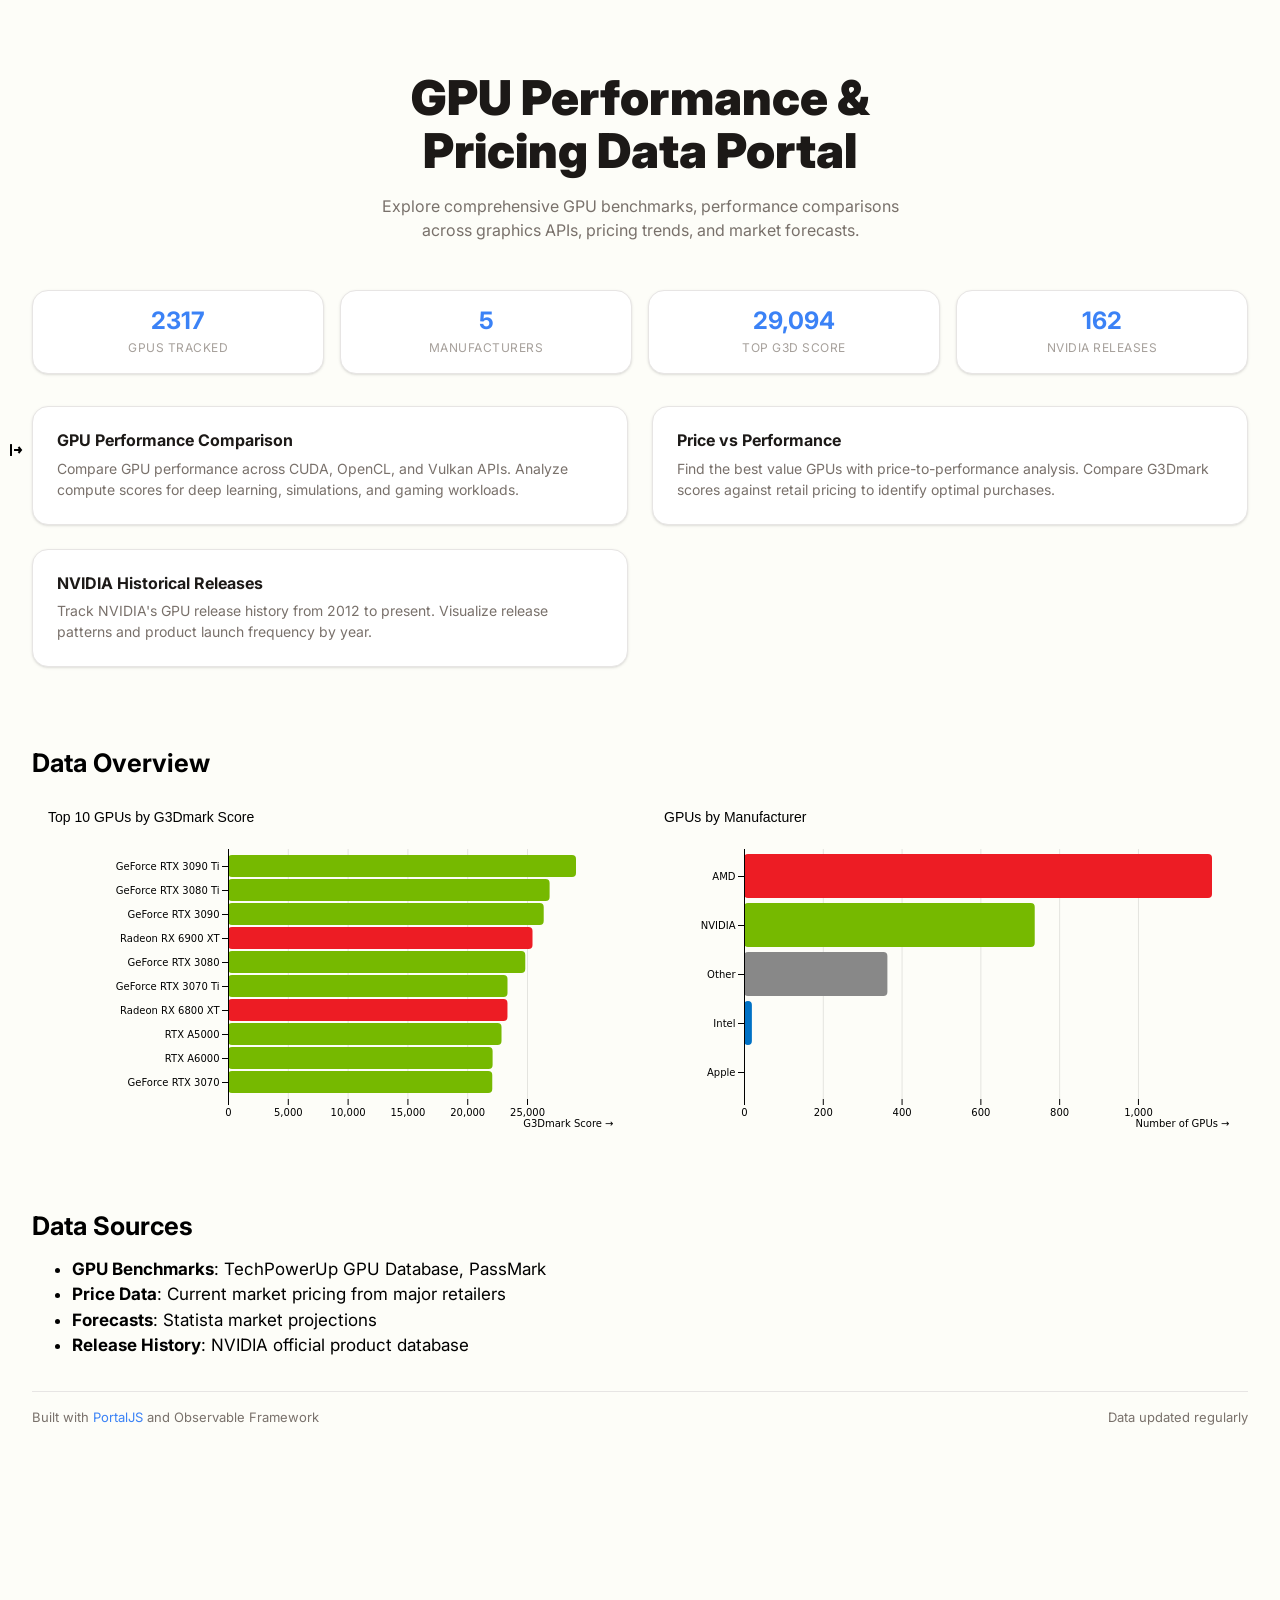
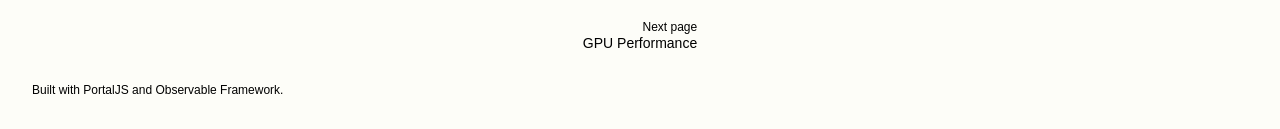
==== index.html @ 1ea7373a "chore: deploy build files to root for datahub" ====
<!DOCTYPE html>
<html>
<head>
<meta charset="utf-8">
<meta name="viewport" content="width=device-width, initial-scale=1, maximum-scale=1">
<meta name="generator" content="Observable Framework v1.13.3">
<title>GPU Performance &amp; Pricing Data Portal</title>
<link rel="preconnect" href="https://fonts.gstatic.com" crossorigin>
<link rel="preload" as="style" href="https://fonts.googleapis.com/css2?family=Source+Serif+4:ital,opsz,wght@0,8..60,200..900;1,8..60,200..900&amp;display=swap" crossorigin>
<link rel="preload" as="style" href="./_import/style.e5847e64.css">
<link rel="stylesheet" type="text/css" href="https://fonts.googleapis.com/css2?family=Source+Serif+4:ital,opsz,wght@0,8..60,200..900;1,8..60,200..900&amp;display=swap" crossorigin>
<link rel="stylesheet" type="text/css" href="./_import/style.e5847e64.css">
<link rel="modulepreload" href="./_observablehq/client.183e9b31.js">
<link rel="modulepreload" href="./_observablehq/runtime.e080113b.js">
<link rel="modulepreload" href="./_observablehq/stdlib.73a8ec5a.js">
<link rel="modulepreload" href="./_npm/d3@7.9.0/e780feca.js">
<link rel="modulepreload" href="./_npm/@observablehq/plot@0.6.17/d761ef9b.js">
<link rel="modulepreload" href="./_npm/d3-dsv@3.0.1/9cffc2bd.js">
<link rel="modulepreload" href="./_npm/d3-array@3.2.4/e93ca09f.js">
<link rel="modulepreload" href="./_npm/d3-axis@3.0.0/0f2de24d.js">
<link rel="modulepreload" href="./_npm/d3-brush@3.0.0/65eb105b.js">
<link rel="modulepreload" href="./_npm/d3-chord@3.0.1/7ef8fb2e.js">
<link rel="modulepreload" href="./_npm/d3-color@3.1.0/aeb57b94.js">
<link rel="modulepreload" href="./_npm/d3-contour@4.0.2/1d2aed74.js">
<link rel="modulepreload" href="./_npm/d3-delaunay@6.0.4/5ced1d52.js">
<link rel="modulepreload" href="./_npm/d3-dispatch@3.0.1/9ba9c7f3.js">
<link rel="modulepreload" href="./_npm/d3-drag@3.0.0/4202580c.js">
<link rel="modulepreload" href="./_npm/d3-ease@3.0.1/cdd7e898.js">
<link rel="modulepreload" href="./_npm/d3-fetch@3.0.1/b4e2ad9a.js">
<link rel="modulepreload" href="./_npm/d3-force@3.0.0/5e804d15.js">
<link rel="modulepreload" href="./_npm/d3-format@3.1.0/86074ef6.js">
<link rel="modulepreload" href="./_npm/d3-geo@3.1.1/40599fb3.js">
<link rel="modulepreload" href="./_npm/d3-hierarchy@3.1.2/e49e792c.js">
<link rel="modulepreload" href="./_npm/d3-interpolate@3.0.1/8d1e5425.js">
<link rel="modulepreload" href="./_npm/d3-path@3.1.0/20d3f133.js">
<link rel="modulepreload" href="./_npm/d3-polygon@3.0.1/7553081f.js">
<link rel="modulepreload" href="./_npm/d3-quadtree@3.0.1/0dfd751c.js">
<link rel="modulepreload" href="./_npm/d3-random@3.0.1/3c90ee06.js">
<link rel="modulepreload" href="./_npm/d3-scale@4.0.2/843b6a76.js">
<link rel="modulepreload" href="./_npm/d3-scale-chromatic@3.1.0/ba24c2e7.js">
<link rel="modulepreload" href="./_npm/d3-selection@3.0.0/4d94e5b7.js">
<link rel="modulepreload" href="./_npm/d3-shape@3.2.0/6d3a6726.js">
<link rel="modulepreload" href="./_npm/d3-time@3.1.0/9f03c579.js">
<link rel="modulepreload" href="./_npm/d3-time-format@4.1.0/07c9626f.js">
<link rel="modulepreload" href="./_npm/d3-timer@3.0.1/b58a267d.js">
<link rel="modulepreload" href="./_npm/d3-transition@3.0.1/004da2ac.js">
<link rel="modulepreload" href="./_npm/d3-zoom@3.0.0/b5786b3f.js">
<link rel="modulepreload" href="./_npm/isoformat@0.2.1/18cbf477.js">
<link rel="modulepreload" href="./_npm/interval-tree-1d@1.0.4/53fe8176.js">
<link rel="modulepreload" href="./_npm/internmap@2.0.3/e08981d9.js">
<link rel="modulepreload" href="./_npm/delaunator@5.0.1/02d43215.js">
<link rel="modulepreload" href="./_npm/binary-search-bounds@2.0.5/cbf6ba23.js">
<link rel="modulepreload" href="./_npm/robust-predicates@3.0.2/aa00730b.js">

  <link rel="icon" href="./_file/observable.1af93621.png" type="image/png" sizes="32x32">
  <script>
    sessionStorage.setItem("observablehq-sidebar", "false");
  </script>
  <script type="module">
    import { inject } from 'https://esm.sh/@vercel/analytics@1.5.0';
    inject();
  </script>
  
<script type="module">

import {define} from "./_observablehq/client.183e9b31.js";
import {registerFile} from "./_observablehq/stdlib.73a8ec5a.js";

registerFile("./data/gpu_api_scores.csv", {"name":"./data/gpu_api_scores.csv","mimeType":"text/csv","path":"./_file/data/gpu_api_scores.d087293c.csv","lastModified":1765390455114,"size":43403});
registerFile("./data/gpu_benchmarks.csv", {"name":"./data/gpu_benchmarks.csv","mimeType":"text/csv","path":"./_file/data/gpu_benchmarks.3d4d3476.csv","lastModified":1765390452621,"size":131785});
registerFile("./data/nvidia_releases.csv", {"name":"./data/nvidia_releases.csv","mimeType":"text/csv","path":"./_file/data/nvidia_releases.7cd56040.csv","lastModified":1765390460244,"size":107});

define({id: "d33cfa1a", inputs: ["FileAttachment"], outputs: ["benchmarks","apiScores","releases"], body: (FileAttachment) => {
const benchmarks = FileAttachment("./data/gpu_benchmarks.csv").csv({typed: true});
const apiScores = FileAttachment("./data/gpu_api_scores.csv").csv({typed: true});
const releases = FileAttachment("./data/nvidia_releases.csv").csv({typed: true});
return {benchmarks,apiScores,releases};
}});

define({id: "b5a33e97", inputs: ["benchmarks","releases"], outputs: ["gpuCount","topGpu","brands","totalReleases"], body: async (benchmarks,releases) => {
const gpuCount = (await benchmarks).length;
const topGpu = (await benchmarks)[0];
const brands = [...new Set((await benchmarks).map(d => d.brand))].filter(b => b);
const totalReleases = (await releases).reduce((sum, d) => sum + d.release, 0);
return {gpuCount,topGpu,brands,totalReleases};
}});

define({id: "ea9305c5", mode: "inline", inputs: ["gpuCount","display"], body: async (gpuCount,display) => {
display(await(
gpuCount
))
}});

define({id: "51b625e4", mode: "inline", inputs: ["brands","display"], body: async (brands,display) => {
display(await(
brands.length
))
}});

define({id: "dfe9bff8", mode: "inline", inputs: ["topGpu","display"], body: async (topGpu,display) => {
display(await(
topGpu.G3Dmark.toLocaleString()
))
}});

define({id: "7dd01f45", mode: "inline", inputs: ["totalReleases","display"], body: async (totalReleases,display) => {
display(await(
totalReleases
))
}});

define({id: "73d90725", inputs: ["benchmarks","d3"], outputs: ["topPerformers","brandCounts"], body: async (benchmarks,d3) => {
const topPerformers = (await benchmarks)
  .filter(d => d.G3Dmark && d.brand)
  .sort((a, b) => b.G3Dmark - a.G3Dmark)
  .slice(0, 10);

const brandCounts = d3.rollups(
  (await benchmarks).filter(d => d.brand),
  v => v.length,
  d => d.brand
).map(([brand, count]) => ({brand, count}))
 .sort((a, b) => b.count - a.count);
return {topPerformers,brandCounts};
}});

define({id: "e27ce044", mode: "inline", inputs: ["resize","Plot","topPerformers","display"], body: async (resize,Plot,topPerformers,display) => {
display(await(
resize((width) => Plot.plot({
      width,
      height: 300,
      marginLeft: 180,
      marginRight: 40,
      style: { background: "transparent" },
      x: {
        label: "G3Dmark Score →",
        grid: true
      },
      y: {
        label: null
      },
      color: {
        domain: ["NVIDIA", "AMD", "Intel", "Other"],
        range: ["#76b900", "#ed1c24", "#0071c5", "#888888"]
      },
      marks: [
        Plot.barX(topPerformers, {
          x: "G3Dmark",
          y: "gpuName",
          fill: "brand",
          sort: {y: "-x"},
          rx: 4,
          tip: true,
          title: d => `${d.gpuName}\nScore: ${d.G3Dmark.toLocaleString()}\nPrice: ${d.price ? '$' + d.price.toFixed(2) : 'N/A'}`
        }),
        Plot.ruleX([0])
      ]
    }))
))
}});

define({id: "cdc82655", mode: "inline", inputs: ["resize","Plot","brandCounts","display"], body: async (resize,Plot,brandCounts,display) => {
display(await(
resize((width) => Plot.plot({
      width,
      height: 300,
      marginLeft: 80,
      style: { background: "transparent" },
      x: {
        label: "Number of GPUs →",
        grid: true
      },
      y: {
        label: null
      },
      color: {
        domain: ["NVIDIA", "AMD", "Intel", "Other"],
        range: ["#76b900", "#ed1c24", "#0071c5", "#888888"]
      },
      marks: [
        Plot.barX(brandCounts, {
          x: "count",
          y: "brand",
          fill: "brand",
          sort: {y: "-x"},
          rx: 4,
          tip: true
        }),
        Plot.ruleX([0])
      ]
    }))
))
}});

</script>
</head>
<body>
<input id="observablehq-sidebar-toggle" type="checkbox" title="Toggle sidebar">
<label id="observablehq-sidebar-backdrop" for="observablehq-sidebar-toggle"></label>
<nav id="observablehq-sidebar">
  <ol>
    <label id="observablehq-sidebar-close" for="observablehq-sidebar-toggle"></label>
    <li class="observablehq-link observablehq-link-active"><a href="./">GPU Performance &amp; Pricing Data Portal</a></li>
  </ol>
  <ol>
    <li class="observablehq-link"><a href="./gpu-performance">GPU Performance</a></li>
    <li class="observablehq-link"><a href="./price-performance">Price vs Performance</a></li>
    <li class="observablehq-link"><a href="./nvidia-releases">NVIDIA Releases</a></li>
  </ol>
</nav>
<script>{const e=document.querySelector("#observablehq-sidebar"),o=document.querySelector("#observablehq-sidebar-toggle"),r=sessionStorage.getItem("observablehq-sidebar");r?o.checked=r==="true":o.indeterminate=!0;for(const t of document.querySelectorAll("#observablehq-sidebar summary")){const s=t.parentElement;switch(sessionStorage.getItem(`observablehq-sidebar:${t.textContent}`)){case"true":s.open=!0;break;case"false":s.classList.contains("observablehq-section-active")||(s.open=!1);break}}addEventListener("beforeunload",()=>sessionStorage.setItem("observablehq-sidebar-scrolly",`${e.scrollTop}`));const a=sessionStorage.getItem("observablehq-sidebar-scrolly");a!=null&&(e.style.cssText="overflow: hidden;",e.scrollTop=+a,e.style.cssText="");}</script>
<div id="observablehq-center">
<main id="observablehq-main" class="observablehq">
<div class="observablehq observablehq--block"><!--:d33cfa1a:--></div>
<div class="observablehq observablehq--block"><!--:b5a33e97:--></div>
<div class="hero-large">
  <h1>GPU Performance &amp; Pricing Data Portal</h1>
  <p>Explore comprehensive GPU benchmarks, performance comparisons across graphics APIs, pricing trends, and market forecasts.</p>
</div>
<div class="key-stats">
  <div class="key-stat">
    <div class="value"><observablehq-loading></observablehq-loading><!--:ea9305c5:--></div>
    <div class="label">GPUs Tracked</div>
  </div>
  <div class="key-stat">
    <div class="value"><observablehq-loading></observablehq-loading><!--:51b625e4:--></div>
    <div class="label">Manufacturers</div>
  </div>
  <div class="key-stat">
    <div class="value"><observablehq-loading></observablehq-loading><!--:dfe9bff8:--></div>
    <div class="label">Top G3D Score</div>
  </div>
  <div class="key-stat">
    <div class="value"><observablehq-loading></observablehq-loading><!--:7dd01f45:--></div>
    <div class="label">NVIDIA Releases</div>
  </div>
</div>
<div class="landing-grid">
  <div class="landing-card">
    <a href="./gpu-performance">
      <h3>GPU Performance Comparison</h3>
      <p>Compare GPU performance across CUDA, OpenCL, and Vulkan APIs. Analyze compute scores for deep learning, simulations, and gaming workloads.</p>
    </a>
  </div>
  <div class="landing-card">
    <a href="./price-performance">
      <h3>Price vs Performance</h3>
      <p>Find the best value GPUs with price-to-performance analysis. Compare G3Dmark scores against retail pricing to identify optimal purchases.</p>
    </a>
  </div>
  <div class="landing-card">
    <a href="./nvidia-releases">
      <h3>NVIDIA Historical Releases</h3>
      <p>Track NVIDIA's GPU release history from 2012 to present. Visualize release patterns and product launch frequency by year.</p>
    </a>
  </div>
</div>
<hr>
<h2 id="data-overview" tabindex="-1"><a class="observablehq-header-anchor" href="#data-overview">Data Overview</a></h2>
<div class="observablehq observablehq--block"><!--:73d90725:--></div>
<div class="grid grid-cols-2" style="grid-auto-rows: auto;">
  <div class="card">
    <h3>Top 10 GPUs by G3Dmark Score</h3>
    <observablehq-loading></observablehq-loading><!--:e27ce044:-->
  </div>
  <div class="card">
    <h3>GPUs by Manufacturer</h3>
    <observablehq-loading></observablehq-loading><!--:cdc82655:-->
  </div>
</div>
<hr>
<h2 id="data-sources" tabindex="-1"><a class="observablehq-header-anchor" href="#data-sources">Data Sources</a></h2>
<ul>
<li><strong>GPU Benchmarks</strong>: TechPowerUp GPU Database, PassMark</li>
<li><strong>Price Data</strong>: Current market pricing from major retailers</li>
<li><strong>Forecasts</strong>: Statista market projections</li>
<li><strong>Release History</strong>: NVIDIA official product database</li>
</ul>
<div class="dashboard-footer">
  <span>Built with <a href="https://www.portaljs.com/" target="_blank" rel="noopener noreferrer">PortalJS</a> and Observable Framework</span>
  <span>Data updated regularly</span>
</div>
</main>
<footer id="observablehq-footer">
<nav><a rel="next" href="./gpu-performance"><span>GPU Performance</span></a></nav>
<div>Built with <a href="https://www.portaljs.com/" target="_blank" rel="noopener noreferrer">PortalJS</a> and Observable Framework.</div>
</footer>
</div>
</body>
</html>
---- _import/style.e5847e64.css ----
@import"https://fonts.googleapis.com/css2?family=Inter:wght@400;500;600;700&display=swap";:root{--monospace: Menlo, Consolas, monospace;--monospace-font: 14px/1.5 var(--monospace);--serif: "Source Serif 4", "Iowan Old Style", "Apple Garamond", "Palatino Linotype", "Times New Roman", "Droid Serif", Times, serif, "Apple Color Emoji", "Segoe UI Emoji", "Segoe UI Symbol";--sans-serif: -apple-system, BlinkMacSystemFont, "avenir next", avenir, helvetica, "helvetica neue", ubuntu, roboto, noto, "segoe ui", arial, sans-serif;--theme-blue: #4269d0;--theme-green: #3ca951;--theme-red: #ff725c;--theme-yellow: #efb118}html{-webkit-text-size-adjust:100%;-webkit-font-smoothing:antialiased;-moz-osx-font-smoothing:grayscale;background:var(--theme-background);color:var(--theme-foreground)}body{font:17px/1.5 var(--serif);margin:0}a[href]{color:var(--theme-foreground-focus)}h1,h2,h3,h4,h5,h6{color:var(--theme-foreground-alt);font-weight:700;line-height:1.15;margin-top:0;margin-bottom:.25rem;text-wrap:balance}h2+p,h3+p,h4+p,h2+table,h3+table,h4+table{margin-top:0}h1+h2{color:var(--theme-foreground);font-size:20px;font-style:italic;font-weight:400;margin-bottom:1rem}a[href]{text-decoration:none}a[href]:hover,a[href]:focus{text-decoration:underline}h1 code,h2 code,h3 code,h4 code,h5 code,h6 code{font-size:90%}pre{line-height:1.5}pre,code,tt{font-family:var(--monospace);font-size:14px}img{max-width:100%}p,table,figure,figcaption,h1,h2,h3,h4,h5,h6,.katex-display{max-width:640px}blockquote,ol,ul{max-width:600px}blockquote{margin:1rem 1.5rem}ul ol{padding-left:28px}hr{height:1px;margin:1rem 0;padding:1rem 0;border:none;background:no-repeat center/100% 1px linear-gradient(to right,var(--theme-foreground-faintest),var(--theme-foreground-faintest))}pre{background-color:var(--theme-background-alt);border-radius:4px;margin:1rem -1rem;max-width:960px;min-height:1.5em;padding:.5rem 1rem;overflow-x:auto;box-sizing:border-box}input:not([type]),input[type=email],input[type=number],input[type=password],input[type=range],input[type=search],input[type=tel],input[type=text],input[type=url]{width:240px}input,canvas,button{vertical-align:middle}button,input,textarea{accent-color:var(--theme-blue)}table{width:100%;border-collapse:collapse;font:13px/1.2 var(--sans-serif)}table pre,table code,table tt{font-size:inherit;line-height:inherit}th>pre:only-child,td>pre:only-child{margin:0;padding:0}th{color:var(--theme-foreground);text-align:left;vertical-align:bottom}td{color:var(--theme-foreground-alt);vertical-align:top}th,td{padding:3px 6.5px 3px 0}th:last-child,td:last-child{padding-right:0}tr:not(:last-child){border-bottom:solid 1px var(--theme-foreground-faintest)}thead tr{border-bottom:solid 1px var(--theme-foreground-fainter)}figure,table{margin:1rem 0}figure img{max-width:100%}figure>h2,figure>h3{font-family:var(--sans-serif)}figure>h2{font-size:20px}figure>h3{font-size:16px;font-weight:400}figcaption{font:small var(--sans-serif);color:var(--theme-foreground-muted)}a[href].observablehq-header-anchor{color:inherit}:root{--font-big: 700 32px/1 var(--sans-serif);--font-small: 14px var(--sans-serif)}.big{font:var(--font-big)}.small{font:var(--font-small)}.red{color:var(--theme-red)}.yellow{color:var(--theme-yellow)}.green{color:var(--theme-green)}.blue{color:var(--theme-blue)}.muted{color:var(--theme-foreground-muted)}.observablehq--draft>h1:first-of-type:after{content:" [DRAFT]";color:var(--theme-foreground-muted)}:root{--theme-caret: url("data:image/svg+xml,%3Csvg xmlns='http://www.w3.org/2000/svg' width='16' height='16' viewBox='0 0 16 16'%3E%3Cpath d='M5 7L8.125 9.5L11.25 7' stroke='black' stroke-width='1.5' stroke-linecap='round' fill='none'/%3E%3C/svg%3E");--theme-toggle: url("data:image/svg+xml,%3Csvg xmlns='http://www.w3.org/2000/svg' width='16' height='16' viewBox='0 0 16 16'%3E%3Cpath d='m10.5,11 2.5-3-2.5-3 M6,8h7' fill='none' stroke='black' stroke-width='2'/%3E%3Crect x='2' y='2' fill='currentColor' height='12' rx='0.5' width='2'/%3E%3C/svg%3E");--theme-magnifier: url("data:image/svg+xml,%3Csvg xmlns='http://www.w3.org/2000/svg' width='16' height='16' viewBox='0 0 16 16'%3E%3Cpath stroke='currentColor' stroke-width='2' fill='none' d='M15,15L10.5,10.5a3,3 0 1,0 -6 -6a3,3 0 1,0 6 6'%3E%3C/path%3E%3C/svg%3E");--observablehq-max-width: 1440px;--observablehq-header-height: 2.2rem;scroll-padding-top:2.5rem}:root:has(#observablehq-header){scroll-padding-top:calc(var(--observablehq-header-height) + 2.5rem)}body{max-width:var(--observablehq-max-width);margin:auto}#observablehq-main,#observablehq-header,#observablehq-footer{margin:1rem auto}#observablehq-header{position:fixed;top:0;left:calc(max(0rem,(100vw - var(--observablehq-max-width)) / 2) + var(--observablehq-inset-left) + 2rem);right:calc(max(0rem,(100vw - var(--observablehq-max-width)) / 2) + var(--observablehq-inset-right) + 2rem);z-index:2;display:flex;align-items:center;gap:.5rem;height:var(--observablehq-header-height);margin:0 -2rem 2rem;padding:1rem 2rem .5rem;background:var(--theme-background);border-bottom:solid 1px var(--theme-foreground-faintest);font:500 16px var(--sans-serif)}#observablehq-main{min-height:calc(100vh - 20rem);position:relative;z-index:0}#observablehq-header~#observablehq-main{margin-top:calc(var(--observablehq-header-height) + 1.5rem + 2rem)}#observablehq-footer{display:block;margin-top:10rem;font:12px var(--sans-serif);color:var(--theme-foreground-faint)}#observablehq-footer nav{display:grid;max-width:640px;grid-template-columns:1fr 1fr;column-gap:1rem;margin-bottom:1rem}#observablehq-footer nav a{display:flex;flex-direction:column;border:1px solid var(--theme-foreground-fainter);border-radius:8px;padding:1rem;line-height:1rem;text-decoration:none}#observablehq-footer nav a span{font-size:14px}#observablehq-footer nav a:hover span{text-decoration:underline}#observablehq-footer nav a:hover{border-color:var(--theme-foreground-focus)}#observablehq-footer nav a[rel=prev]{grid-column:1;align-items:start}#observablehq-footer nav a[rel=next]{grid-column:2;align-items:end}#observablehq-footer nav a:before{color:var(--theme-foreground-faint)}#observablehq-footer nav a[rel=prev]:before{content:"Previous page"}#observablehq-footer nav a[rel=next]:before{content:"Next page"}#observablehq-center{margin:2rem;--observablehq-inset-left: 0rem;--observablehq-inset-right: 0rem}#observablehq-sidebar{--observablehq-sidebar-padding-left: max(0rem, (100vw - var(--observablehq-max-width)) / 2) ;position:fixed;background:var(--theme-background-alt);color:var(--theme-foreground-muted);font:14px var(--sans-serif);visibility:hidden;font-weight:500;width:calc(272px + var(--observablehq-sidebar-padding-left));z-index:3;top:0;bottom:0;left:-272px;box-sizing:border-box;padding:0 .5rem 1rem calc(var(--observablehq-sidebar-padding-left) + .5rem);overflow-y:auto}#observablehq-sidebar ol,#observablehq-toc ol{list-style:none;margin:0;padding:0}#observablehq-sidebar>ol,#observablehq-sidebar>details,#observablehq-sidebar>section{position:relative;padding-bottom:.5rem;margin:.5rem 0;border-bottom:solid 1px var(--theme-foreground-faintest)}#observablehq-sidebar>ol:first-child{position:sticky;top:0;z-index:1;font-size:16px;font-weight:700;padding-top:1rem;margin:0;color:var(--theme-foreground)}#observablehq-sidebar>ol:first-child:before{content:"";position:absolute;inset:0 -.5rem;background:var(--theme-background-alt)}#observablehq-sidebar>ol:first-child>li{position:relative}#observablehq-sidebar>ol:first-child>li>a{height:calc(var(--observablehq-header-height) - 1rem)}#observablehq-sidebar>ol:last-child,#observablehq-sidebar>details:last-child,#observablehq-sidebar>section:last-child{border-bottom:none}#observablehq-sidebar summary{font-weight:700;color:var(--theme-foreground);cursor:default}#observablehq-sidebar summary::-webkit-details-marker,#observablehq-sidebar summary::marker{display:none}#observablehq-sidebar details summary:after{position:absolute;right:0;width:1rem;height:1rem;background:var(--theme-foreground-muted);content:"";-webkit-mask:var(--theme-caret);-webkit-mask-repeat:no-repeat;-webkit-mask-position:center;mask:var(--theme-caret);mask-repeat:no-repeat;mask-position:center;padding:.5rem;transition:transform .25s ease;transform:rotate(-90deg);transform-origin:50% 50%}#observablehq-sidebar details summary:hover:after{color:var(--theme-foreground)}#observablehq-sidebar details[open] summary:after{transform:rotate(0)}#observablehq-sidebar-toggle{position:fixed;appearance:none;background:none;top:0;left:0;height:100%;width:2rem;display:flex;align-items:center;justify-content:center;cursor:e-resize;margin:0;color:var(--theme-foreground-muted);z-index:1}#observablehq-sidebar-close{position:absolute;top:1rem;right:0;width:2rem;height:var(--observablehq-header-height);display:flex;align-items:center;justify-content:center;color:var(--theme-foreground-muted);cursor:w-resize;z-index:2}#observablehq-sidebar-toggle:before,#observablehq-sidebar-close:before{content:"";width:1rem;height:1rem;background:currentColor;-webkit-mask:var(--theme-toggle);mask:var(--theme-toggle)}#observablehq-sidebar-close:before{transform:scaleX(-1)}#observablehq-sidebar summary,.observablehq-link a{display:flex;padding:.5rem 1rem .5rem 1.5rem;margin-left:-.5rem;align-items:center}#observablehq-sidebar summary a{flex-grow:1;color:inherit}#observablehq-sidebar summary.observablehq-link{padding:0;margin-left:0}#observablehq-sidebar details summary:hover,.observablehq-link-active a,.observablehq-link a:hover{background:var(--theme-background)}.observablehq-link a:hover{color:var(--theme-foreground-focus)}#observablehq-toc{display:none;position:fixed;color:var(--theme-foreground-muted);font:400 14px var(--sans-serif);z-index:1;top:0;right:calc(max(0rem,(100% - var(--observablehq-max-width)) / 2) + 1rem);bottom:0;overflow-y:auto}#observablehq-header~#observablehq-toc{top:calc(var(--observablehq-header-height) + 1.5rem)}#observablehq-toc nav{width:192px;margin:2rem 0;padding:0 1rem;box-sizing:border-box;border-left:solid 1px var(--theme-foreground-faintest)}#observablehq-toc div{font-weight:700;color:var(--theme-foreground);margin-bottom:.5rem}.observablehq-secondary-link a{display:block;padding:.25rem 0}.observablehq-link:not(.observablehq-link-active) a[href]:not(:hover),.observablehq-secondary-link:not(.observablehq-secondary-link-active) a[href]:not(:hover){color:inherit}.observablehq-link-active,.observablehq-secondary-link-active{position:relative}.observablehq-link-active:before,.observablehq-secondary-link-highlight{content:"";position:absolute;width:3px;background:var(--theme-foreground-focus)}.observablehq-link-active:before{top:0;bottom:0;left:-.5rem}.observablehq-secondary-link-highlight{left:1px;top:2rem;height:0;transition:top .15s ease,height .15s ease}#observablehq-sidebar{transition:visibility .15s 0ms,left .15s 0ms ease}#observablehq-sidebar:focus-within,#observablehq-sidebar-toggle:checked~#observablehq-sidebar{left:0;visibility:initial;box-shadow:0 0 8px 4px #0000001a;transition:visibility 0ms 0ms,left .15s 0ms ease}#observablehq-sidebar-backdrop{display:none;position:fixed;inset:0;z-index:2}#observablehq-sidebar-backdrop:has(~#observablehq-sidebar:focus-within),#observablehq-sidebar-toggle:checked~#observablehq-sidebar-backdrop{display:initial}@media (prefers-color-scheme: dark){#observablehq-sidebar:focus-within,#observablehq-sidebar-toggle:checked~#observablehq-sidebar{box-shadow:0 0 8px 4px #00000080}}@media (min-width: calc(912px + 6rem)){#observablehq-sidebar{transition:none!important}#observablehq-sidebar-toggle:checked~#observablehq-sidebar-backdrop{display:none}#observablehq-sidebar-toggle:checked~#observablehq-sidebar,#observablehq-sidebar-toggle:indeterminate~#observablehq-sidebar{left:0;visibility:initial;box-shadow:none}#observablehq-sidebar-toggle:checked~#observablehq-center,#observablehq-sidebar-toggle:indeterminate~#observablehq-center{--observablehq-inset-left: calc(272px + 1rem) ;--observablehq-inset-right: 1rem;padding-left:var(--observablehq-inset-left);padding-right:1rem}}@media (min-width: calc(832px + 5rem)){#observablehq-toc~#observablehq-main{padding-right:calc(192px + 1rem)}#observablehq-toc{display:block}}@media (min-width: calc(912px + 6rem)){#observablehq-sidebar-toggle:checked~#observablehq-center #observablehq-toc,#observablehq-sidebar-toggle:indeterminate~#observablehq-center #observablehq-toc{display:none}#observablehq-sidebar-toggle:checked~#observablehq-center #observablehq-toc~#observablehq-main,#observablehq-sidebar-toggle:indeterminate~#observablehq-center #observablehq-toc~#observablehq-main{padding-right:0}}@media (min-width: calc(1104px + 7rem)){#observablehq-sidebar-toggle:checked~#observablehq-center #observablehq-toc,#observablehq-sidebar-toggle:indeterminate~#observablehq-center #observablehq-toc,#observablehq-toc{display:block}#observablehq-sidebar-toggle:checked~#observablehq-center #observablehq-toc~#observablehq-main,#observablehq-sidebar-toggle:indeterminate~#observablehq-center #observablehq-toc~#observablehq-main{padding-right:calc(192px + 1rem)}}.observablehq-pre-container{position:relative;margin:1rem -1rem;max-width:960px}.observablehq-pre-container:after{position:absolute;top:0;right:0;height:21px;font:12px var(--sans-serif);color:var(--theme-foreground-muted);background:linear-gradient(to right,transparent,var(--theme-background-alt) 40%);padding:.5rem .5rem .5rem 1.5rem}.observablehq-pre-container[data-language]:after{content:attr(data-language)}.observablehq-pre-container pre{padding-right:4rem;margin:0;max-width:none}.observablehq-pre-copy{position:absolute;top:0;right:0;background:none;color:transparent;border:none;border-radius:4px;padding:0 8px;margin:4px;height:29px;cursor:pointer;z-index:1;display:flex;align-items:center}.observablehq-pre-copied:before{content:"Copied!";position:absolute;right:calc(100% + .25rem);background:linear-gradient(to right,transparent,var(--theme-background-alt) 10%);color:var(--theme-green);font:var(--font-small);padding:4px 8px 4px 16px;pointer-events:none;animation-name:observablehq-pre-copied;animation-duration:.25s;animation-direction:alternate;animation-iteration-count:2}@keyframes observablehq-pre-copied{0%{opacity:0;transform:translate(.5rem)}50%{opacity:1}to{transform:translate(0)}}.observablehq-pre-container[data-copy] .observablehq-pre-copy,.observablehq-pre-container:hover .observablehq-pre-copy,.observablehq-pre-container .observablehq-pre-copy:focus{background:var(--theme-background-alt);color:var(--theme-foreground-faint)}.observablehq-pre-container .observablehq-pre-copy:hover{color:var(--theme-foreground-muted)}.observablehq-pre-container .observablehq-pre-copy:active{color:var(--theme-foreground);background:var(--theme-foreground-faintest)}#observablehq-sidebar.observablehq-search-results>ol:not(:first-child),#observablehq-sidebar.observablehq-search-results>details,#observablehq-sidebar.observablehq-search-results>section{display:none}#observablehq-search{position:relative;padding:.5rem 0 0;display:flex;align-items:center}#observablehq-search input{padding:6px 4px 6px 2.2em;width:100%;border:none;border-radius:4px;background-color:var(--theme-background);font-size:13.3px;height:28px}#observablehq-search input::placeholder{color:var(--theme-foreground-faint)}#observablehq-search:before{position:absolute;left:.5rem;content:"";width:1rem;height:1rem;background:currentColor;-webkit-mask:var(--theme-magnifier);mask:var(--theme-magnifier);pointer-events:none}#observablehq-search:after{position:absolute;right:6px;content:attr(data-shortcut);pointer-events:none}#observablehq-search:focus-within:after{content:""}#observablehq-search-results{--relevance-width: 32px;position:absolute;overflow-y:auto;top:6.5rem;left:var(--observablehq-sidebar-padding-left);right:.5rem;bottom:0}#observablehq-search-results a span{max-width:184px;white-space:nowrap;overflow:hidden;text-overflow:ellipsis}#observablehq-search-results div{text-align:right;font-size:10px;margin:.5em}#observablehq-search-results li{position:relative;display:flex;align-items:center}#observablehq-search-results a{flex-grow:1}#observablehq-search-results li:after,#observablehq-search-results a span:after{content:"";width:var(--relevance-width);height:4px;position:absolute;top:14px;right:.5em;border-radius:2px;background:var(--theme-foreground-muted)}#observablehq-search-results li.observablehq-link-active:after{background:var(--theme-foreground-focus)}#observablehq-search-results a span:after{background:var(--theme-foreground-faintest)}#observablehq-search-results li[data-score="0"]:after{width:calc(var(--relevance-width) * .125)}#observablehq-search-results li[data-score="1"]:after{width:calc(var(--relevance-width) * .25)}#observablehq-search-results li[data-score="2"]:after{width:calc(var(--relevance-width) * .4375)}#observablehq-search-results li[data-score="3"]:after{width:calc(var(--relevance-width) * .625)}#observablehq-search-results li[data-score="4"]:after{width:calc(var(--relevance-width) * .8125)}@media print{#observablehq-center{padding-left:1em!important}#observablehq-sidebar,#observablehq-footer{display:none!important}}#observablehq-main{container-type:inline-size}.grid{margin:1rem 0;display:grid;gap:1rem;grid-auto-rows:1fr}.grid svg{overflow:visible}.grid figure{margin:0}.grid>*>p:first-child{margin-top:0}.grid>*>p:last-child{margin-bottom:0}@container (min-width: 640px){.grid-cols-2,.grid-cols-4{grid-template-columns:repeat(2,minmax(0,1fr))}.grid-cols-2 .grid-colspan-2,.grid-cols-2 .grid-colspan-3,.grid-cols-2 .grid-colspan-4,.grid-cols-4 .grid-colspan-2,.grid-cols-4 .grid-colspan-3,.grid-cols-4 .grid-colspan-4{grid-column:span 2}}@container (min-width: 720px){.grid-cols-3{grid-template-columns:repeat(3,minmax(0,1fr))}.grid-cols-3 .grid-colspan-2{grid-column:span 2}.grid-cols-3 .grid-colspan-3{grid-column:span 3}}@container (min-width: 1080px){.grid-cols-4{grid-template-columns:repeat(4,minmax(0,1fr))}.grid-cols-4 .grid-colspan-3{grid-column:span 3}.grid-cols-4 .grid-colspan-4{grid-column:span 4}}.grid-rowspan-2{grid-row:span 2}.grid-rowspan-3{grid-row:span 3}.grid-rowspan-4{grid-row:span 4}.note,.tip,.warning,.caution{border-left:solid 1px;border-radius:0 4px 4px 0;padding:1rem 2rem;margin:1rem 0;box-sizing:border-box;max-width:640px}.note:before,.tip:before,.warning:before,.caution:before{display:block;margin-bottom:1rem;font-weight:700}.note{border-left-color:var(--theme-foreground-fainter);background-color:var(--theme-background-alt)}.note:before{content:"Note";color:var(--theme-foreground-muted)}.tip{border-left-color:var(--theme-green);background-color:color-mix(in srgb,var(--theme-green),var(--theme-background) 90%)}.tip:before{content:"Tip";color:var(--theme-green)}.warning{border-left-color:var(--theme-yellow);background-color:color-mix(in srgb,var(--theme-yellow),var(--theme-background) 90%)}.warning:before{content:"Warning";color:var(--theme-yellow)}.caution{border-left-color:var(--theme-red);background-color:color-mix(in srgb,var(--theme-red),var(--theme-background) 90%)}.caution:before{content:"Caution";color:var(--theme-red)}.note[label]:before,.tip[label]:before,.warning[label]:before,.caution[label]:before{content:attr(label)}.note>:first-child,.tip>:first-child,.warning>:first-child,.caution>:first-child{margin-top:0}.note>:last-child,.tip>:last-child,.warning>:last-child,.caution>:last-child{margin-bottom:0}.card{background:var(--theme-background-alt);border:solid 1px var(--theme-foreground-faintest);border-radius:.75rem;padding:1rem;margin:1rem 0;font:14px var(--sans-serif)}.grid>.card{margin:0}.card>:first-child,.card>:first-child>:first-child{margin-top:0}.card>:last-child,.card>:last-child>:last-child{margin-bottom:0}.card h2,.card h3{font-size:inherit}.card h2{font-weight:500;font-size:15px}.card h3{font-weight:400;color:var(--theme-foreground-muted)}.card h2~svg,.card h3~svg,.card h2~p,.card h3~p{margin-top:1rem}.observablehq--block:empty{margin:0}@keyframes observablehq-loading{0%{transform:rotate(0)}to{transform:rotate(360deg)}}observablehq-loading{font:var(--monospace-font);color:var(--theme-foreground-muted);display:inline-block;transform-origin:.32em 55%;animation-name:observablehq-loading;animation-timing-function:linear;animation-duration:1s;animation-iteration-count:infinite}observablehq-loading:before{content:"\21bb"}.observablehq--block observablehq-loading{display:block}.observablehq--block{margin:1rem 0}.observablehq--block .observablehq,.observablehq--block .observablehq--inspect{display:block}.observablehq--collapsed,.observablehq--expanded.observablehq--inspect a{cursor:pointer}.observablehq--caret{margin-right:4px;vertical-align:baseline}.observablehq--field{text-indent:-1rem;margin-left:1rem}.observablehq--inspect{font:var(--monospace-font);overflow-x:auto;white-space:pre}.observablehq--inspect.observablehq--import{white-space:normal}.observablehq--inspect::-webkit-scrollbar{display:none}.observablehq--error .observablehq--inspect{word-break:break-all;white-space:pre-wrap}.observablehq--string-expand{margin-left:6px;padding:2px 6px;border-radius:2px;font-size:80%;background:var(--theme-background-alt);cursor:pointer;vertical-align:middle}.observablehq--keyword,.hljs-doctag,.hljs-keyword,.hljs-meta .hljs-keyword,.hljs-template-tag,.hljs-template-variable,.hljs-type,.hljs-variable.language_{color:var(--syntax-keyword)}.observablehq--symbol,.hljs-title,.hljs-title.class_,.hljs-title.class_.inherited__,.hljs-title.function_{color:var(--syntax-entity)}.observablehq--index,.observablehq--key,.hljs-attr,.hljs-attribute,.hljs-meta,.hljs-operator,.hljs-variable,.hljs-selector-attr,.hljs-selector-class,.hljs-selector-id{color:var(--syntax-constant)}.observablehq--regexp,.observablehq--string,.hljs-regexp,.hljs-string,.hljs-meta .hljs-string{color:var(--syntax-string)}.observablehq--null,.observablehq--undefined,.hljs-built_in,.hljs-literal,.hljs-symbol{color:var(--syntax-variable)}.observablehq--prototype-key,.observablehq--empty,.hljs-comment,.hljs-formula{color:var(--syntax-comment)}.observablehq--bigint,.observablehq--boolean,.observablehq--date,.observablehq--forbidden,.observablehq--number,.hljs-name,.hljs-number,.hljs-quote,.hljs-selector-tag,.hljs-selector-pseudo{color:var(--syntax-entity-tag)}.hljs-subst{color:var(--syntax-storage-modifier-import)}.hljs-section{color:var(--syntax-markup-heading);font-weight:700}.hljs-bullet{color:var(--syntax-markup-list)}.hljs-emphasis{color:var(--syntax-markup-italic);font-style:italic}.hljs-strong{color:var(--syntax-markup-bold);font-weight:700}.hljs-addition{color:var(--syntax-markup-inserted);background-color:var(--syntax-markup-inserted-background)}.hljs-deletion{color:var(--syntax-markup-deleted);background-color:var(--syntax-markup-deleted-background)}.observablehq--empty{font-style:oblique}.observablehq--error{color:var(--syntax-keyword)}.plot-d6a7b5{--plot-background: var(--theme-background)}p .plot-d6a7b5{display:inline-block}:root{--color-background: #FDFDF8;--color-background-card: #FFFFFF;--color-border: #E7E5E4;--card-shadow: 0px 1px 3px rgba(0, 0, 0, .1), 0px 1px 2px -1px rgba(0, 0, 0, .1);--color-text-primary: #1C1917;--color-text-secondary: #79716B;--color-text-muted: #A6A09B;--color-accent-green: #009966;--color-accent-blue: #3B82F6;--color-accent-orange: #F59E0B;--color-accent-red: #DC2626;--color-accent-purple: #8B5CF6;--nvidia-green: #76b900;--amd-red: #ed1c24;--intel-blue: #0071c5;--card-radius: 16px;--card-radius-sm: 12px;--badge-radius: 6px;--spacing-xs: 8px;--spacing-sm: 16px;--spacing-md: 24px;--spacing-lg: 32px}*{overflow-anchor:none!important}body{font-family:Inter,system-ui,-apple-system,sans-serif;background:var(--color-background);overflow-anchor:none!important}.hero{margin-bottom:var(--spacing-lg)}.hero h1{margin:0;font-size:30px;font-weight:700;line-height:36px;letter-spacing:-.35px;color:var(--color-text-primary)}.hero p{margin:8px 0 0;font-size:18px;font-weight:400;line-height:28px;letter-spacing:-.44px;color:var(--color-text-secondary)}.hero-large{display:flex;flex-direction:column;align-items:center;font-family:Inter,system-ui,sans-serif;margin:2rem 0 3rem;text-wrap:balance;text-align:center}.hero-large h1{margin:.5rem 0;font-size:2.5rem;font-weight:900;line-height:1.1;color:var(--color-text-primary)}.hero-large p{margin:.5rem 0 0;max-width:40em;font-size:1rem;line-height:1.5;color:var(--color-text-secondary)}@media (min-width: 640px){.hero-large h1{font-size:3rem}}.dashboard-layout{display:grid;grid-template-columns:324px 1fr;gap:var(--spacing-md);margin:0 0 4rem;min-height:0}.sidebar{display:flex;flex-direction:column;gap:var(--spacing-sm)}.stats-grid{display:grid;grid-template-columns:repeat(2,1fr);gap:var(--spacing-sm)}.main-content{display:flex;flex-direction:column;gap:0;min-height:400px;background:var(--color-background-card);border:1px solid var(--color-border);border-radius:var(--card-radius);box-shadow:var(--card-shadow);overflow:visible}.chart-grid{display:grid;grid-template-columns:repeat(3,1fr);gap:0}.chart-large{grid-column:1 / -1}.chart-container{padding:20px;border-bottom:1px solid var(--color-border)}.chart-container:last-child{border-bottom:none}.chart-container h3{display:flex;align-items:center;gap:8px;margin:0 0 var(--spacing-sm) 0;font-size:14px;font-weight:600;color:var(--color-text-primary)}.chart-badge{padding:4px 10px;background:#ecfdf5;color:var(--color-accent-green);font-size:11px;font-weight:600;border-radius:var(--badge-radius);margin-left:auto}.stat-card{background:var(--color-background-card);border:1px solid var(--color-border);box-shadow:var(--card-shadow);border-radius:var(--card-radius);padding:20px;display:flex;flex-direction:column;gap:18px}.stat-card-header{display:flex;align-items:center;gap:8px}.stat-card-icon{width:12px;height:12px;color:var(--color-text-muted)}.stat-card-icon svg{width:12px;height:12px;stroke:currentColor;stroke-width:2;fill:none}.stat-card-label,.stat-label{font-size:12px;font-weight:600;text-transform:uppercase;letter-spacing:.6px;color:var(--color-text-muted)}.stat-card-content{display:flex;flex-direction:column;gap:4px}.stat-card-value,.stat-value{font-size:24px;font-weight:700;line-height:32px;color:var(--color-text-primary)}.stat-card-subvalue,.stat-change{font-size:14px;font-weight:500;line-height:20px;color:var(--color-accent-green)}.positive{color:var(--color-accent-green)}.negative{color:var(--color-accent-red)}.nvidia{color:var(--nvidia-green)}.amd{color:var(--amd-red)}.intel{color:var(--intel-blue)}.insights{background:var(--color-background-card);border:1px solid var(--color-border);box-shadow:var(--card-shadow);border-radius:var(--card-radius);padding:20px}.insights-header{display:flex;align-items:center;gap:8px;margin-bottom:var(--spacing-sm)}.insights-icon{width:16px;height:16px;color:var(--color-text-muted)}.insights-icon svg{width:16px;height:16px;stroke:currentColor;stroke-width:2;fill:none}.insights h4,.insights-title{margin:0;font-size:14px;font-weight:600;color:var(--color-text-primary)}.insights ul,.insights-list{margin:0;padding:0;list-style:none}.insights li{position:relative;padding-left:16px;margin-bottom:8px;font-size:13px;line-height:1.5;color:var(--color-text-secondary)}.insights li:before{content:"";position:absolute;left:0;top:6px;width:6px;height:6px;border-radius:50%}.insights li:nth-child(1):before{background:var(--color-accent-orange)}.insights li:nth-child(2):before{background:var(--color-accent-green)}.insights li:nth-child(3):before{background:var(--color-accent-blue)}.insights li:nth-child(4):before{background:var(--color-accent-purple)}.data-sources{font-size:13px;color:var(--color-text-secondary);margin-top:auto;padding-top:var(--spacing-sm);border-top:1px solid var(--color-border)}.data-sources a{color:var(--color-accent-blue);text-decoration:none}.data-sources a:hover{text-decoration:underline}.dashboard-footer{display:flex;justify-content:space-between;align-items:center;padding:var(--spacing-sm) 0;font-size:13px;color:var(--color-text-secondary);border-top:1px solid var(--color-border);margin-top:var(--spacing-lg)}.dashboard-footer a{color:var(--color-accent-blue);text-decoration:none}.dashboard-footer a:hover{text-decoration:underline}g[aria-label=tip] path,g[aria-label=tip]>path,svg g path[filter*=drop-shadow]{fill:#fff!important;stroke:#e7e5e4!important;stroke-width:1px!important}g[aria-label=tip] text,g[aria-label=tip] text tspan{fill:#1c1917!important}.card,.card>*,.card svg,.card figure{overflow-anchor:none!important;contain:layout style paint}svg,svg *{overflow-anchor:none!important}form,form *{overflow-anchor:none!important}.landing-grid{display:grid;grid-template-columns:repeat(2,1fr);gap:var(--spacing-md);margin:2rem 0}.landing-card{background:var(--color-background-card);border:1px solid var(--color-border);box-shadow:var(--card-shadow);border-radius:var(--card-radius);padding:var(--spacing-md);transition:border-color .2s,box-shadow .2s}.landing-card:hover{border-color:var(--color-accent-blue);box-shadow:0 4px 12px #00000014}.landing-card h3{margin:0 0 8px;font-size:16px;font-weight:700;color:var(--color-text-primary)}.landing-card p{margin:0;font-size:14px;color:var(--color-text-secondary);line-height:1.5}.landing-card a{color:inherit;text-decoration:none}.key-stats{display:grid;grid-template-columns:repeat(4,1fr);gap:var(--spacing-sm);margin:2rem 0}.key-stat{background:var(--color-background-card);border:1px solid var(--color-border);box-shadow:var(--card-shadow);border-radius:var(--card-radius);padding:var(--spacing-sm);text-align:center}.key-stat .value{font-size:24px;font-weight:700;line-height:1.2;color:var(--color-accent-blue)}.key-stat .label{font-size:12px;color:var(--color-text-muted);text-transform:uppercase;letter-spacing:.5px;margin-top:4px}footer{width:100%!important}footer nav{display:flex!important;justify-content:space-between!important;align-items:center!important;width:100%!important;max-width:100%!important}footer nav a{flex:0 0 auto!important}footer nav a:first-child{margin-right:auto!important}footer nav a:last-child{margin-left:auto!important}@media (max-width: 1100px){.dashboard-layout{grid-template-columns:280px 1fr}.chart-grid{grid-template-columns:1fr}}@media (max-width: 900px){.dashboard-layout{grid-template-columns:1fr}.sidebar{flex-direction:column;gap:var(--spacing-sm)}.stats-grid{grid-template-columns:repeat(4,1fr)}.landing-grid{grid-template-columns:1fr}.key-stats{grid-template-columns:repeat(2,1fr)}}@media (max-width: 768px){.hero h1{font-size:24px;line-height:30px}.hero p{font-size:16px;line-height:24px}.stats-grid{grid-template-columns:repeat(2,1fr)}.chart-grid{grid-template-columns:1fr}.chart-container{padding:16px}.stat-card{padding:16px;gap:12px}.stat-card-value,.stat-value{font-size:18px;line-height:24px}.stat-card-label,.stat-label{font-size:10px}.insights{padding:16px}.hero-large h1{font-size:2rem}.dashboard-footer{flex-direction:column;gap:8px;text-align:center}}@media (max-width: 480px){.stats-grid,.key-stats{grid-template-columns:1fr 1fr}}#observablehq-sidebar,nav#observablehq-sidebar,aside#observablehq-sidebar{background:var(--color-background-card)!important}@media (max-width: 768px){#observablehq-sidebar,nav#observablehq-sidebar,aside#observablehq-sidebar,[class*=observablehq-sidebar]{background:var(--color-background-card)!important;background-color:#fff!important}}
---- _import/style.e5847e64.css ----
@import"https://fonts.googleapis.com/css2?family=Inter:wght@400;500;600;700&display=swap";:root{--monospace: Menlo, Consolas, monospace;--monospace-font: 14px/1.5 var(--monospace);--serif: "Source Serif 4", "Iowan Old Style", "Apple Garamond", "Palatino Linotype", "Times New Roman", "Droid Serif", Times, serif, "Apple Color Emoji", "Segoe UI Emoji", "Segoe UI Symbol";--sans-serif: -apple-system, BlinkMacSystemFont, "avenir next", avenir, helvetica, "helvetica neue", ubuntu, roboto, noto, "segoe ui", arial, sans-serif;--theme-blue: #4269d0;--theme-green: #3ca951;--theme-red: #ff725c;--theme-yellow: #efb118}html{-webkit-text-size-adjust:100%;-webkit-font-smoothing:antialiased;-moz-osx-font-smoothing:grayscale;background:var(--theme-background);color:var(--theme-foreground)}body{font:17px/1.5 var(--serif);margin:0}a[href]{color:var(--theme-foreground-focus)}h1,h2,h3,h4,h5,h6{color:var(--theme-foreground-alt);font-weight:700;line-height:1.15;margin-top:0;margin-bottom:.25rem;text-wrap:balance}h2+p,h3+p,h4+p,h2+table,h3+table,h4+table{margin-top:0}h1+h2{color:var(--theme-foreground);font-size:20px;font-style:italic;font-weight:400;margin-bottom:1rem}a[href]{text-decoration:none}a[href]:hover,a[href]:focus{text-decoration:underline}h1 code,h2 code,h3 code,h4 code,h5 code,h6 code{font-size:90%}pre{line-height:1.5}pre,code,tt{font-family:var(--monospace);font-size:14px}img{max-width:100%}p,table,figure,figcaption,h1,h2,h3,h4,h5,h6,.katex-display{max-width:640px}blockquote,ol,ul{max-width:600px}blockquote{margin:1rem 1.5rem}ul ol{padding-left:28px}hr{height:1px;margin:1rem 0;padding:1rem 0;border:none;background:no-repeat center/100% 1px linear-gradient(to right,var(--theme-foreground-faintest),var(--theme-foreground-faintest))}pre{background-color:var(--theme-background-alt);border-radius:4px;margin:1rem -1rem;max-width:960px;min-height:1.5em;padding:.5rem 1rem;overflow-x:auto;box-sizing:border-box}input:not([type]),input[type=email],input[type=number],input[type=password],input[type=range],input[type=search],input[type=tel],input[type=text],input[type=url]{width:240px}input,canvas,button{vertical-align:middle}button,input,textarea{accent-color:var(--theme-blue)}table{width:100%;border-collapse:collapse;font:13px/1.2 var(--sans-serif)}table pre,table code,table tt{font-size:inherit;line-height:inherit}th>pre:only-child,td>pre:only-child{margin:0;padding:0}th{color:var(--theme-foreground);text-align:left;vertical-align:bottom}td{color:var(--theme-foreground-alt);vertical-align:top}th,td{padding:3px 6.5px 3px 0}th:last-child,td:last-child{padding-right:0}tr:not(:last-child){border-bottom:solid 1px var(--theme-foreground-faintest)}thead tr{border-bottom:solid 1px var(--theme-foreground-fainter)}figure,table{margin:1rem 0}figure img{max-width:100%}figure>h2,figure>h3{font-family:var(--sans-serif)}figure>h2{font-size:20px}figure>h3{font-size:16px;font-weight:400}figcaption{font:small var(--sans-serif);color:var(--theme-foreground-muted)}a[href].observablehq-header-anchor{color:inherit}:root{--font-big: 700 32px/1 var(--sans-serif);--font-small: 14px var(--sans-serif)}.big{font:var(--font-big)}.small{font:var(--font-small)}.red{color:var(--theme-red)}.yellow{color:var(--theme-yellow)}.green{color:var(--theme-green)}.blue{color:var(--theme-blue)}.muted{color:var(--theme-foreground-muted)}.observablehq--draft>h1:first-of-type:after{content:" [DRAFT]";color:var(--theme-foreground-muted)}:root{--theme-caret: url("data:image/svg+xml,%3Csvg xmlns='http://www.w3.org/2000/svg' width='16' height='16' viewBox='0 0 16 16'%3E%3Cpath d='M5 7L8.125 9.5L11.25 7' stroke='black' stroke-width='1.5' stroke-linecap='round' fill='none'/%3E%3C/svg%3E");--theme-toggle: url("data:image/svg+xml,%3Csvg xmlns='http://www.w3.org/2000/svg' width='16' height='16' viewBox='0 0 16 16'%3E%3Cpath d='m10.5,11 2.5-3-2.5-3 M6,8h7' fill='none' stroke='black' stroke-width='2'/%3E%3Crect x='2' y='2' fill='currentColor' height='12' rx='0.5' width='2'/%3E%3C/svg%3E");--theme-magnifier: url("data:image/svg+xml,%3Csvg xmlns='http://www.w3.org/2000/svg' width='16' height='16' viewBox='0 0 16 16'%3E%3Cpath stroke='currentColor' stroke-width='2' fill='none' d='M15,15L10.5,10.5a3,3 0 1,0 -6 -6a3,3 0 1,0 6 6'%3E%3C/path%3E%3C/svg%3E");--observablehq-max-width: 1440px;--observablehq-header-height: 2.2rem;scroll-padding-top:2.5rem}:root:has(#observablehq-header){scroll-padding-top:calc(var(--observablehq-header-height) + 2.5rem)}body{max-width:var(--observablehq-max-width);margin:auto}#observablehq-main,#observablehq-header,#observablehq-footer{margin:1rem auto}#observablehq-header{position:fixed;top:0;left:calc(max(0rem,(100vw - var(--observablehq-max-width)) / 2) + var(--observablehq-inset-left) + 2rem);right:calc(max(0rem,(100vw - var(--observablehq-max-width)) / 2) + var(--observablehq-inset-right) + 2rem);z-index:2;display:flex;align-items:center;gap:.5rem;height:var(--observablehq-header-height);margin:0 -2rem 2rem;padding:1rem 2rem .5rem;background:var(--theme-background);border-bottom:solid 1px var(--theme-foreground-faintest);font:500 16px var(--sans-serif)}#observablehq-main{min-height:calc(100vh - 20rem);position:relative;z-index:0}#observablehq-header~#observablehq-main{margin-top:calc(var(--observablehq-header-height) + 1.5rem + 2rem)}#observablehq-footer{display:block;margin-top:10rem;font:12px var(--sans-serif);color:var(--theme-foreground-faint)}#observablehq-footer nav{display:grid;max-width:640px;grid-template-columns:1fr 1fr;column-gap:1rem;margin-bottom:1rem}#observablehq-footer nav a{display:flex;flex-direction:column;border:1px solid var(--theme-foreground-fainter);border-radius:8px;padding:1rem;line-height:1rem;text-decoration:none}#observablehq-footer nav a span{font-size:14px}#observablehq-footer nav a:hover span{text-decoration:underline}#observablehq-footer nav a:hover{border-color:var(--theme-foreground-focus)}#observablehq-footer nav a[rel=prev]{grid-column:1;align-items:start}#observablehq-footer nav a[rel=next]{grid-column:2;align-items:end}#observablehq-footer nav a:before{color:var(--theme-foreground-faint)}#observablehq-footer nav a[rel=prev]:before{content:"Previous page"}#observablehq-footer nav a[rel=next]:before{content:"Next page"}#observablehq-center{margin:2rem;--observablehq-inset-left: 0rem;--observablehq-inset-right: 0rem}#observablehq-sidebar{--observablehq-sidebar-padding-left: max(0rem, (100vw - var(--observablehq-max-width)) / 2) ;position:fixed;background:var(--theme-background-alt);color:var(--theme-foreground-muted);font:14px var(--sans-serif);visibility:hidden;font-weight:500;width:calc(272px + var(--observablehq-sidebar-padding-left));z-index:3;top:0;bottom:0;left:-272px;box-sizing:border-box;padding:0 .5rem 1rem calc(var(--observablehq-sidebar-padding-left) + .5rem);overflow-y:auto}#observablehq-sidebar ol,#observablehq-toc ol{list-style:none;margin:0;padding:0}#observablehq-sidebar>ol,#observablehq-sidebar>details,#observablehq-sidebar>section{position:relative;padding-bottom:.5rem;margin:.5rem 0;border-bottom:solid 1px var(--theme-foreground-faintest)}#observablehq-sidebar>ol:first-child{position:sticky;top:0;z-index:1;font-size:16px;font-weight:700;padding-top:1rem;margin:0;color:var(--theme-foreground)}#observablehq-sidebar>ol:first-child:before{content:"";position:absolute;inset:0 -.5rem;background:var(--theme-background-alt)}#observablehq-sidebar>ol:first-child>li{position:relative}#observablehq-sidebar>ol:first-child>li>a{height:calc(var(--observablehq-header-height) - 1rem)}#observablehq-sidebar>ol:last-child,#observablehq-sidebar>details:last-child,#observablehq-sidebar>section:last-child{border-bottom:none}#observablehq-sidebar summary{font-weight:700;color:var(--theme-foreground);cursor:default}#observablehq-sidebar summary::-webkit-details-marker,#observablehq-sidebar summary::marker{display:none}#observablehq-sidebar details summary:after{position:absolute;right:0;width:1rem;height:1rem;background:var(--theme-foreground-muted);content:"";-webkit-mask:var(--theme-caret);-webkit-mask-repeat:no-repeat;-webkit-mask-position:center;mask:var(--theme-caret);mask-repeat:no-repeat;mask-position:center;padding:.5rem;transition:transform .25s ease;transform:rotate(-90deg);transform-origin:50% 50%}#observablehq-sidebar details summary:hover:after{color:var(--theme-foreground)}#observablehq-sidebar details[open] summary:after{transform:rotate(0)}#observablehq-sidebar-toggle{position:fixed;appearance:none;background:none;top:0;left:0;height:100%;width:2rem;display:flex;align-items:center;justify-content:center;cursor:e-resize;margin:0;color:var(--theme-foreground-muted);z-index:1}#observablehq-sidebar-close{position:absolute;top:1rem;right:0;width:2rem;height:var(--observablehq-header-height);display:flex;align-items:center;justify-content:center;color:var(--theme-foreground-muted);cursor:w-resize;z-index:2}#observablehq-sidebar-toggle:before,#observablehq-sidebar-close:before{content:"";width:1rem;height:1rem;background:currentColor;-webkit-mask:var(--theme-toggle);mask:var(--theme-toggle)}#observablehq-sidebar-close:before{transform:scaleX(-1)}#observablehq-sidebar summary,.observablehq-link a{display:flex;padding:.5rem 1rem .5rem 1.5rem;margin-left:-.5rem;align-items:center}#observablehq-sidebar summary a{flex-grow:1;color:inherit}#observablehq-sidebar summary.observablehq-link{padding:0;margin-left:0}#observablehq-sidebar details summary:hover,.observablehq-link-active a,.observablehq-link a:hover{background:var(--theme-background)}.observablehq-link a:hover{color:var(--theme-foreground-focus)}#observablehq-toc{display:none;position:fixed;color:var(--theme-foreground-muted);font:400 14px var(--sans-serif);z-index:1;top:0;right:calc(max(0rem,(100% - var(--observablehq-max-width)) / 2) + 1rem);bottom:0;overflow-y:auto}#observablehq-header~#observablehq-toc{top:calc(var(--observablehq-header-height) + 1.5rem)}#observablehq-toc nav{width:192px;margin:2rem 0;padding:0 1rem;box-sizing:border-box;border-left:solid 1px var(--theme-foreground-faintest)}#observablehq-toc div{font-weight:700;color:var(--theme-foreground);margin-bottom:.5rem}.observablehq-secondary-link a{display:block;padding:.25rem 0}.observablehq-link:not(.observablehq-link-active) a[href]:not(:hover),.observablehq-secondary-link:not(.observablehq-secondary-link-active) a[href]:not(:hover){color:inherit}.observablehq-link-active,.observablehq-secondary-link-active{position:relative}.observablehq-link-active:before,.observablehq-secondary-link-highlight{content:"";position:absolute;width:3px;background:var(--theme-foreground-focus)}.observablehq-link-active:before{top:0;bottom:0;left:-.5rem}.observablehq-secondary-link-highlight{left:1px;top:2rem;height:0;transition:top .15s ease,height .15s ease}#observablehq-sidebar{transition:visibility .15s 0ms,left .15s 0ms ease}#observablehq-sidebar:focus-within,#observablehq-sidebar-toggle:checked~#observablehq-sidebar{left:0;visibility:initial;box-shadow:0 0 8px 4px #0000001a;transition:visibility 0ms 0ms,left .15s 0ms ease}#observablehq-sidebar-backdrop{display:none;position:fixed;inset:0;z-index:2}#observablehq-sidebar-backdrop:has(~#observablehq-sidebar:focus-within),#observablehq-sidebar-toggle:checked~#observablehq-sidebar-backdrop{display:initial}@media (prefers-color-scheme: dark){#observablehq-sidebar:focus-within,#observablehq-sidebar-toggle:checked~#observablehq-sidebar{box-shadow:0 0 8px 4px #00000080}}@media (min-width: calc(912px + 6rem)){#observablehq-sidebar{transition:none!important}#observablehq-sidebar-toggle:checked~#observablehq-sidebar-backdrop{display:none}#observablehq-sidebar-toggle:checked~#observablehq-sidebar,#observablehq-sidebar-toggle:indeterminate~#observablehq-sidebar{left:0;visibility:initial;box-shadow:none}#observablehq-sidebar-toggle:checked~#observablehq-center,#observablehq-sidebar-toggle:indeterminate~#observablehq-center{--observablehq-inset-left: calc(272px + 1rem) ;--observablehq-inset-right: 1rem;padding-left:var(--observablehq-inset-left);padding-right:1rem}}@media (min-width: calc(832px + 5rem)){#observablehq-toc~#observablehq-main{padding-right:calc(192px + 1rem)}#observablehq-toc{display:block}}@media (min-width: calc(912px + 6rem)){#observablehq-sidebar-toggle:checked~#observablehq-center #observablehq-toc,#observablehq-sidebar-toggle:indeterminate~#observablehq-center #observablehq-toc{display:none}#observablehq-sidebar-toggle:checked~#observablehq-center #observablehq-toc~#observablehq-main,#observablehq-sidebar-toggle:indeterminate~#observablehq-center #observablehq-toc~#observablehq-main{padding-right:0}}@media (min-width: calc(1104px + 7rem)){#observablehq-sidebar-toggle:checked~#observablehq-center #observablehq-toc,#observablehq-sidebar-toggle:indeterminate~#observablehq-center #observablehq-toc,#observablehq-toc{display:block}#observablehq-sidebar-toggle:checked~#observablehq-center #observablehq-toc~#observablehq-main,#observablehq-sidebar-toggle:indeterminate~#observablehq-center #observablehq-toc~#observablehq-main{padding-right:calc(192px + 1rem)}}.observablehq-pre-container{position:relative;margin:1rem -1rem;max-width:960px}.observablehq-pre-container:after{position:absolute;top:0;right:0;height:21px;font:12px var(--sans-serif);color:var(--theme-foreground-muted);background:linear-gradient(to right,transparent,var(--theme-background-alt) 40%);padding:.5rem .5rem .5rem 1.5rem}.observablehq-pre-container[data-language]:after{content:attr(data-language)}.observablehq-pre-container pre{padding-right:4rem;margin:0;max-width:none}.observablehq-pre-copy{position:absolute;top:0;right:0;background:none;color:transparent;border:none;border-radius:4px;padding:0 8px;margin:4px;height:29px;cursor:pointer;z-index:1;display:flex;align-items:center}.observablehq-pre-copied:before{content:"Copied!";position:absolute;right:calc(100% + .25rem);background:linear-gradient(to right,transparent,var(--theme-background-alt) 10%);color:var(--theme-green);font:var(--font-small);padding:4px 8px 4px 16px;pointer-events:none;animation-name:observablehq-pre-copied;animation-duration:.25s;animation-direction:alternate;animation-iteration-count:2}@keyframes observablehq-pre-copied{0%{opacity:0;transform:translate(.5rem)}50%{opacity:1}to{transform:translate(0)}}.observablehq-pre-container[data-copy] .observablehq-pre-copy,.observablehq-pre-container:hover .observablehq-pre-copy,.observablehq-pre-container .observablehq-pre-copy:focus{background:var(--theme-background-alt);color:var(--theme-foreground-faint)}.observablehq-pre-container .observablehq-pre-copy:hover{color:var(--theme-foreground-muted)}.observablehq-pre-container .observablehq-pre-copy:active{color:var(--theme-foreground);background:var(--theme-foreground-faintest)}#observablehq-sidebar.observablehq-search-results>ol:not(:first-child),#observablehq-sidebar.observablehq-search-results>details,#observablehq-sidebar.observablehq-search-results>section{display:none}#observablehq-search{position:relative;padding:.5rem 0 0;display:flex;align-items:center}#observablehq-search input{padding:6px 4px 6px 2.2em;width:100%;border:none;border-radius:4px;background-color:var(--theme-background);font-size:13.3px;height:28px}#observablehq-search input::placeholder{color:var(--theme-foreground-faint)}#observablehq-search:before{position:absolute;left:.5rem;content:"";width:1rem;height:1rem;background:currentColor;-webkit-mask:var(--theme-magnifier);mask:var(--theme-magnifier);pointer-events:none}#observablehq-search:after{position:absolute;right:6px;content:attr(data-shortcut);pointer-events:none}#observablehq-search:focus-within:after{content:""}#observablehq-search-results{--relevance-width: 32px;position:absolute;overflow-y:auto;top:6.5rem;left:var(--observablehq-sidebar-padding-left);right:.5rem;bottom:0}#observablehq-search-results a span{max-width:184px;white-space:nowrap;overflow:hidden;text-overflow:ellipsis}#observablehq-search-results div{text-align:right;font-size:10px;margin:.5em}#observablehq-search-results li{position:relative;display:flex;align-items:center}#observablehq-search-results a{flex-grow:1}#observablehq-search-results li:after,#observablehq-search-results a span:after{content:"";width:var(--relevance-width);height:4px;position:absolute;top:14px;right:.5em;border-radius:2px;background:var(--theme-foreground-muted)}#observablehq-search-results li.observablehq-link-active:after{background:var(--theme-foreground-focus)}#observablehq-search-results a span:after{background:var(--theme-foreground-faintest)}#observablehq-search-results li[data-score="0"]:after{width:calc(var(--relevance-width) * .125)}#observablehq-search-results li[data-score="1"]:after{width:calc(var(--relevance-width) * .25)}#observablehq-search-results li[data-score="2"]:after{width:calc(var(--relevance-width) * .4375)}#observablehq-search-results li[data-score="3"]:after{width:calc(var(--relevance-width) * .625)}#observablehq-search-results li[data-score="4"]:after{width:calc(var(--relevance-width) * .8125)}@media print{#observablehq-center{padding-left:1em!important}#observablehq-sidebar,#observablehq-footer{display:none!important}}#observablehq-main{container-type:inline-size}.grid{margin:1rem 0;display:grid;gap:1rem;grid-auto-rows:1fr}.grid svg{overflow:visible}.grid figure{margin:0}.grid>*>p:first-child{margin-top:0}.grid>*>p:last-child{margin-bottom:0}@container (min-width: 640px){.grid-cols-2,.grid-cols-4{grid-template-columns:repeat(2,minmax(0,1fr))}.grid-cols-2 .grid-colspan-2,.grid-cols-2 .grid-colspan-3,.grid-cols-2 .grid-colspan-4,.grid-cols-4 .grid-colspan-2,.grid-cols-4 .grid-colspan-3,.grid-cols-4 .grid-colspan-4{grid-column:span 2}}@container (min-width: 720px){.grid-cols-3{grid-template-columns:repeat(3,minmax(0,1fr))}.grid-cols-3 .grid-colspan-2{grid-column:span 2}.grid-cols-3 .grid-colspan-3{grid-column:span 3}}@container (min-width: 1080px){.grid-cols-4{grid-template-columns:repeat(4,minmax(0,1fr))}.grid-cols-4 .grid-colspan-3{grid-column:span 3}.grid-cols-4 .grid-colspan-4{grid-column:span 4}}.grid-rowspan-2{grid-row:span 2}.grid-rowspan-3{grid-row:span 3}.grid-rowspan-4{grid-row:span 4}.note,.tip,.warning,.caution{border-left:solid 1px;border-radius:0 4px 4px 0;padding:1rem 2rem;margin:1rem 0;box-sizing:border-box;max-width:640px}.note:before,.tip:before,.warning:before,.caution:before{display:block;margin-bottom:1rem;font-weight:700}.note{border-left-color:var(--theme-foreground-fainter);background-color:var(--theme-background-alt)}.note:before{content:"Note";color:var(--theme-foreground-muted)}.tip{border-left-color:var(--theme-green);background-color:color-mix(in srgb,var(--theme-green),var(--theme-background) 90%)}.tip:before{content:"Tip";color:var(--theme-green)}.warning{border-left-color:var(--theme-yellow);background-color:color-mix(in srgb,var(--theme-yellow),var(--theme-background) 90%)}.warning:before{content:"Warning";color:var(--theme-yellow)}.caution{border-left-color:var(--theme-red);background-color:color-mix(in srgb,var(--theme-red),var(--theme-background) 90%)}.caution:before{content:"Caution";color:var(--theme-red)}.note[label]:before,.tip[label]:before,.warning[label]:before,.caution[label]:before{content:attr(label)}.note>:first-child,.tip>:first-child,.warning>:first-child,.caution>:first-child{margin-top:0}.note>:last-child,.tip>:last-child,.warning>:last-child,.caution>:last-child{margin-bottom:0}.card{background:var(--theme-background-alt);border:solid 1px var(--theme-foreground-faintest);border-radius:.75rem;padding:1rem;margin:1rem 0;font:14px var(--sans-serif)}.grid>.card{margin:0}.card>:first-child,.card>:first-child>:first-child{margin-top:0}.card>:last-child,.card>:last-child>:last-child{margin-bottom:0}.card h2,.card h3{font-size:inherit}.card h2{font-weight:500;font-size:15px}.card h3{font-weight:400;color:var(--theme-foreground-muted)}.card h2~svg,.card h3~svg,.card h2~p,.card h3~p{margin-top:1rem}.observablehq--block:empty{margin:0}@keyframes observablehq-loading{0%{transform:rotate(0)}to{transform:rotate(360deg)}}observablehq-loading{font:var(--monospace-font);color:var(--theme-foreground-muted);display:inline-block;transform-origin:.32em 55%;animation-name:observablehq-loading;animation-timing-function:linear;animation-duration:1s;animation-iteration-count:infinite}observablehq-loading:before{content:"\21bb"}.observablehq--block observablehq-loading{display:block}.observablehq--block{margin:1rem 0}.observablehq--block .observablehq,.observablehq--block .observablehq--inspect{display:block}.observablehq--collapsed,.observablehq--expanded.observablehq--inspect a{cursor:pointer}.observablehq--caret{margin-right:4px;vertical-align:baseline}.observablehq--field{text-indent:-1rem;margin-left:1rem}.observablehq--inspect{font:var(--monospace-font);overflow-x:auto;white-space:pre}.observablehq--inspect.observablehq--import{white-space:normal}.observablehq--inspect::-webkit-scrollbar{display:none}.observablehq--error .observablehq--inspect{word-break:break-all;white-space:pre-wrap}.observablehq--string-expand{margin-left:6px;padding:2px 6px;border-radius:2px;font-size:80%;background:var(--theme-background-alt);cursor:pointer;vertical-align:middle}.observablehq--keyword,.hljs-doctag,.hljs-keyword,.hljs-meta .hljs-keyword,.hljs-template-tag,.hljs-template-variable,.hljs-type,.hljs-variable.language_{color:var(--syntax-keyword)}.observablehq--symbol,.hljs-title,.hljs-title.class_,.hljs-title.class_.inherited__,.hljs-title.function_{color:var(--syntax-entity)}.observablehq--index,.observablehq--key,.hljs-attr,.hljs-attribute,.hljs-meta,.hljs-operator,.hljs-variable,.hljs-selector-attr,.hljs-selector-class,.hljs-selector-id{color:var(--syntax-constant)}.observablehq--regexp,.observablehq--string,.hljs-regexp,.hljs-string,.hljs-meta .hljs-string{color:var(--syntax-string)}.observablehq--null,.observablehq--undefined,.hljs-built_in,.hljs-literal,.hljs-symbol{color:var(--syntax-variable)}.observablehq--prototype-key,.observablehq--empty,.hljs-comment,.hljs-formula{color:var(--syntax-comment)}.observablehq--bigint,.observablehq--boolean,.observablehq--date,.observablehq--forbidden,.observablehq--number,.hljs-name,.hljs-number,.hljs-quote,.hljs-selector-tag,.hljs-selector-pseudo{color:var(--syntax-entity-tag)}.hljs-subst{color:var(--syntax-storage-modifier-import)}.hljs-section{color:var(--syntax-markup-heading);font-weight:700}.hljs-bullet{color:var(--syntax-markup-list)}.hljs-emphasis{color:var(--syntax-markup-italic);font-style:italic}.hljs-strong{color:var(--syntax-markup-bold);font-weight:700}.hljs-addition{color:var(--syntax-markup-inserted);background-color:var(--syntax-markup-inserted-background)}.hljs-deletion{color:var(--syntax-markup-deleted);background-color:var(--syntax-markup-deleted-background)}.observablehq--empty{font-style:oblique}.observablehq--error{color:var(--syntax-keyword)}.plot-d6a7b5{--plot-background: var(--theme-background)}p .plot-d6a7b5{display:inline-block}:root{--color-background: #FDFDF8;--color-background-card: #FFFFFF;--color-border: #E7E5E4;--card-shadow: 0px 1px 3px rgba(0, 0, 0, .1), 0px 1px 2px -1px rgba(0, 0, 0, .1);--color-text-primary: #1C1917;--color-text-secondary: #79716B;--color-text-muted: #A6A09B;--color-accent-green: #009966;--color-accent-blue: #3B82F6;--color-accent-orange: #F59E0B;--color-accent-red: #DC2626;--color-accent-purple: #8B5CF6;--nvidia-green: #76b900;--amd-red: #ed1c24;--intel-blue: #0071c5;--card-radius: 16px;--card-radius-sm: 12px;--badge-radius: 6px;--spacing-xs: 8px;--spacing-sm: 16px;--spacing-md: 24px;--spacing-lg: 32px}*{overflow-anchor:none!important}body{font-family:Inter,system-ui,-apple-system,sans-serif;background:var(--color-background);overflow-anchor:none!important}.hero{margin-bottom:var(--spacing-lg)}.hero h1{margin:0;font-size:30px;font-weight:700;line-height:36px;letter-spacing:-.35px;color:var(--color-text-primary)}.hero p{margin:8px 0 0;font-size:18px;font-weight:400;line-height:28px;letter-spacing:-.44px;color:var(--color-text-secondary)}.hero-large{display:flex;flex-direction:column;align-items:center;font-family:Inter,system-ui,sans-serif;margin:2rem 0 3rem;text-wrap:balance;text-align:center}.hero-large h1{margin:.5rem 0;font-size:2.5rem;font-weight:900;line-height:1.1;color:var(--color-text-primary)}.hero-large p{margin:.5rem 0 0;max-width:40em;font-size:1rem;line-height:1.5;color:var(--color-text-secondary)}@media (min-width: 640px){.hero-large h1{font-size:3rem}}.dashboard-layout{display:grid;grid-template-columns:324px 1fr;gap:var(--spacing-md);margin:0 0 4rem;min-height:0}.sidebar{display:flex;flex-direction:column;gap:var(--spacing-sm)}.stats-grid{display:grid;grid-template-columns:repeat(2,1fr);gap:var(--spacing-sm)}.main-content{display:flex;flex-direction:column;gap:0;min-height:400px;background:var(--color-background-card);border:1px solid var(--color-border);border-radius:var(--card-radius);box-shadow:var(--card-shadow);overflow:visible}.chart-grid{display:grid;grid-template-columns:repeat(3,1fr);gap:0}.chart-large{grid-column:1 / -1}.chart-container{padding:20px;border-bottom:1px solid var(--color-border)}.chart-container:last-child{border-bottom:none}.chart-container h3{display:flex;align-items:center;gap:8px;margin:0 0 var(--spacing-sm) 0;font-size:14px;font-weight:600;color:var(--color-text-primary)}.chart-badge{padding:4px 10px;background:#ecfdf5;color:var(--color-accent-green);font-size:11px;font-weight:600;border-radius:var(--badge-radius);margin-left:auto}.stat-card{background:var(--color-background-card);border:1px solid var(--color-border);box-shadow:var(--card-shadow);border-radius:var(--card-radius);padding:20px;display:flex;flex-direction:column;gap:18px}.stat-card-header{display:flex;align-items:center;gap:8px}.stat-card-icon{width:12px;height:12px;color:var(--color-text-muted)}.stat-card-icon svg{width:12px;height:12px;stroke:currentColor;stroke-width:2;fill:none}.stat-card-label,.stat-label{font-size:12px;font-weight:600;text-transform:uppercase;letter-spacing:.6px;color:var(--color-text-muted)}.stat-card-content{display:flex;flex-direction:column;gap:4px}.stat-card-value,.stat-value{font-size:24px;font-weight:700;line-height:32px;color:var(--color-text-primary)}.stat-card-subvalue,.stat-change{font-size:14px;font-weight:500;line-height:20px;color:var(--color-accent-green)}.positive{color:var(--color-accent-green)}.negative{color:var(--color-accent-red)}.nvidia{color:var(--nvidia-green)}.amd{color:var(--amd-red)}.intel{color:var(--intel-blue)}.insights{background:var(--color-background-card);border:1px solid var(--color-border);box-shadow:var(--card-shadow);border-radius:var(--card-radius);padding:20px}.insights-header{display:flex;align-items:center;gap:8px;margin-bottom:var(--spacing-sm)}.insights-icon{width:16px;height:16px;color:var(--color-text-muted)}.insights-icon svg{width:16px;height:16px;stroke:currentColor;stroke-width:2;fill:none}.insights h4,.insights-title{margin:0;font-size:14px;font-weight:600;color:var(--color-text-primary)}.insights ul,.insights-list{margin:0;padding:0;list-style:none}.insights li{position:relative;padding-left:16px;margin-bottom:8px;font-size:13px;line-height:1.5;color:var(--color-text-secondary)}.insights li:before{content:"";position:absolute;left:0;top:6px;width:6px;height:6px;border-radius:50%}.insights li:nth-child(1):before{background:var(--color-accent-orange)}.insights li:nth-child(2):before{background:var(--color-accent-green)}.insights li:nth-child(3):before{background:var(--color-accent-blue)}.insights li:nth-child(4):before{background:var(--color-accent-purple)}.data-sources{font-size:13px;color:var(--color-text-secondary);margin-top:auto;padding-top:var(--spacing-sm);border-top:1px solid var(--color-border)}.data-sources a{color:var(--color-accent-blue);text-decoration:none}.data-sources a:hover{text-decoration:underline}.dashboard-footer{display:flex;justify-content:space-between;align-items:center;padding:var(--spacing-sm) 0;font-size:13px;color:var(--color-text-secondary);border-top:1px solid var(--color-border);margin-top:var(--spacing-lg)}.dashboard-footer a{color:var(--color-accent-blue);text-decoration:none}.dashboard-footer a:hover{text-decoration:underline}g[aria-label=tip] path,g[aria-label=tip]>path,svg g path[filter*=drop-shadow]{fill:#fff!important;stroke:#e7e5e4!important;stroke-width:1px!important}g[aria-label=tip] text,g[aria-label=tip] text tspan{fill:#1c1917!important}.card,.card>*,.card svg,.card figure{overflow-anchor:none!important;contain:layout style paint}svg,svg *{overflow-anchor:none!important}form,form *{overflow-anchor:none!important}.landing-grid{display:grid;grid-template-columns:repeat(2,1fr);gap:var(--spacing-md);margin:2rem 0}.landing-card{background:var(--color-background-card);border:1px solid var(--color-border);box-shadow:var(--card-shadow);border-radius:var(--card-radius);padding:var(--spacing-md);transition:border-color .2s,box-shadow .2s}.landing-card:hover{border-color:var(--color-accent-blue);box-shadow:0 4px 12px #00000014}.landing-card h3{margin:0 0 8px;font-size:16px;font-weight:700;color:var(--color-text-primary)}.landing-card p{margin:0;font-size:14px;color:var(--color-text-secondary);line-height:1.5}.landing-card a{color:inherit;text-decoration:none}.key-stats{display:grid;grid-template-columns:repeat(4,1fr);gap:var(--spacing-sm);margin:2rem 0}.key-stat{background:var(--color-background-card);border:1px solid var(--color-border);box-shadow:var(--card-shadow);border-radius:var(--card-radius);padding:var(--spacing-sm);text-align:center}.key-stat .value{font-size:24px;font-weight:700;line-height:1.2;color:var(--color-accent-blue)}.key-stat .label{font-size:12px;color:var(--color-text-muted);text-transform:uppercase;letter-spacing:.5px;margin-top:4px}footer{width:100%!important}footer nav{display:flex!important;justify-content:space-between!important;align-items:center!important;width:100%!important;max-width:100%!important}footer nav a{flex:0 0 auto!important}footer nav a:first-child{margin-right:auto!important}footer nav a:last-child{margin-left:auto!important}@media (max-width: 1100px){.dashboard-layout{grid-template-columns:280px 1fr}.chart-grid{grid-template-columns:1fr}}@media (max-width: 900px){.dashboard-layout{grid-template-columns:1fr}.sidebar{flex-direction:column;gap:var(--spacing-sm)}.stats-grid{grid-template-columns:repeat(4,1fr)}.landing-grid{grid-template-columns:1fr}.key-stats{grid-template-columns:repeat(2,1fr)}}@media (max-width: 768px){.hero h1{font-size:24px;line-height:30px}.hero p{font-size:16px;line-height:24px}.stats-grid{grid-template-columns:repeat(2,1fr)}.chart-grid{grid-template-columns:1fr}.chart-container{padding:16px}.stat-card{padding:16px;gap:12px}.stat-card-value,.stat-value{font-size:18px;line-height:24px}.stat-card-label,.stat-label{font-size:10px}.insights{padding:16px}.hero-large h1{font-size:2rem}.dashboard-footer{flex-direction:column;gap:8px;text-align:center}}@media (max-width: 480px){.stats-grid,.key-stats{grid-template-columns:1fr 1fr}}#observablehq-sidebar,nav#observablehq-sidebar,aside#observablehq-sidebar{background:var(--color-background-card)!important}@media (max-width: 768px){#observablehq-sidebar,nav#observablehq-sidebar,aside#observablehq-sidebar,[class*=observablehq-sidebar]{background:var(--color-background-card)!important;background-color:#fff!important}}
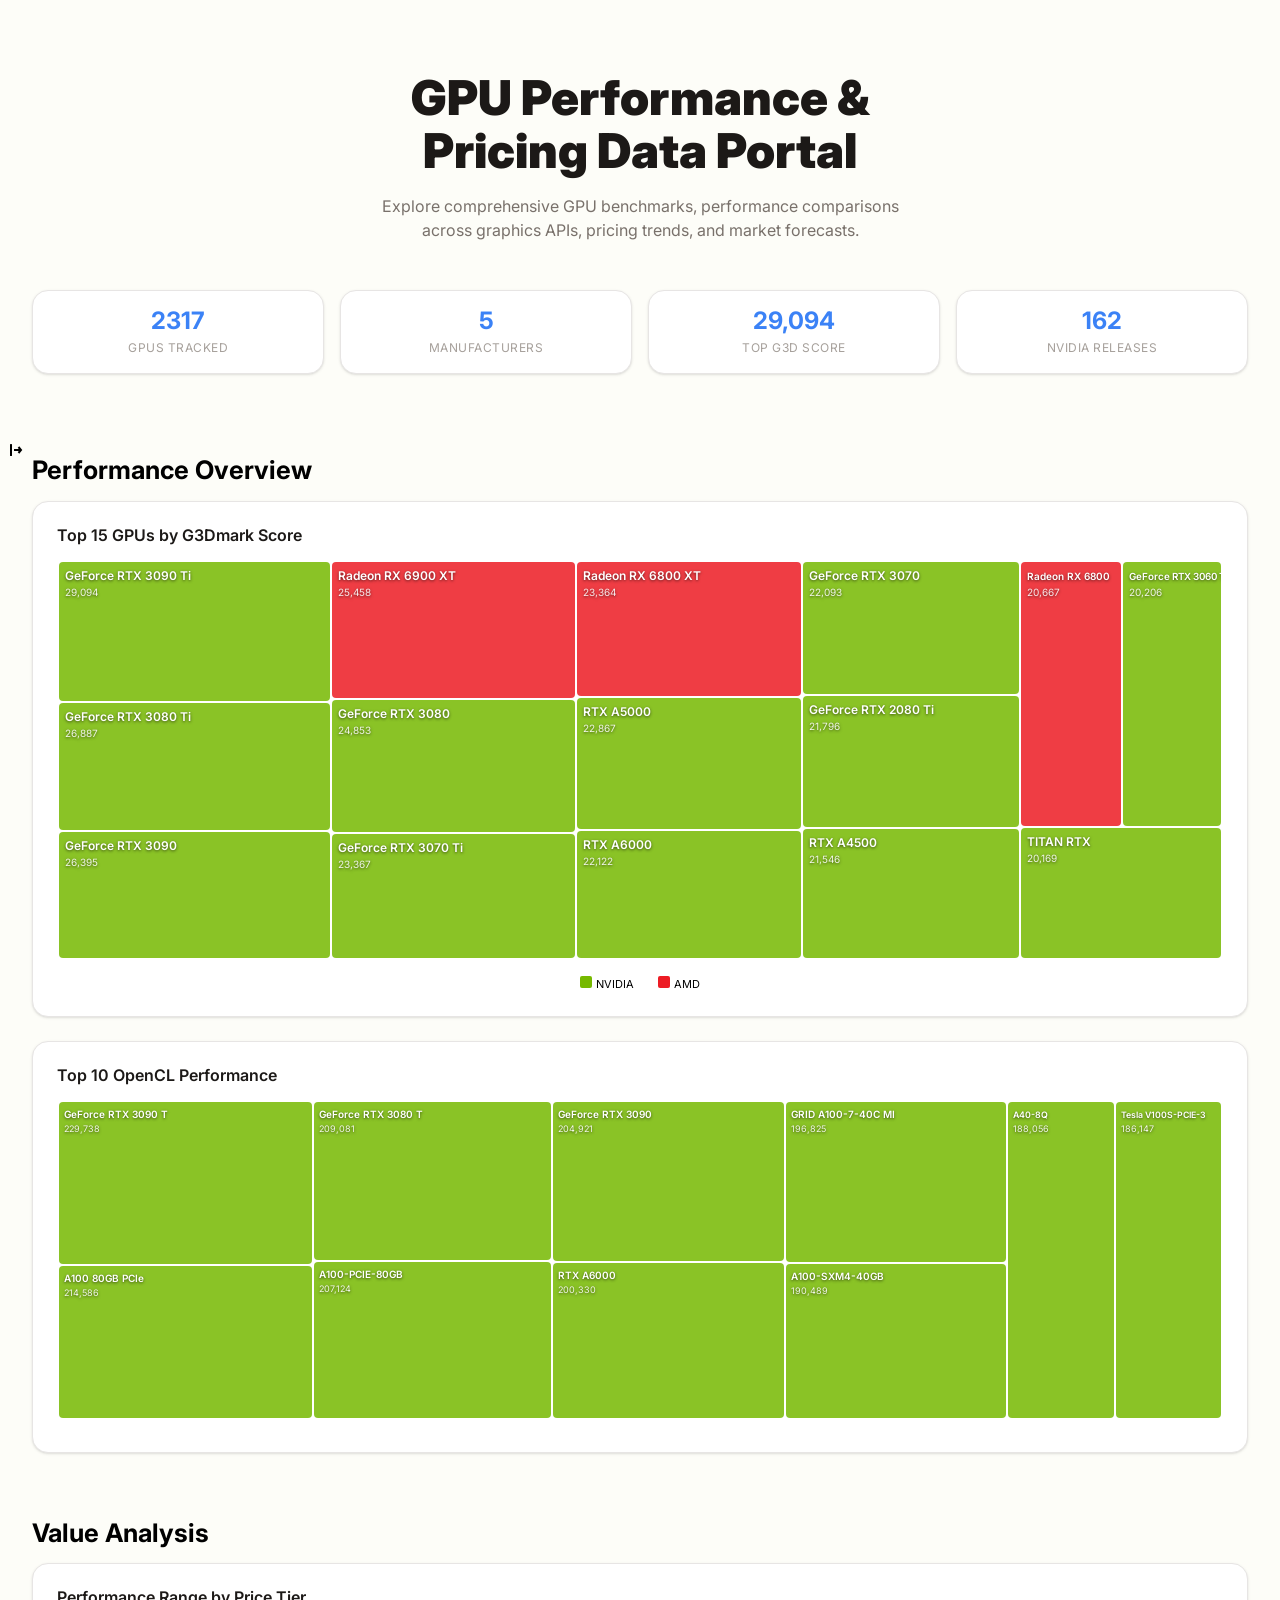
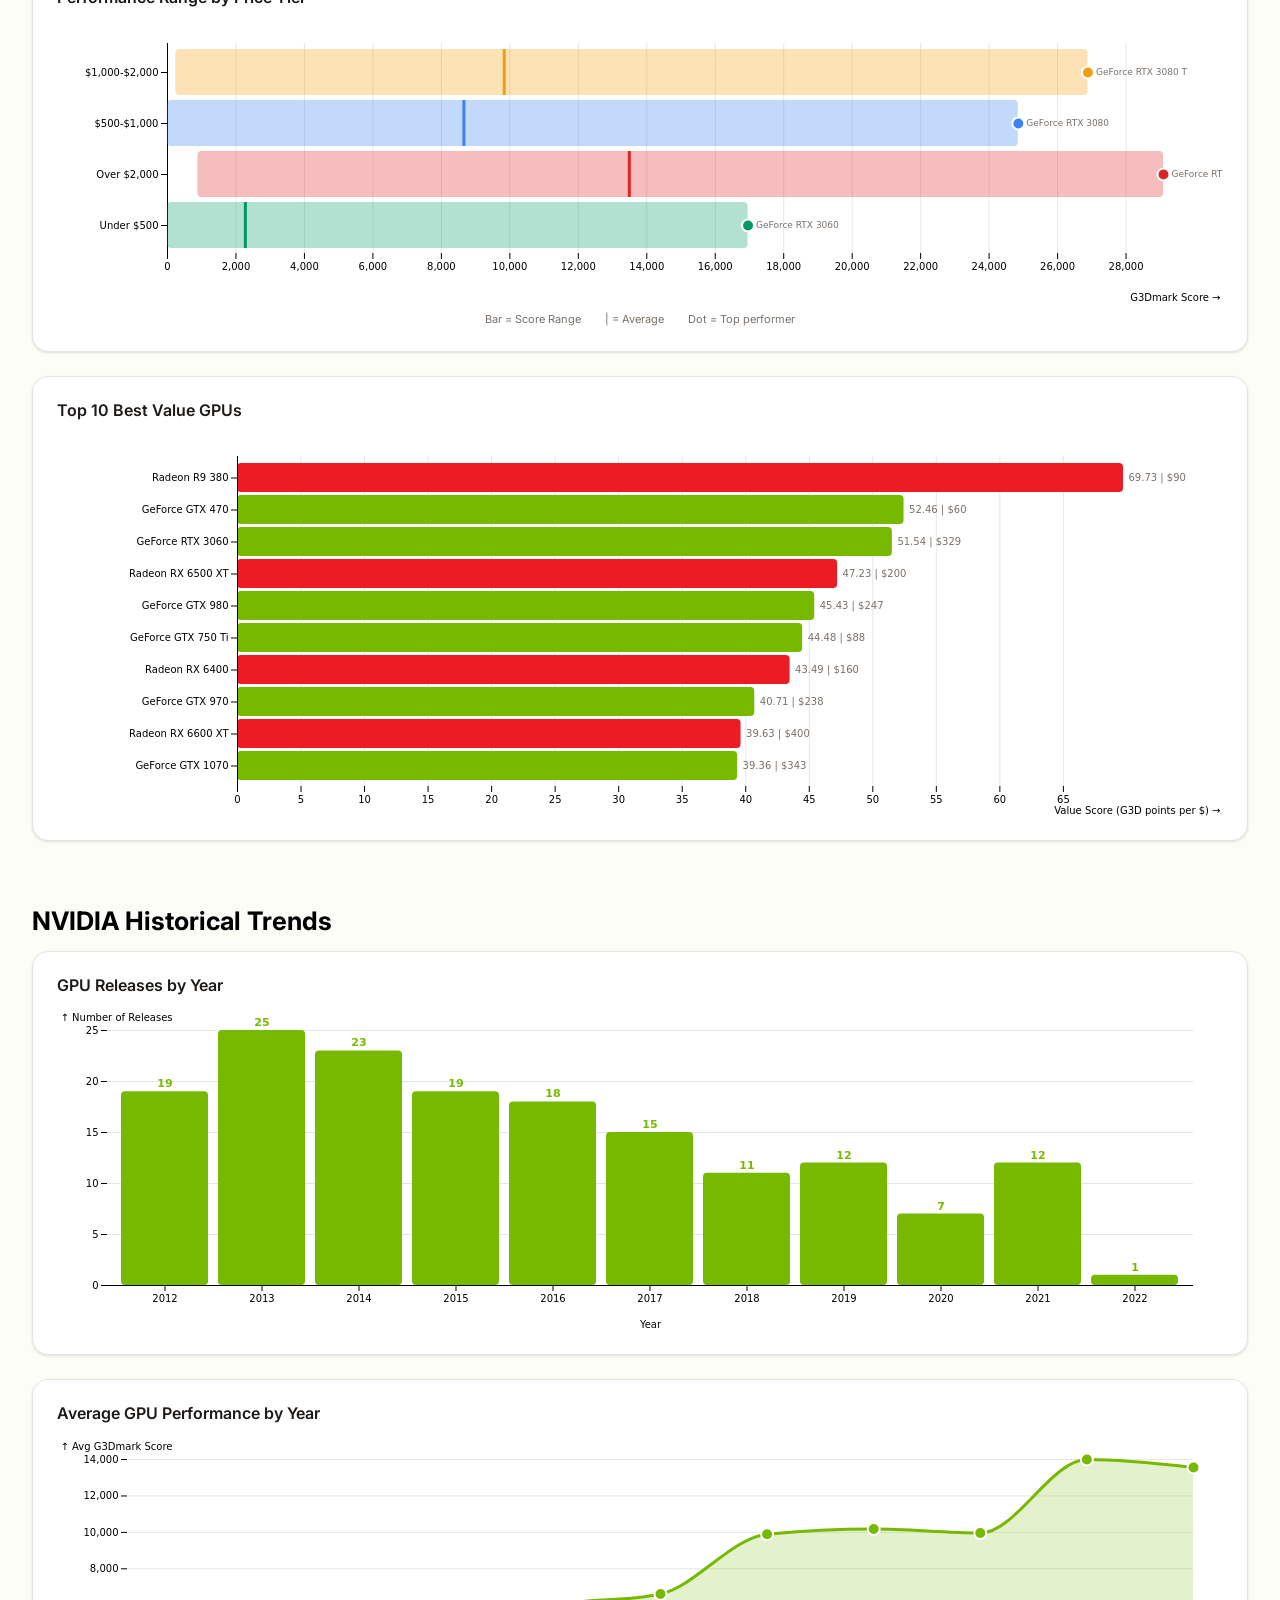
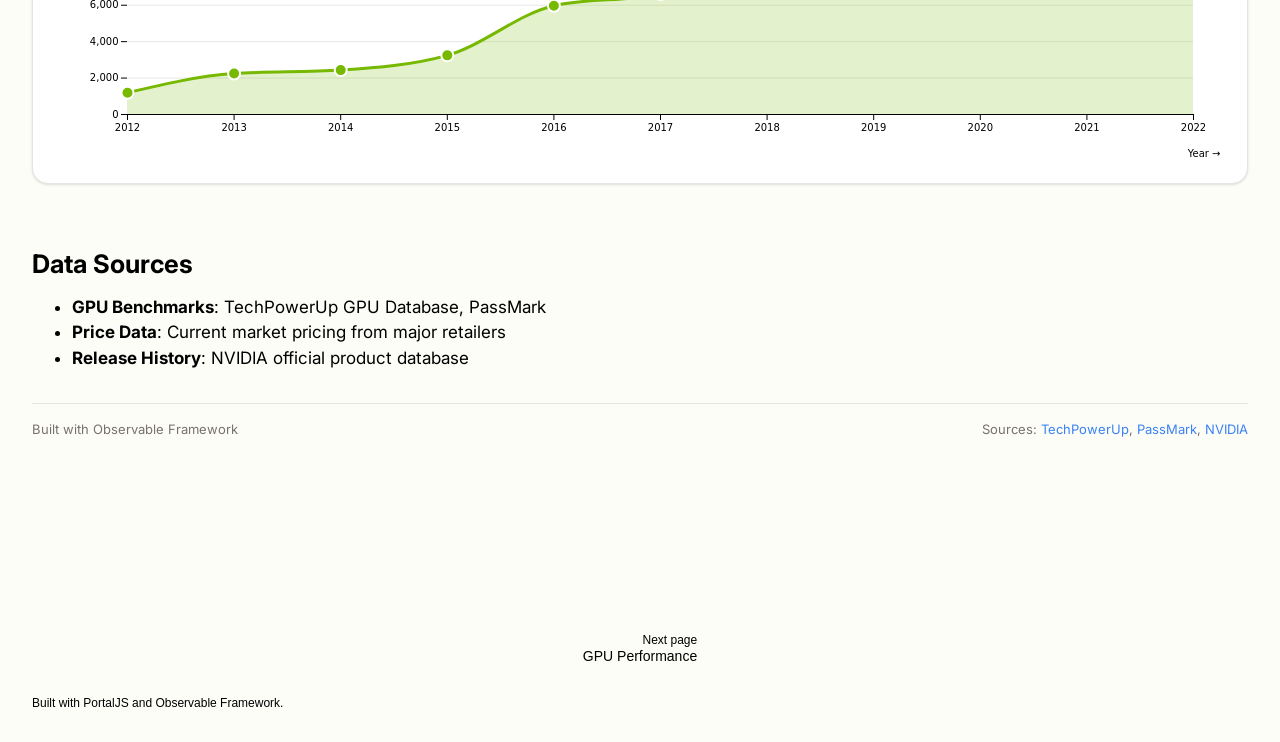
==== commit 5d48fb2f: "chore: compacting dashboard into index.md" ====
--- a/index.html
+++ b/index.html
@@ -7,13 +7,14 @@
 <title>GPU Performance &amp; Pricing Data Portal</title>
 <link rel="preconnect" href="https://fonts.gstatic.com" crossorigin>
 <link rel="preload" as="style" href="https://fonts.googleapis.com/css2?family=Source+Serif+4:ital,opsz,wght@0,8..60,200..900;1,8..60,200..900&amp;display=swap" crossorigin>
-<link rel="preload" as="style" href="./_import/style.e5847e64.css">
+<link rel="preload" as="style" href="./_import/style.1a9b2807.css">
 <link rel="stylesheet" type="text/css" href="https://fonts.googleapis.com/css2?family=Source+Serif+4:ital,opsz,wght@0,8..60,200..900;1,8..60,200..900&amp;display=swap" crossorigin>
-<link rel="stylesheet" type="text/css" href="./_import/style.e5847e64.css">
+<link rel="stylesheet" type="text/css" href="./_import/style.1a9b2807.css">
 <link rel="modulepreload" href="./_observablehq/client.183e9b31.js">
 <link rel="modulepreload" href="./_observablehq/runtime.e080113b.js">
 <link rel="modulepreload" href="./_observablehq/stdlib.73a8ec5a.js">
 <link rel="modulepreload" href="./_npm/d3@7.9.0/e780feca.js">
+<link rel="modulepreload" href="./_npm/htl@0.3.1/72f4716c.js">
 <link rel="modulepreload" href="./_npm/@observablehq/plot@0.6.17/d761ef9b.js">
 <link rel="modulepreload" href="./_npm/d3-dsv@3.0.1/9cffc2bd.js">
 <link rel="modulepreload" href="./_npm/d3-array@3.2.4/e93ca09f.js">
@@ -77,12 +78,84 @@
 return {benchmarks,apiScores,releases};
 }});
 
-define({id: "b5a33e97", inputs: ["benchmarks","releases"], outputs: ["gpuCount","topGpu","brands","totalReleases"], body: async (benchmarks,releases) => {
+define({id: "788f6206", inputs: ["benchmarks","releases","apiScores","d3"], outputs: ["gpuCount","topGpu","brands","totalReleases","benchmarkData","topG3D","processedApi","topOpenCL","processedData","topValue","priceRanges","bestPerRange","releaseData","nvidiaPerf","perfByYear","colorMap"], body: async (benchmarks,releases,apiScores,d3) => {
 const gpuCount = (await benchmarks).length;
-const topGpu = (await benchmarks)[0];
+const topGpu = (await benchmarks).sort((a, b) => b.G3Dmark - a.G3Dmark)[0];
 const brands = [...new Set((await benchmarks).map(d => d.brand))].filter(b => b);
 const totalReleases = (await releases).reduce((sum, d) => sum + d.release, 0);
-return {gpuCount,topGpu,brands,totalReleases};
+
+const benchmarkData = (await benchmarks)
+  .filter(d => d.G3Dmark && d.brand && d.brand !== "Other")
+  .map(d => ({
+    gpuName: d.gpuName,
+    g3dmark: +d.G3Dmark,
+    brand: d.brand,
+    price: +d.price || 0,
+    testDate: +d.testDate || 0
+  }));
+
+const topG3D = [...benchmarkData].sort((a, b) => b.g3dmark - a.g3dmark).slice(0, 15);
+
+const processedApi = (await apiScores)
+  .filter(d => d.Manufacturer === "Nvidia" || d.Manufacturer === "AMD")
+  .map(d => ({
+    manufacturer: d.Manufacturer === "Nvidia" ? "NVIDIA" : d.Manufacturer,
+    device: d.Device,
+    opencl: +d.OpenCL || 0
+  }))
+  .filter(d => d.opencl > 0);
+
+const topOpenCL = [...processedApi].sort((a, b) => b.opencl - a.opencl).slice(0, 10);
+
+const processedData = benchmarkData
+  .filter(d => d.price > 0 && d.g3dmark > 0)
+  .map(d => ({
+    ...d,
+    valueScore: (d.g3dmark / d.price).toFixed(2)
+  }));
+
+const topValue = [...processedData].sort((a, b) => +b.valueScore - +a.valueScore).slice(0, 10);
+
+const priceRanges = [
+  {range: "Under $500", min: 0, max: 500, color: "#009966"},
+  {range: "$500-$1,000", min: 500, max: 1000, color: "#3b82f6"},
+  {range: "$1,000-$2,000", min: 1000, max: 2000, color: "#f59e0b"},
+  {range: "Over $2,000", min: 2000, max: Infinity, color: "#dc2626"}
+];
+
+const bestPerRange = priceRanges.map(r => {
+  const gpus = processedData.filter(d => d.price >= r.min && d.price < r.max);
+  if (gpus.length === 0) return null;
+  const bestByPerf = gpus.sort((a, b) => b.g3dmark - a.g3dmark)[0];
+  return {
+    range: r.range,
+    color: r.color,
+    bestPerf: bestByPerf,
+    minScore: d3.min(gpus, d => d.g3dmark),
+    maxScore: d3.max(gpus, d => d.g3dmark),
+    avgScore: d3.mean(gpus, d => d.g3dmark),
+    count: gpus.length
+  };
+}).filter(d => d !== null);
+
+const releaseData = (await releases)
+  .map(d => ({ year: +d.release_year, count: +d.release }))
+  .sort((a, b) => a.year - b.year);
+
+const nvidiaPerf = benchmarkData
+  .filter(d => d.brand === "NVIDIA" && d.testDate >= 2012 && d.testDate <= 2024);
+
+const perfByYear = d3.rollups(
+  nvidiaPerf,
+  v => ({
+    avgScore: d3.mean(v, d => d.g3dmark),
+    topGpu: v.sort((a, b) => b.g3dmark - a.g3dmark)[0]?.gpuName
+  }),
+  d => d.testDate
+).map(([year, stats]) => ({year, ...stats})).sort((a, b) => a.year - b.year);
+
+const colorMap = { "NVIDIA": "#76b900", "AMD": "#ed1c24", "Intel": "#0071c5" };
+return {gpuCount,topGpu,brands,totalReleases,benchmarkData,topG3D,processedApi,topOpenCL,processedData,topValue,priceRanges,bestPerRange,releaseData,nvidiaPerf,perfByYear,colorMap};
 }});
 
 define({id: "ea9305c5", mode: "inline", inputs: ["gpuCount","display"], body: async (gpuCount,display) => {
@@ -109,87 +182,299 @@
 ))
 }});
 
-define({id: "73d90725", inputs: ["benchmarks","d3"], outputs: ["topPerformers","brandCounts"], body: async (benchmarks,d3) => {
-const topPerformers = (await benchmarks)
-  .filter(d => d.G3Dmark && d.brand)
-  .sort((a, b) => b.G3Dmark - a.G3Dmark)
-  .slice(0, 10);
-
-const brandCounts = d3.rollups(
-  (await benchmarks).filter(d => d.brand),
-  v => v.length,
-  d => d.brand
-).map(([brand, count]) => ({brand, count}))
- .sort((a, b) => b.count - a.count);
-return {topPerformers,brandCounts};
-}});
-
-define({id: "e27ce044", mode: "inline", inputs: ["resize","Plot","topPerformers","display"], body: async (resize,Plot,topPerformers,display) => {
-display(await(
-resize((width) => Plot.plot({
-      width,
-      height: 300,
-      marginLeft: 180,
-      marginRight: 40,
-      style: { background: "transparent" },
-      x: {
-        label: "G3Dmark Score →",
-        grid: true
-      },
-      y: {
-        label: null
-      },
-      color: {
-        domain: ["NVIDIA", "AMD", "Intel", "Other"],
-        range: ["#76b900", "#ed1c24", "#0071c5", "#888888"]
-      },
-      marks: [
-        Plot.barX(topPerformers, {
-          x: "G3Dmark",
-          y: "gpuName",
-          fill: "brand",
-          sort: {y: "-x"},
-          rx: 4,
-          tip: true,
-          title: d => `${d.gpuName}\nScore: ${d.G3Dmark.toLocaleString()}\nPrice: ${d.price ? '$' + d.price.toFixed(2) : 'N/A'}`
-        }),
-        Plot.ruleX([0])
-      ]
-    }))
-))
-}});
-
-define({id: "cdc82655", mode: "inline", inputs: ["resize","Plot","brandCounts","display"], body: async (resize,Plot,brandCounts,display) => {
-display(await(
-resize((width) => Plot.plot({
-      width,
-      height: 300,
-      marginLeft: 80,
-      style: { background: "transparent" },
-      x: {
-        label: "Number of GPUs →",
-        grid: true
-      },
-      y: {
-        label: null
-      },
-      color: {
-        domain: ["NVIDIA", "AMD", "Intel", "Other"],
-        range: ["#76b900", "#ed1c24", "#0071c5", "#888888"]
-      },
-      marks: [
-        Plot.barX(brandCounts, {
-          x: "count",
-          y: "brand",
-          fill: "brand",
-          sort: {y: "-x"},
-          rx: 4,
-          tip: true
-        }),
-        Plot.ruleX([0])
-      ]
-    }))
-))
+define({id: "c81b5210", inputs: ["display","html","resize","d3","topG3D","colorMap","topOpenCL"], body: (display,html,resize,d3,topG3D,colorMap,topOpenCL) => {
+display(html`<div class="chart-section">
+  <div class="chart-container-full">
+    <h3>Top 15 GPUs by G3Dmark Score</h3>
+    ${resize((width) => {
+      const isMobile = width < 640;
+      const height = isMobile ? 380 : 400;
+      const padding = isMobile ? 1 : 2;
+      const minW = isMobile ? 40 : 60;
+      const minH = isMobile ? 25 : 35;
+      const container = d3.create("div").style("position", "relative");
+      const svg = container.append("svg").attr("width", width).attr("height", height);
+
+      const root = d3.treemap()
+        .size([width, height])
+        .padding(padding)
+        .round(true)
+        (d3.hierarchy({children: topG3D}).sum(d => d.g3dmark));
+
+      const leaves = svg.selectAll("g")
+        .data(root.leaves())
+        .join("g")
+        .attr("transform", d => "translate(" + d.x0 + "," + d.y0 + ")");
+
+      leaves.append("rect")
+        .attr("width", d => d.x1 - d.x0)
+        .attr("height", d => d.y1 - d.y0)
+        .attr("fill", d => colorMap[d.data.brand] || "#888")
+        .attr("rx", isMobile ? 3 : 4)
+        .attr("opacity", 0.85);
+
+      leaves.append("clipPath")
+        .attr("id", (d, i) => "clip-top-" + i)
+        .append("rect")
+        .attr("width", d => d.x1 - d.x0)
+        .attr("height", d => d.y1 - d.y0);
+
+      leaves.append("text")
+        .attr("clip-path", (d, i) => "url(#clip-top-" + i + ")")
+        .attr("x", isMobile ? 4 : 6)
+        .attr("y", isMobile ? 14 : 18)
+        .attr("font-size", d => {
+          const w = d.x1 - d.x0;
+          const h = d.y1 - d.y0;
+          if (w < minW || h < minH) return 0;
+          return isMobile ? Math.min(10, w / 8) : Math.min(12, w / 10);
+        })
+        .attr("fill", "white")
+        .attr("font-weight", "600")
+        .style("text-shadow", "0 1px 3px rgba(0,0,0,0.6)")
+        .text(d => {
+          const w = d.x1 - d.x0;
+          const maxChars = isMobile ? Math.floor(w / 6) : 20;
+          return d.data.gpuName.length > maxChars ? d.data.gpuName.substring(0, maxChars - 2) + ".." : d.data.gpuName;
+        });
+
+      leaves.append("text")
+        .attr("clip-path", (d, i) => "url(#clip-top-" + i + ")")
+        .attr("x", isMobile ? 4 : 6)
+        .attr("y", isMobile ? 26 : 34)
+        .attr("font-size", d => {
+          const w = d.x1 - d.x0;
+          const h = d.y1 - d.y0;
+          if (w < minW || h < (isMobile ? 35 : 50)) return 0;
+          return isMobile ? 8 : 10;
+        })
+        .attr("fill", "rgba(255,255,255,0.9)")
+        .style("text-shadow", "0 1px 3px rgba(0,0,0,0.6)")
+        .text(d => d.data.g3dmark.toLocaleString());
+
+      leaves.append("title")
+        .text(d => d.data.gpuName + "\nG3Dmark: " + d.data.g3dmark.toLocaleString() + "\nBrand: " + d.data.brand);
+
+      return container.node();
+    })}
+    <div style="display: flex; gap: 1.5rem; justify-content: center; margin-top: 0.5rem; font-size: 11px;">
+      <span><span style="display: inline-block; width: 12px; height: 12px; background: #76b900; border-radius: 2px; margin-right: 4px;"></span>NVIDIA</span>
+      <span><span style="display: inline-block; width: 12px; height: 12px; background: #ed1c24; border-radius: 2px; margin-right: 4px;"></span>AMD</span>
+    </div>
+  </div>
+
+  <div class="chart-container-full">
+    <h3>Top 10 OpenCL Performance</h3>
+    ${resize((width) => {
+      const isMobile = width < 640;
+      const height = isMobile ? 300 : 320;
+      const padding = isMobile ? 1 : 2;
+      const minW = isMobile ? 35 : 50;
+      const minH = isMobile ? 22 : 30;
+      const container = d3.create("div").style("position", "relative");
+      const svg = container.append("svg").attr("width", width).attr("height", height);
+
+      const root = d3.treemap()
+        .size([width, height])
+        .padding(padding)
+        .round(true)
+        (d3.hierarchy({children: topOpenCL}).sum(d => d.opencl));
+
+      const leaves = svg.selectAll("g")
+        .data(root.leaves())
+        .join("g")
+        .attr("transform", d => "translate(" + d.x0 + "," + d.y0 + ")");
+
+      leaves.append("rect")
+        .attr("width", d => d.x1 - d.x0)
+        .attr("height", d => d.y1 - d.y0)
+        .attr("fill", d => colorMap[d.data.manufacturer] || "#3b82f6")
+        .attr("rx", isMobile ? 3 : 4)
+        .attr("opacity", 0.85);
+
+      leaves.append("clipPath")
+        .attr("id", (d, i) => "clip-ocl-" + i)
+        .append("rect")
+        .attr("width", d => d.x1 - d.x0)
+        .attr("height", d => d.y1 - d.y0);
+
+      leaves.append("text")
+        .attr("clip-path", (d, i) => "url(#clip-ocl-" + i + ")")
+        .attr("x", isMobile ? 3 : 5)
+        .attr("y", isMobile ? 13 : 16)
+        .attr("font-size", d => {
+          const w = d.x1 - d.x0;
+          const h = d.y1 - d.y0;
+          if (w < minW || h < minH) return 0;
+          return isMobile ? Math.min(9, w / 8) : Math.min(10, w / 12);
+        })
+        .attr("fill", "white")
+        .attr("font-weight", "600")
+        .style("text-shadow", "0 1px 3px rgba(0,0,0,0.6)")
+        .text(d => {
+          const w = d.x1 - d.x0;
+          const maxChars = isMobile ? Math.floor(w / 5) : 18;
+          return d.data.device.substring(0, maxChars);
+        });
+
+      leaves.append("text")
+        .attr("clip-path", (d, i) => "url(#clip-ocl-" + i + ")")
+        .attr("x", isMobile ? 3 : 5)
+        .attr("y", isMobile ? 24 : 30)
+        .attr("font-size", d => {
+          const w = d.x1 - d.x0;
+          const h = d.y1 - d.y0;
+          if (w < minW || h < (isMobile ? 32 : 45)) return 0;
+          return isMobile ? 8 : 9;
+        })
+        .attr("fill", "rgba(255,255,255,0.9)")
+        .style("text-shadow", "0 1px 3px rgba(0,0,0,0.6)")
+        .text(d => d.data.opencl.toLocaleString());
+
+      leaves.append("title")
+        .text(d => d.data.device + "\nOpenCL: " + d.data.opencl.toLocaleString());
+
+      return container.node();
+    })}
+  </div>
+</div>`)
+}});
+
+define({id: "2a67c73d", inputs: ["display","html","resize","Plot","bestPerRange","topValue","colorMap"], body: (display,html,resize,Plot,bestPerRange,topValue,colorMap) => {
+display(html`<div class="chart-section">
+  <div class="chart-container-full">
+    <h3>Performance Range by Price Tier</h3>
+    ${resize((width) => {
+      const isMobile = width < 640;
+      return Plot.plot({
+        width,
+        height: isMobile ? 240 : 280,
+        marginLeft: isMobile ? 95 : 110,
+        marginRight: 60,
+        marginBottom: 50,
+        style: { background: "transparent" },
+        x: { label: "G3Dmark Score", grid: true },
+        y: { label: null },
+        marks: [
+          Plot.ruleX([0]),
+          Plot.barX(bestPerRange, {
+            x1: "minScore", x2: "maxScore", y: "range",
+            fill: "color", fillOpacity: 0.3, rx: 4
+          }),
+          Plot.tickX(bestPerRange, {
+            x: "avgScore", y: "range",
+            stroke: "color", strokeWidth: 3
+          }),
+          Plot.dot(bestPerRange, {
+            x: "maxScore", y: "range", fill: "color", r: 6, stroke: "white", strokeWidth: 2,
+            tip: true, title: d => "Best: " + d.bestPerf.gpuName + "\nScore: " + d.maxScore.toLocaleString()
+          }),
+          Plot.text(bestPerRange, {
+            x: "maxScore", y: "range",
+            text: d => d.bestPerf.gpuName.substring(0, 18),
+            dx: 8, textAnchor: "start", fontSize: 9, fill: "#79716B"
+          })
+        ]
+      });
+    })}
+    <div style="display: flex; gap: 1.5rem; justify-content: center; margin-top: 0.5rem; font-size: 11px; color: #79716B;">
+      <span>Bar = Score Range</span>
+      <span>| = Average</span>
+      <span>Dot = Top performer</span>
+    </div>
+  </div>
+
+  <div class="chart-container-full">
+    <h3>Top 10 Best Value GPUs</h3>
+    ${resize((width) => {
+      const isMobile = width < 640;
+      return Plot.plot({
+        width,
+        height: isMobile ? 340 : 380,
+        marginLeft: isMobile ? 140 : 180,
+        marginRight: 100,
+        style: { background: "transparent" },
+        x: { label: "Value Score (G3D points per $)", grid: true },
+        y: { label: null },
+        marks: [
+          Plot.barX(topValue, {
+            x: d => +d.valueScore, y: "gpuName",
+            fill: d => colorMap[d.brand] || "#888",
+            sort: {y: "-x"}, rx: 4, tip: true
+          }),
+          Plot.text(topValue, {
+            x: d => +d.valueScore, y: "gpuName",
+            text: d => d.valueScore + " | $" + d.price.toFixed(0),
+            dx: 5, textAnchor: "start", fontSize: 10, fill: "#79716B"
+          }),
+          Plot.ruleX([0])
+        ]
+      });
+    })}
+  </div>
+</div>`)
+}});
+
+define({id: "811cdaf5", inputs: ["display","html","resize","Plot","releaseData","perfByYear"], body: (display,html,resize,Plot,releaseData,perfByYear) => {
+display(html`<div class="chart-section">
+  <div class="chart-container-full">
+    <h3>GPU Releases by Year</h3>
+    ${resize((width) => {
+      const isMobile = width < 640;
+      return Plot.plot({
+        width,
+        height: isMobile ? 280 : 320,
+        marginLeft: isMobile ? 45 : 50,
+        marginRight: isMobile ? 20 : 30,
+        marginBottom: isMobile ? 50 : 45,
+        style: { background: "transparent" },
+        x: { label: "Year", tickFormat: d => String(d), ticks: isMobile ? 6 : 11 },
+        y: { label: "Number of Releases", grid: true },
+        marks: [
+          Plot.barY(releaseData, {
+            x: "year", y: "count", fill: "#76b900", rx: 4, tip: true
+          }),
+          Plot.text(releaseData, {
+            x: "year", y: "count",
+            text: d => d.count,
+            dy: -8, fontSize: 11, fontWeight: "600", fill: "#76b900"
+          }),
+          Plot.ruleY([0])
+        ]
+      });
+    })}
+  </div>
+
+  <div class="chart-container-full">
+    <h3>Average GPU Performance by Year</h3>
+    ${resize((width) => {
+      const isMobile = width < 640;
+      return Plot.plot({
+        width,
+        height: isMobile ? 280 : 320,
+        marginLeft: isMobile ? 60 : 70,
+        marginRight: isMobile ? 20 : 30,
+        marginBottom: isMobile ? 50 : 45,
+        style: { background: "transparent" },
+        x: { label: "Year", tickFormat: d => String(d), ticks: isMobile ? 5 : 8 },
+        y: { label: "Avg G3Dmark Score", grid: true },
+        marks: [
+          Plot.areaY(perfByYear, {
+            x: "year", y: "avgScore", fill: "#76b900", fillOpacity: 0.2, curve: "monotone-x"
+          }),
+          Plot.line(perfByYear, {
+            x: "year", y: "avgScore", stroke: "#76b900", strokeWidth: 3, curve: "monotone-x"
+          }),
+          Plot.dot(perfByYear, {
+            x: "year", y: "avgScore", fill: "#76b900", r: 6, stroke: "white", strokeWidth: 2,
+            tip: true, title: d => String(d.year) + "\nAvg Score: " + Math.round(d.avgScore).toLocaleString() + "\nTop GPU: " + d.topGpu
+          }),
+          Plot.ruleY([0])
+        ]
+      });
+    })}
+  </div>
+</div>`)
 }});
 
 </script>
@@ -212,7 +497,7 @@
 <div id="observablehq-center">
 <main id="observablehq-main" class="observablehq">
 <div class="observablehq observablehq--block"><!--:d33cfa1a:--></div>
-<div class="observablehq observablehq--block"><!--:b5a33e97:--></div>
+<div class="observablehq observablehq--block"><!--:788f6206:--></div>
 <div class="hero-large">
   <h1>GPU Performance &amp; Pricing Data Portal</h1>
   <p>Explore comprehensive GPU benchmarks, performance comparisons across graphics APIs, pricing trends, and market forecasts.</p>
@@ -235,50 +520,25 @@
     <div class="label">NVIDIA Releases</div>
   </div>
 </div>
-<div class="landing-grid">
-  <div class="landing-card">
-    <a href="./gpu-performance">
-      <h3>GPU Performance Comparison</h3>
-      <p>Compare GPU performance across CUDA, OpenCL, and Vulkan APIs. Analyze compute scores for deep learning, simulations, and gaming workloads.</p>
-    </a>
-  </div>
-  <div class="landing-card">
-    <a href="./price-performance">
-      <h3>Price vs Performance</h3>
-      <p>Find the best value GPUs with price-to-performance analysis. Compare G3Dmark scores against retail pricing to identify optimal purchases.</p>
-    </a>
-  </div>
-  <div class="landing-card">
-    <a href="./nvidia-releases">
-      <h3>NVIDIA Historical Releases</h3>
-      <p>Track NVIDIA's GPU release history from 2012 to present. Visualize release patterns and product launch frequency by year.</p>
-    </a>
-  </div>
-</div>
 <hr>
-<h2 id="data-overview" tabindex="-1"><a class="observablehq-header-anchor" href="#data-overview">Data Overview</a></h2>
-<div class="observablehq observablehq--block"><!--:73d90725:--></div>
-<div class="grid grid-cols-2" style="grid-auto-rows: auto;">
-  <div class="card">
-    <h3>Top 10 GPUs by G3Dmark Score</h3>
-    <observablehq-loading></observablehq-loading><!--:e27ce044:-->
-  </div>
-  <div class="card">
-    <h3>GPUs by Manufacturer</h3>
-    <observablehq-loading></observablehq-loading><!--:cdc82655:-->
-  </div>
-</div>
+<h2 id="performance-overview" tabindex="-1"><a class="observablehq-header-anchor" href="#performance-overview">Performance Overview</a></h2>
+<div class="observablehq observablehq--block"><observablehq-loading></observablehq-loading><!--:c81b5210:--></div>
+<hr>
+<h2 id="value-analysis" tabindex="-1"><a class="observablehq-header-anchor" href="#value-analysis">Value Analysis</a></h2>
+<div class="observablehq observablehq--block"><observablehq-loading></observablehq-loading><!--:2a67c73d:--></div>
+<hr>
+<h2 id="nvidia-historical-trends" tabindex="-1"><a class="observablehq-header-anchor" href="#nvidia-historical-trends">NVIDIA Historical Trends</a></h2>
+<div class="observablehq observablehq--block"><observablehq-loading></observablehq-loading><!--:811cdaf5:--></div>
 <hr>
 <h2 id="data-sources" tabindex="-1"><a class="observablehq-header-anchor" href="#data-sources">Data Sources</a></h2>
 <ul>
 <li><strong>GPU Benchmarks</strong>: TechPowerUp GPU Database, PassMark</li>
 <li><strong>Price Data</strong>: Current market pricing from major retailers</li>
-<li><strong>Forecasts</strong>: Statista market projections</li>
 <li><strong>Release History</strong>: NVIDIA official product database</li>
 </ul>
 <div class="dashboard-footer">
-  <span>Built with <a href="https://www.portaljs.com/" target="_blank" rel="noopener noreferrer">PortalJS</a> and Observable Framework</span>
-  <span>Data updated regularly</span>
+  <span>Built with Observable Framework</span>
+  <span>Sources: <a href="https://www.techpowerup.com/gpu-specs/" target="_blank" rel="noopener noreferrer">TechPowerUp</a>, <a href="https://www.passmark.com/" target="_blank" rel="noopener noreferrer">PassMark</a>, <a href="https://www.nvidia.com/" target="_blank" rel="noopener noreferrer">NVIDIA</a></span>
 </div>
 </main>
 <footer id="observablehq-footer">
--- a/_import/style.1a9b2807.css
+++ b/_import/style.1a9b2807.css
@@ -0,0 +1 @@
+@import"https://fonts.googleapis.com/css2?family=Inter:wght@400;500;600;700&display=swap";:root{--monospace: Menlo, Consolas, monospace;--monospace-font: 14px/1.5 var(--monospace);--serif: "Source Serif 4", "Iowan Old Style", "Apple Garamond", "Palatino Linotype", "Times New Roman", "Droid Serif", Times, serif, "Apple Color Emoji", "Segoe UI Emoji", "Segoe UI Symbol";--sans-serif: -apple-system, BlinkMacSystemFont, "avenir next", avenir, helvetica, "helvetica neue", ubuntu, roboto, noto, "segoe ui", arial, sans-serif;--theme-blue: #4269d0;--theme-green: #3ca951;--theme-red: #ff725c;--theme-yellow: #efb118}html{-webkit-text-size-adjust:100%;-webkit-font-smoothing:antialiased;-moz-osx-font-smoothing:grayscale;background:var(--theme-background);color:var(--theme-foreground)}body{font:17px/1.5 var(--serif);margin:0}a[href]{color:var(--theme-foreground-focus)}h1,h2,h3,h4,h5,h6{color:var(--theme-foreground-alt);font-weight:700;line-height:1.15;margin-top:0;margin-bottom:.25rem;text-wrap:balance}h2+p,h3+p,h4+p,h2+table,h3+table,h4+table{margin-top:0}h1+h2{color:var(--theme-foreground);font-size:20px;font-style:italic;font-weight:400;margin-bottom:1rem}a[href]{text-decoration:none}a[href]:hover,a[href]:focus{text-decoration:underline}h1 code,h2 code,h3 code,h4 code,h5 code,h6 code{font-size:90%}pre{line-height:1.5}pre,code,tt{font-family:var(--monospace);font-size:14px}img{max-width:100%}p,table,figure,figcaption,h1,h2,h3,h4,h5,h6,.katex-display{max-width:640px}blockquote,ol,ul{max-width:600px}blockquote{margin:1rem 1.5rem}ul ol{padding-left:28px}hr{height:1px;margin:1rem 0;padding:1rem 0;border:none;background:no-repeat center/100% 1px linear-gradient(to right,var(--theme-foreground-faintest),var(--theme-foreground-faintest))}pre{background-color:var(--theme-background-alt);border-radius:4px;margin:1rem -1rem;max-width:960px;min-height:1.5em;padding:.5rem 1rem;overflow-x:auto;box-sizing:border-box}input:not([type]),input[type=email],input[type=number],input[type=password],input[type=range],input[type=search],input[type=tel],input[type=text],input[type=url]{width:240px}input,canvas,button{vertical-align:middle}button,input,textarea{accent-color:var(--theme-blue)}table{width:100%;border-collapse:collapse;font:13px/1.2 var(--sans-serif)}table pre,table code,table tt{font-size:inherit;line-height:inherit}th>pre:only-child,td>pre:only-child{margin:0;padding:0}th{color:var(--theme-foreground);text-align:left;vertical-align:bottom}td{color:var(--theme-foreground-alt);vertical-align:top}th,td{padding:3px 6.5px 3px 0}th:last-child,td:last-child{padding-right:0}tr:not(:last-child){border-bottom:solid 1px var(--theme-foreground-faintest)}thead tr{border-bottom:solid 1px var(--theme-foreground-fainter)}figure,table{margin:1rem 0}figure img{max-width:100%}figure>h2,figure>h3{font-family:var(--sans-serif)}figure>h2{font-size:20px}figure>h3{font-size:16px;font-weight:400}figcaption{font:small var(--sans-serif);color:var(--theme-foreground-muted)}a[href].observablehq-header-anchor{color:inherit}:root{--font-big: 700 32px/1 var(--sans-serif);--font-small: 14px var(--sans-serif)}.big{font:var(--font-big)}.small{font:var(--font-small)}.red{color:var(--theme-red)}.yellow{color:var(--theme-yellow)}.green{color:var(--theme-green)}.blue{color:var(--theme-blue)}.muted{color:var(--theme-foreground-muted)}.observablehq--draft>h1:first-of-type:after{content:" [DRAFT]";color:var(--theme-foreground-muted)}:root{--theme-caret: url("data:image/svg+xml,%3Csvg xmlns='http://www.w3.org/2000/svg' width='16' height='16' viewBox='0 0 16 16'%3E%3Cpath d='M5 7L8.125 9.5L11.25 7' stroke='black' stroke-width='1.5' stroke-linecap='round' fill='none'/%3E%3C/svg%3E");--theme-toggle: url("data:image/svg+xml,%3Csvg xmlns='http://www.w3.org/2000/svg' width='16' height='16' viewBox='0 0 16 16'%3E%3Cpath d='m10.5,11 2.5-3-2.5-3 M6,8h7' fill='none' stroke='black' stroke-width='2'/%3E%3Crect x='2' y='2' fill='currentColor' height='12' rx='0.5' width='2'/%3E%3C/svg%3E");--theme-magnifier: url("data:image/svg+xml,%3Csvg xmlns='http://www.w3.org/2000/svg' width='16' height='16' viewBox='0 0 16 16'%3E%3Cpath stroke='currentColor' stroke-width='2' fill='none' d='M15,15L10.5,10.5a3,3 0 1,0 -6 -6a3,3 0 1,0 6 6'%3E%3C/path%3E%3C/svg%3E");--observablehq-max-width: 1440px;--observablehq-header-height: 2.2rem;scroll-padding-top:2.5rem}:root:has(#observablehq-header){scroll-padding-top:calc(var(--observablehq-header-height) + 2.5rem)}body{max-width:var(--observablehq-max-width);margin:auto}#observablehq-main,#observablehq-header,#observablehq-footer{margin:1rem auto}#observablehq-header{position:fixed;top:0;left:calc(max(0rem,(100vw - var(--observablehq-max-width)) / 2) + var(--observablehq-inset-left) + 2rem);right:calc(max(0rem,(100vw - var(--observablehq-max-width)) / 2) + var(--observablehq-inset-right) + 2rem);z-index:2;display:flex;align-items:center;gap:.5rem;height:var(--observablehq-header-height);margin:0 -2rem 2rem;padding:1rem 2rem .5rem;background:var(--theme-background);border-bottom:solid 1px var(--theme-foreground-faintest);font:500 16px var(--sans-serif)}#observablehq-main{min-height:calc(100vh - 20rem);position:relative;z-index:0}#observablehq-header~#observablehq-main{margin-top:calc(var(--observablehq-header-height) + 1.5rem + 2rem)}#observablehq-footer{display:block;margin-top:10rem;font:12px var(--sans-serif);color:var(--theme-foreground-faint)}#observablehq-footer nav{display:grid;max-width:640px;grid-template-columns:1fr 1fr;column-gap:1rem;margin-bottom:1rem}#observablehq-footer nav a{display:flex;flex-direction:column;border:1px solid var(--theme-foreground-fainter);border-radius:8px;padding:1rem;line-height:1rem;text-decoration:none}#observablehq-footer nav a span{font-size:14px}#observablehq-footer nav a:hover span{text-decoration:underline}#observablehq-footer nav a:hover{border-color:var(--theme-foreground-focus)}#observablehq-footer nav a[rel=prev]{grid-column:1;align-items:start}#observablehq-footer nav a[rel=next]{grid-column:2;align-items:end}#observablehq-footer nav a:before{color:var(--theme-foreground-faint)}#observablehq-footer nav a[rel=prev]:before{content:"Previous page"}#observablehq-footer nav a[rel=next]:before{content:"Next page"}#observablehq-center{margin:2rem;--observablehq-inset-left: 0rem;--observablehq-inset-right: 0rem}#observablehq-sidebar{--observablehq-sidebar-padding-left: max(0rem, (100vw - var(--observablehq-max-width)) / 2) ;position:fixed;background:var(--theme-background-alt);color:var(--theme-foreground-muted);font:14px var(--sans-serif);visibility:hidden;font-weight:500;width:calc(272px + var(--observablehq-sidebar-padding-left));z-index:3;top:0;bottom:0;left:-272px;box-sizing:border-box;padding:0 .5rem 1rem calc(var(--observablehq-sidebar-padding-left) + .5rem);overflow-y:auto}#observablehq-sidebar ol,#observablehq-toc ol{list-style:none;margin:0;padding:0}#observablehq-sidebar>ol,#observablehq-sidebar>details,#observablehq-sidebar>section{position:relative;padding-bottom:.5rem;margin:.5rem 0;border-bottom:solid 1px var(--theme-foreground-faintest)}#observablehq-sidebar>ol:first-child{position:sticky;top:0;z-index:1;font-size:16px;font-weight:700;padding-top:1rem;margin:0;color:var(--theme-foreground)}#observablehq-sidebar>ol:first-child:before{content:"";position:absolute;inset:0 -.5rem;background:var(--theme-background-alt)}#observablehq-sidebar>ol:first-child>li{position:relative}#observablehq-sidebar>ol:first-child>li>a{height:calc(var(--observablehq-header-height) - 1rem)}#observablehq-sidebar>ol:last-child,#observablehq-sidebar>details:last-child,#observablehq-sidebar>section:last-child{border-bottom:none}#observablehq-sidebar summary{font-weight:700;color:var(--theme-foreground);cursor:default}#observablehq-sidebar summary::-webkit-details-marker,#observablehq-sidebar summary::marker{display:none}#observablehq-sidebar details summary:after{position:absolute;right:0;width:1rem;height:1rem;background:var(--theme-foreground-muted);content:"";-webkit-mask:var(--theme-caret);-webkit-mask-repeat:no-repeat;-webkit-mask-position:center;mask:var(--theme-caret);mask-repeat:no-repeat;mask-position:center;padding:.5rem;transition:transform .25s ease;transform:rotate(-90deg);transform-origin:50% 50%}#observablehq-sidebar details summary:hover:after{color:var(--theme-foreground)}#observablehq-sidebar details[open] summary:after{transform:rotate(0)}#observablehq-sidebar-toggle{position:fixed;appearance:none;background:none;top:0;left:0;height:100%;width:2rem;display:flex;align-items:center;justify-content:center;cursor:e-resize;margin:0;color:var(--theme-foreground-muted);z-index:1}#observablehq-sidebar-close{position:absolute;top:1rem;right:0;width:2rem;height:var(--observablehq-header-height);display:flex;align-items:center;justify-content:center;color:var(--theme-foreground-muted);cursor:w-resize;z-index:2}#observablehq-sidebar-toggle:before,#observablehq-sidebar-close:before{content:"";width:1rem;height:1rem;background:currentColor;-webkit-mask:var(--theme-toggle);mask:var(--theme-toggle)}#observablehq-sidebar-close:before{transform:scaleX(-1)}#observablehq-sidebar summary,.observablehq-link a{display:flex;padding:.5rem 1rem .5rem 1.5rem;margin-left:-.5rem;align-items:center}#observablehq-sidebar summary a{flex-grow:1;color:inherit}#observablehq-sidebar summary.observablehq-link{padding:0;margin-left:0}#observablehq-sidebar details summary:hover,.observablehq-link-active a,.observablehq-link a:hover{background:var(--theme-background)}.observablehq-link a:hover{color:var(--theme-foreground-focus)}#observablehq-toc{display:none;position:fixed;color:var(--theme-foreground-muted);font:400 14px var(--sans-serif);z-index:1;top:0;right:calc(max(0rem,(100% - var(--observablehq-max-width)) / 2) + 1rem);bottom:0;overflow-y:auto}#observablehq-header~#observablehq-toc{top:calc(var(--observablehq-header-height) + 1.5rem)}#observablehq-toc nav{width:192px;margin:2rem 0;padding:0 1rem;box-sizing:border-box;border-left:solid 1px var(--theme-foreground-faintest)}#observablehq-toc div{font-weight:700;color:var(--theme-foreground);margin-bottom:.5rem}.observablehq-secondary-link a{display:block;padding:.25rem 0}.observablehq-link:not(.observablehq-link-active) a[href]:not(:hover),.observablehq-secondary-link:not(.observablehq-secondary-link-active) a[href]:not(:hover){color:inherit}.observablehq-link-active,.observablehq-secondary-link-active{position:relative}.observablehq-link-active:before,.observablehq-secondary-link-highlight{content:"";position:absolute;width:3px;background:var(--theme-foreground-focus)}.observablehq-link-active:before{top:0;bottom:0;left:-.5rem}.observablehq-secondary-link-highlight{left:1px;top:2rem;height:0;transition:top .15s ease,height .15s ease}#observablehq-sidebar{transition:visibility .15s 0ms,left .15s 0ms ease}#observablehq-sidebar:focus-within,#observablehq-sidebar-toggle:checked~#observablehq-sidebar{left:0;visibility:initial;box-shadow:0 0 8px 4px #0000001a;transition:visibility 0ms 0ms,left .15s 0ms ease}#observablehq-sidebar-backdrop{display:none;position:fixed;inset:0;z-index:2}#observablehq-sidebar-backdrop:has(~#observablehq-sidebar:focus-within),#observablehq-sidebar-toggle:checked~#observablehq-sidebar-backdrop{display:initial}@media (prefers-color-scheme: dark){#observablehq-sidebar:focus-within,#observablehq-sidebar-toggle:checked~#observablehq-sidebar{box-shadow:0 0 8px 4px #00000080}}@media (min-width: calc(912px + 6rem)){#observablehq-sidebar{transition:none!important}#observablehq-sidebar-toggle:checked~#observablehq-sidebar-backdrop{display:none}#observablehq-sidebar-toggle:checked~#observablehq-sidebar,#observablehq-sidebar-toggle:indeterminate~#observablehq-sidebar{left:0;visibility:initial;box-shadow:none}#observablehq-sidebar-toggle:checked~#observablehq-center,#observablehq-sidebar-toggle:indeterminate~#observablehq-center{--observablehq-inset-left: calc(272px + 1rem) ;--observablehq-inset-right: 1rem;padding-left:var(--observablehq-inset-left);padding-right:1rem}}@media (min-width: calc(832px + 5rem)){#observablehq-toc~#observablehq-main{padding-right:calc(192px + 1rem)}#observablehq-toc{display:block}}@media (min-width: calc(912px + 6rem)){#observablehq-sidebar-toggle:checked~#observablehq-center #observablehq-toc,#observablehq-sidebar-toggle:indeterminate~#observablehq-center #observablehq-toc{display:none}#observablehq-sidebar-toggle:checked~#observablehq-center #observablehq-toc~#observablehq-main,#observablehq-sidebar-toggle:indeterminate~#observablehq-center #observablehq-toc~#observablehq-main{padding-right:0}}@media (min-width: calc(1104px + 7rem)){#observablehq-sidebar-toggle:checked~#observablehq-center #observablehq-toc,#observablehq-sidebar-toggle:indeterminate~#observablehq-center #observablehq-toc,#observablehq-toc{display:block}#observablehq-sidebar-toggle:checked~#observablehq-center #observablehq-toc~#observablehq-main,#observablehq-sidebar-toggle:indeterminate~#observablehq-center #observablehq-toc~#observablehq-main{padding-right:calc(192px + 1rem)}}.observablehq-pre-container{position:relative;margin:1rem -1rem;max-width:960px}.observablehq-pre-container:after{position:absolute;top:0;right:0;height:21px;font:12px var(--sans-serif);color:var(--theme-foreground-muted);background:linear-gradient(to right,transparent,var(--theme-background-alt) 40%);padding:.5rem .5rem .5rem 1.5rem}.observablehq-pre-container[data-language]:after{content:attr(data-language)}.observablehq-pre-container pre{padding-right:4rem;margin:0;max-width:none}.observablehq-pre-copy{position:absolute;top:0;right:0;background:none;color:transparent;border:none;border-radius:4px;padding:0 8px;margin:4px;height:29px;cursor:pointer;z-index:1;display:flex;align-items:center}.observablehq-pre-copied:before{content:"Copied!";position:absolute;right:calc(100% + .25rem);background:linear-gradient(to right,transparent,var(--theme-background-alt) 10%);color:var(--theme-green);font:var(--font-small);padding:4px 8px 4px 16px;pointer-events:none;animation-name:observablehq-pre-copied;animation-duration:.25s;animation-direction:alternate;animation-iteration-count:2}@keyframes observablehq-pre-copied{0%{opacity:0;transform:translate(.5rem)}50%{opacity:1}to{transform:translate(0)}}.observablehq-pre-container[data-copy] .observablehq-pre-copy,.observablehq-pre-container:hover .observablehq-pre-copy,.observablehq-pre-container .observablehq-pre-copy:focus{background:var(--theme-background-alt);color:var(--theme-foreground-faint)}.observablehq-pre-container .observablehq-pre-copy:hover{color:var(--theme-foreground-muted)}.observablehq-pre-container .observablehq-pre-copy:active{color:var(--theme-foreground);background:var(--theme-foreground-faintest)}#observablehq-sidebar.observablehq-search-results>ol:not(:first-child),#observablehq-sidebar.observablehq-search-results>details,#observablehq-sidebar.observablehq-search-results>section{display:none}#observablehq-search{position:relative;padding:.5rem 0 0;display:flex;align-items:center}#observablehq-search input{padding:6px 4px 6px 2.2em;width:100%;border:none;border-radius:4px;background-color:var(--theme-background);font-size:13.3px;height:28px}#observablehq-search input::placeholder{color:var(--theme-foreground-faint)}#observablehq-search:before{position:absolute;left:.5rem;content:"";width:1rem;height:1rem;background:currentColor;-webkit-mask:var(--theme-magnifier);mask:var(--theme-magnifier);pointer-events:none}#observablehq-search:after{position:absolute;right:6px;content:attr(data-shortcut);pointer-events:none}#observablehq-search:focus-within:after{content:""}#observablehq-search-results{--relevance-width: 32px;position:absolute;overflow-y:auto;top:6.5rem;left:var(--observablehq-sidebar-padding-left);right:.5rem;bottom:0}#observablehq-search-results a span{max-width:184px;white-space:nowrap;overflow:hidden;text-overflow:ellipsis}#observablehq-search-results div{text-align:right;font-size:10px;margin:.5em}#observablehq-search-results li{position:relative;display:flex;align-items:center}#observablehq-search-results a{flex-grow:1}#observablehq-search-results li:after,#observablehq-search-results a span:after{content:"";width:var(--relevance-width);height:4px;position:absolute;top:14px;right:.5em;border-radius:2px;background:var(--theme-foreground-muted)}#observablehq-search-results li.observablehq-link-active:after{background:var(--theme-foreground-focus)}#observablehq-search-results a span:after{background:var(--theme-foreground-faintest)}#observablehq-search-results li[data-score="0"]:after{width:calc(var(--relevance-width) * .125)}#observablehq-search-results li[data-score="1"]:after{width:calc(var(--relevance-width) * .25)}#observablehq-search-results li[data-score="2"]:after{width:calc(var(--relevance-width) * .4375)}#observablehq-search-results li[data-score="3"]:after{width:calc(var(--relevance-width) * .625)}#observablehq-search-results li[data-score="4"]:after{width:calc(var(--relevance-width) * .8125)}@media print{#observablehq-center{padding-left:1em!important}#observablehq-sidebar,#observablehq-footer{display:none!important}}#observablehq-main{container-type:inline-size}.grid{margin:1rem 0;display:grid;gap:1rem;grid-auto-rows:1fr}.grid svg{overflow:visible}.grid figure{margin:0}.grid>*>p:first-child{margin-top:0}.grid>*>p:last-child{margin-bottom:0}@container (min-width: 640px){.grid-cols-2,.grid-cols-4{grid-template-columns:repeat(2,minmax(0,1fr))}.grid-cols-2 .grid-colspan-2,.grid-cols-2 .grid-colspan-3,.grid-cols-2 .grid-colspan-4,.grid-cols-4 .grid-colspan-2,.grid-cols-4 .grid-colspan-3,.grid-cols-4 .grid-colspan-4{grid-column:span 2}}@container (min-width: 720px){.grid-cols-3{grid-template-columns:repeat(3,minmax(0,1fr))}.grid-cols-3 .grid-colspan-2{grid-column:span 2}.grid-cols-3 .grid-colspan-3{grid-column:span 3}}@container (min-width: 1080px){.grid-cols-4{grid-template-columns:repeat(4,minmax(0,1fr))}.grid-cols-4 .grid-colspan-3{grid-column:span 3}.grid-cols-4 .grid-colspan-4{grid-column:span 4}}.grid-rowspan-2{grid-row:span 2}.grid-rowspan-3{grid-row:span 3}.grid-rowspan-4{grid-row:span 4}.note,.tip,.warning,.caution{border-left:solid 1px;border-radius:0 4px 4px 0;padding:1rem 2rem;margin:1rem 0;box-sizing:border-box;max-width:640px}.note:before,.tip:before,.warning:before,.caution:before{display:block;margin-bottom:1rem;font-weight:700}.note{border-left-color:var(--theme-foreground-fainter);background-color:var(--theme-background-alt)}.note:before{content:"Note";color:var(--theme-foreground-muted)}.tip{border-left-color:var(--theme-green);background-color:color-mix(in srgb,var(--theme-green),var(--theme-background) 90%)}.tip:before{content:"Tip";color:var(--theme-green)}.warning{border-left-color:var(--theme-yellow);background-color:color-mix(in srgb,var(--theme-yellow),var(--theme-background) 90%)}.warning:before{content:"Warning";color:var(--theme-yellow)}.caution{border-left-color:var(--theme-red);background-color:color-mix(in srgb,var(--theme-red),var(--theme-background) 90%)}.caution:before{content:"Caution";color:var(--theme-red)}.note[label]:before,.tip[label]:before,.warning[label]:before,.caution[label]:before{content:attr(label)}.note>:first-child,.tip>:first-child,.warning>:first-child,.caution>:first-child{margin-top:0}.note>:last-child,.tip>:last-child,.warning>:last-child,.caution>:last-child{margin-bottom:0}.card{background:var(--theme-background-alt);border:solid 1px var(--theme-foreground-faintest);border-radius:.75rem;padding:1rem;margin:1rem 0;font:14px var(--sans-serif)}.grid>.card{margin:0}.card>:first-child,.card>:first-child>:first-child{margin-top:0}.card>:last-child,.card>:last-child>:last-child{margin-bottom:0}.card h2,.card h3{font-size:inherit}.card h2{font-weight:500;font-size:15px}.card h3{font-weight:400;color:var(--theme-foreground-muted)}.card h2~svg,.card h3~svg,.card h2~p,.card h3~p{margin-top:1rem}.observablehq--block:empty{margin:0}@keyframes observablehq-loading{0%{transform:rotate(0)}to{transform:rotate(360deg)}}observablehq-loading{font:var(--monospace-font);color:var(--theme-foreground-muted);display:inline-block;transform-origin:.32em 55%;animation-name:observablehq-loading;animation-timing-function:linear;animation-duration:1s;animation-iteration-count:infinite}observablehq-loading:before{content:"\21bb"}.observablehq--block observablehq-loading{display:block}.observablehq--block{margin:1rem 0}.observablehq--block .observablehq,.observablehq--block .observablehq--inspect{display:block}.observablehq--collapsed,.observablehq--expanded.observablehq--inspect a{cursor:pointer}.observablehq--caret{margin-right:4px;vertical-align:baseline}.observablehq--field{text-indent:-1rem;margin-left:1rem}.observablehq--inspect{font:var(--monospace-font);overflow-x:auto;white-space:pre}.observablehq--inspect.observablehq--import{white-space:normal}.observablehq--inspect::-webkit-scrollbar{display:none}.observablehq--error .observablehq--inspect{word-break:break-all;white-space:pre-wrap}.observablehq--string-expand{margin-left:6px;padding:2px 6px;border-radius:2px;font-size:80%;background:var(--theme-background-alt);cursor:pointer;vertical-align:middle}.observablehq--keyword,.hljs-doctag,.hljs-keyword,.hljs-meta .hljs-keyword,.hljs-template-tag,.hljs-template-variable,.hljs-type,.hljs-variable.language_{color:var(--syntax-keyword)}.observablehq--symbol,.hljs-title,.hljs-title.class_,.hljs-title.class_.inherited__,.hljs-title.function_{color:var(--syntax-entity)}.observablehq--index,.observablehq--key,.hljs-attr,.hljs-attribute,.hljs-meta,.hljs-operator,.hljs-variable,.hljs-selector-attr,.hljs-selector-class,.hljs-selector-id{color:var(--syntax-constant)}.observablehq--regexp,.observablehq--string,.hljs-regexp,.hljs-string,.hljs-meta .hljs-string{color:var(--syntax-string)}.observablehq--null,.observablehq--undefined,.hljs-built_in,.hljs-literal,.hljs-symbol{color:var(--syntax-variable)}.observablehq--prototype-key,.observablehq--empty,.hljs-comment,.hljs-formula{color:var(--syntax-comment)}.observablehq--bigint,.observablehq--boolean,.observablehq--date,.observablehq--forbidden,.observablehq--number,.hljs-name,.hljs-number,.hljs-quote,.hljs-selector-tag,.hljs-selector-pseudo{color:var(--syntax-entity-tag)}.hljs-subst{color:var(--syntax-storage-modifier-import)}.hljs-section{color:var(--syntax-markup-heading);font-weight:700}.hljs-bullet{color:var(--syntax-markup-list)}.hljs-emphasis{color:var(--syntax-markup-italic);font-style:italic}.hljs-strong{color:var(--syntax-markup-bold);font-weight:700}.hljs-addition{color:var(--syntax-markup-inserted);background-color:var(--syntax-markup-inserted-background)}.hljs-deletion{color:var(--syntax-markup-deleted);background-color:var(--syntax-markup-deleted-background)}.observablehq--empty{font-style:oblique}.observablehq--error{color:var(--syntax-keyword)}.plot-d6a7b5{--plot-background: var(--theme-background)}p .plot-d6a7b5{display:inline-block}:root{--color-background: #FDFDF8;--color-background-card: #FFFFFF;--color-border: #E7E5E4;--card-shadow: 0px 1px 3px rgba(0, 0, 0, .1), 0px 1px 2px -1px rgba(0, 0, 0, .1);--color-text-primary: #1C1917;--color-text-secondary: #79716B;--color-text-muted: #A6A09B;--color-accent-green: #009966;--color-accent-blue: #3B82F6;--color-accent-orange: #F59E0B;--color-accent-red: #DC2626;--color-accent-purple: #8B5CF6;--nvidia-green: #76b900;--amd-red: #ed1c24;--intel-blue: #0071c5;--card-radius: 16px;--card-radius-sm: 12px;--badge-radius: 6px;--spacing-xs: 8px;--spacing-sm: 16px;--spacing-md: 24px;--spacing-lg: 32px}*{overflow-anchor:none!important}body{font-family:Inter,system-ui,-apple-system,sans-serif;background:var(--color-background);overflow-anchor:none!important}.hero{margin-bottom:var(--spacing-lg)}.hero h1{margin:0;font-size:30px;font-weight:700;line-height:36px;letter-spacing:-.35px;color:var(--color-text-primary)}.hero p{margin:8px 0 0;font-size:18px;font-weight:400;line-height:28px;letter-spacing:-.44px;color:var(--color-text-secondary)}.hero-large{display:flex;flex-direction:column;align-items:center;font-family:Inter,system-ui,sans-serif;margin:2rem 0 3rem;text-wrap:balance;text-align:center}.hero-large h1{margin:.5rem 0;font-size:2.5rem;font-weight:900;line-height:1.1;color:var(--color-text-primary)}.hero-large p{margin:.5rem 0 0;max-width:40em;font-size:1rem;line-height:1.5;color:var(--color-text-secondary)}@media (min-width: 640px){.hero-large h1{font-size:3rem}}.dashboard-layout{display:grid;grid-template-columns:324px 1fr;gap:var(--spacing-md);margin:0 0 4rem;min-height:0}.sidebar{display:flex;flex-direction:column;gap:var(--spacing-sm)}.stats-grid{display:grid;grid-template-columns:repeat(2,1fr);gap:var(--spacing-sm)}.main-content{display:flex;flex-direction:column;gap:0;min-height:400px;background:var(--color-background-card);border:1px solid var(--color-border);border-radius:var(--card-radius);box-shadow:var(--card-shadow);overflow:visible}.chart-grid{display:grid;grid-template-columns:repeat(3,1fr);gap:0}.chart-large{grid-column:1 / -1}.chart-container{padding:20px;border-bottom:1px solid var(--color-border)}.chart-container:last-child{border-bottom:none}.chart-container h3{display:flex;align-items:center;gap:8px;margin:0 0 var(--spacing-sm) 0;font-size:14px;font-weight:600;color:var(--color-text-primary)}.chart-badge{padding:4px 10px;background:#ecfdf5;color:var(--color-accent-green);font-size:11px;font-weight:600;border-radius:var(--badge-radius);margin-left:auto}.stat-card{background:var(--color-background-card);border:1px solid var(--color-border);box-shadow:var(--card-shadow);border-radius:var(--card-radius);padding:20px;display:flex;flex-direction:column;gap:18px}.stat-card-header{display:flex;align-items:center;gap:8px}.stat-card-icon{width:12px;height:12px;color:var(--color-text-muted)}.stat-card-icon svg{width:12px;height:12px;stroke:currentColor;stroke-width:2;fill:none}.stat-card-label,.stat-label{font-size:12px;font-weight:600;text-transform:uppercase;letter-spacing:.6px;color:var(--color-text-muted)}.stat-card-content{display:flex;flex-direction:column;gap:4px}.stat-card-value,.stat-value{font-size:24px;font-weight:700;line-height:32px;color:var(--color-text-primary)}.stat-card-subvalue,.stat-change{font-size:14px;font-weight:500;line-height:20px;color:var(--color-accent-green)}.positive{color:var(--color-accent-green)}.negative{color:var(--color-accent-red)}.nvidia{color:var(--nvidia-green)}.amd{color:var(--amd-red)}.intel{color:var(--intel-blue)}.insights{background:var(--color-background-card);border:1px solid var(--color-border);box-shadow:var(--card-shadow);border-radius:var(--card-radius);padding:20px}.insights-header{display:flex;align-items:center;gap:8px;margin-bottom:var(--spacing-sm)}.insights-icon{width:16px;height:16px;color:var(--color-text-muted)}.insights-icon svg{width:16px;height:16px;stroke:currentColor;stroke-width:2;fill:none}.insights h4,.insights-title{margin:0;font-size:14px;font-weight:600;color:var(--color-text-primary)}.insights ul,.insights-list{margin:0;padding:0;list-style:none}.insights li{position:relative;padding-left:16px;margin-bottom:8px;font-size:13px;line-height:1.5;color:var(--color-text-secondary)}.insights li:before{content:"";position:absolute;left:0;top:6px;width:6px;height:6px;border-radius:50%}.insights li:nth-child(1):before{background:var(--color-accent-orange)}.insights li:nth-child(2):before{background:var(--color-accent-green)}.insights li:nth-child(3):before{background:var(--color-accent-blue)}.insights li:nth-child(4):before{background:var(--color-accent-purple)}.data-sources{font-size:13px;color:var(--color-text-secondary);margin-top:auto;padding-top:var(--spacing-sm);border-top:1px solid var(--color-border)}.data-sources a{color:var(--color-accent-blue);text-decoration:none}.data-sources a:hover{text-decoration:underline}.dashboard-footer{display:flex;justify-content:space-between;align-items:center;padding:var(--spacing-sm) 0;font-size:13px;color:var(--color-text-secondary);border-top:1px solid var(--color-border);margin-top:var(--spacing-lg)}.dashboard-footer a{color:var(--color-accent-blue);text-decoration:none}.dashboard-footer a:hover{text-decoration:underline}g[aria-label=tip] path,g[aria-label=tip]>path,svg g path[filter*=drop-shadow]{fill:#fff!important;stroke:#e7e5e4!important;stroke-width:1px!important}g[aria-label=tip] text,g[aria-label=tip] text tspan{fill:#1c1917!important}.card,.card>*,.card svg,.card figure{overflow-anchor:none!important;contain:layout style paint}svg,svg *{overflow-anchor:none!important}form,form *{overflow-anchor:none!important}.landing-grid{display:grid;grid-template-columns:repeat(2,1fr);gap:var(--spacing-md);margin:2rem 0}.landing-card{background:var(--color-background-card);border:1px solid var(--color-border);box-shadow:var(--card-shadow);border-radius:var(--card-radius);padding:var(--spacing-md);transition:border-color .2s,box-shadow .2s}.landing-card:hover{border-color:var(--color-accent-blue);box-shadow:0 4px 12px #00000014}.landing-card h3{margin:0 0 8px;font-size:16px;font-weight:700;color:var(--color-text-primary)}.landing-card p{margin:0;font-size:14px;color:var(--color-text-secondary);line-height:1.5}.landing-card a{color:inherit;text-decoration:none}.key-stats{display:grid;grid-template-columns:repeat(4,1fr);gap:var(--spacing-sm);margin:2rem 0}.key-stat{background:var(--color-background-card);border:1px solid var(--color-border);box-shadow:var(--card-shadow);border-radius:var(--card-radius);padding:var(--spacing-sm);text-align:center}.key-stat .value{font-size:24px;font-weight:700;line-height:1.2;color:var(--color-accent-blue)}.key-stat .label{font-size:12px;color:var(--color-text-muted);text-transform:uppercase;letter-spacing:.5px;margin-top:4px}.chart-section{display:flex;flex-direction:column;gap:var(--spacing-md)}.chart-container-full{background:var(--color-background-card);border:1px solid var(--color-border);box-shadow:var(--card-shadow);border-radius:var(--card-radius);padding:var(--spacing-md)}.chart-container-full h3{margin:0 0 var(--spacing-sm) 0;font-size:16px;font-weight:600;color:var(--color-text-primary)}footer{width:100%!important}footer nav{display:flex!important;justify-content:space-between!important;align-items:center!important;width:100%!important;max-width:100%!important}footer nav a{flex:0 0 auto!important}footer nav a:first-child{margin-right:auto!important}footer nav a:last-child{margin-left:auto!important}@media (max-width: 1100px){.dashboard-layout{grid-template-columns:280px 1fr}.chart-grid{grid-template-columns:1fr}}@media (max-width: 900px){.dashboard-layout{grid-template-columns:1fr}.sidebar{flex-direction:column;gap:var(--spacing-sm)}.stats-grid{grid-template-columns:repeat(4,1fr)}.landing-grid{grid-template-columns:1fr}.key-stats{grid-template-columns:repeat(2,1fr)}}@media (max-width: 768px){.hero h1{font-size:24px;line-height:30px}.hero p{font-size:16px;line-height:24px}.stats-grid{grid-template-columns:repeat(2,1fr)}.chart-grid{grid-template-columns:1fr}.chart-container{padding:16px}.stat-card{padding:16px;gap:12px}.stat-card-value,.stat-value{font-size:18px;line-height:24px}.stat-card-label,.stat-label{font-size:10px}.insights{padding:16px}.hero-large h1{font-size:2rem}.dashboard-footer{flex-direction:column;gap:8px;text-align:center}}@media (max-width: 480px){.stats-grid,.key-stats{grid-template-columns:1fr 1fr}}#observablehq-sidebar,nav#observablehq-sidebar,aside#observablehq-sidebar{background:var(--color-background-card)!important}@media (max-width: 768px){#observablehq-sidebar,nav#observablehq-sidebar,aside#observablehq-sidebar,[class*=observablehq-sidebar]{background:var(--color-background-card)!important;background-color:#fff!important}}
--- a/_import/style.1a9b2807.css
+++ b/_import/style.1a9b2807.css
@@ -0,0 +1 @@
+@import"https://fonts.googleapis.com/css2?family=Inter:wght@400;500;600;700&display=swap";:root{--monospace: Menlo, Consolas, monospace;--monospace-font: 14px/1.5 var(--monospace);--serif: "Source Serif 4", "Iowan Old Style", "Apple Garamond", "Palatino Linotype", "Times New Roman", "Droid Serif", Times, serif, "Apple Color Emoji", "Segoe UI Emoji", "Segoe UI Symbol";--sans-serif: -apple-system, BlinkMacSystemFont, "avenir next", avenir, helvetica, "helvetica neue", ubuntu, roboto, noto, "segoe ui", arial, sans-serif;--theme-blue: #4269d0;--theme-green: #3ca951;--theme-red: #ff725c;--theme-yellow: #efb118}html{-webkit-text-size-adjust:100%;-webkit-font-smoothing:antialiased;-moz-osx-font-smoothing:grayscale;background:var(--theme-background);color:var(--theme-foreground)}body{font:17px/1.5 var(--serif);margin:0}a[href]{color:var(--theme-foreground-focus)}h1,h2,h3,h4,h5,h6{color:var(--theme-foreground-alt);font-weight:700;line-height:1.15;margin-top:0;margin-bottom:.25rem;text-wrap:balance}h2+p,h3+p,h4+p,h2+table,h3+table,h4+table{margin-top:0}h1+h2{color:var(--theme-foreground);font-size:20px;font-style:italic;font-weight:400;margin-bottom:1rem}a[href]{text-decoration:none}a[href]:hover,a[href]:focus{text-decoration:underline}h1 code,h2 code,h3 code,h4 code,h5 code,h6 code{font-size:90%}pre{line-height:1.5}pre,code,tt{font-family:var(--monospace);font-size:14px}img{max-width:100%}p,table,figure,figcaption,h1,h2,h3,h4,h5,h6,.katex-display{max-width:640px}blockquote,ol,ul{max-width:600px}blockquote{margin:1rem 1.5rem}ul ol{padding-left:28px}hr{height:1px;margin:1rem 0;padding:1rem 0;border:none;background:no-repeat center/100% 1px linear-gradient(to right,var(--theme-foreground-faintest),var(--theme-foreground-faintest))}pre{background-color:var(--theme-background-alt);border-radius:4px;margin:1rem -1rem;max-width:960px;min-height:1.5em;padding:.5rem 1rem;overflow-x:auto;box-sizing:border-box}input:not([type]),input[type=email],input[type=number],input[type=password],input[type=range],input[type=search],input[type=tel],input[type=text],input[type=url]{width:240px}input,canvas,button{vertical-align:middle}button,input,textarea{accent-color:var(--theme-blue)}table{width:100%;border-collapse:collapse;font:13px/1.2 var(--sans-serif)}table pre,table code,table tt{font-size:inherit;line-height:inherit}th>pre:only-child,td>pre:only-child{margin:0;padding:0}th{color:var(--theme-foreground);text-align:left;vertical-align:bottom}td{color:var(--theme-foreground-alt);vertical-align:top}th,td{padding:3px 6.5px 3px 0}th:last-child,td:last-child{padding-right:0}tr:not(:last-child){border-bottom:solid 1px var(--theme-foreground-faintest)}thead tr{border-bottom:solid 1px var(--theme-foreground-fainter)}figure,table{margin:1rem 0}figure img{max-width:100%}figure>h2,figure>h3{font-family:var(--sans-serif)}figure>h2{font-size:20px}figure>h3{font-size:16px;font-weight:400}figcaption{font:small var(--sans-serif);color:var(--theme-foreground-muted)}a[href].observablehq-header-anchor{color:inherit}:root{--font-big: 700 32px/1 var(--sans-serif);--font-small: 14px var(--sans-serif)}.big{font:var(--font-big)}.small{font:var(--font-small)}.red{color:var(--theme-red)}.yellow{color:var(--theme-yellow)}.green{color:var(--theme-green)}.blue{color:var(--theme-blue)}.muted{color:var(--theme-foreground-muted)}.observablehq--draft>h1:first-of-type:after{content:" [DRAFT]";color:var(--theme-foreground-muted)}:root{--theme-caret: url("data:image/svg+xml,%3Csvg xmlns='http://www.w3.org/2000/svg' width='16' height='16' viewBox='0 0 16 16'%3E%3Cpath d='M5 7L8.125 9.5L11.25 7' stroke='black' stroke-width='1.5' stroke-linecap='round' fill='none'/%3E%3C/svg%3E");--theme-toggle: url("data:image/svg+xml,%3Csvg xmlns='http://www.w3.org/2000/svg' width='16' height='16' viewBox='0 0 16 16'%3E%3Cpath d='m10.5,11 2.5-3-2.5-3 M6,8h7' fill='none' stroke='black' stroke-width='2'/%3E%3Crect x='2' y='2' fill='currentColor' height='12' rx='0.5' width='2'/%3E%3C/svg%3E");--theme-magnifier: url("data:image/svg+xml,%3Csvg xmlns='http://www.w3.org/2000/svg' width='16' height='16' viewBox='0 0 16 16'%3E%3Cpath stroke='currentColor' stroke-width='2' fill='none' d='M15,15L10.5,10.5a3,3 0 1,0 -6 -6a3,3 0 1,0 6 6'%3E%3C/path%3E%3C/svg%3E");--observablehq-max-width: 1440px;--observablehq-header-height: 2.2rem;scroll-padding-top:2.5rem}:root:has(#observablehq-header){scroll-padding-top:calc(var(--observablehq-header-height) + 2.5rem)}body{max-width:var(--observablehq-max-width);margin:auto}#observablehq-main,#observablehq-header,#observablehq-footer{margin:1rem auto}#observablehq-header{position:fixed;top:0;left:calc(max(0rem,(100vw - var(--observablehq-max-width)) / 2) + var(--observablehq-inset-left) + 2rem);right:calc(max(0rem,(100vw - var(--observablehq-max-width)) / 2) + var(--observablehq-inset-right) + 2rem);z-index:2;display:flex;align-items:center;gap:.5rem;height:var(--observablehq-header-height);margin:0 -2rem 2rem;padding:1rem 2rem .5rem;background:var(--theme-background);border-bottom:solid 1px var(--theme-foreground-faintest);font:500 16px var(--sans-serif)}#observablehq-main{min-height:calc(100vh - 20rem);position:relative;z-index:0}#observablehq-header~#observablehq-main{margin-top:calc(var(--observablehq-header-height) + 1.5rem + 2rem)}#observablehq-footer{display:block;margin-top:10rem;font:12px var(--sans-serif);color:var(--theme-foreground-faint)}#observablehq-footer nav{display:grid;max-width:640px;grid-template-columns:1fr 1fr;column-gap:1rem;margin-bottom:1rem}#observablehq-footer nav a{display:flex;flex-direction:column;border:1px solid var(--theme-foreground-fainter);border-radius:8px;padding:1rem;line-height:1rem;text-decoration:none}#observablehq-footer nav a span{font-size:14px}#observablehq-footer nav a:hover span{text-decoration:underline}#observablehq-footer nav a:hover{border-color:var(--theme-foreground-focus)}#observablehq-footer nav a[rel=prev]{grid-column:1;align-items:start}#observablehq-footer nav a[rel=next]{grid-column:2;align-items:end}#observablehq-footer nav a:before{color:var(--theme-foreground-faint)}#observablehq-footer nav a[rel=prev]:before{content:"Previous page"}#observablehq-footer nav a[rel=next]:before{content:"Next page"}#observablehq-center{margin:2rem;--observablehq-inset-left: 0rem;--observablehq-inset-right: 0rem}#observablehq-sidebar{--observablehq-sidebar-padding-left: max(0rem, (100vw - var(--observablehq-max-width)) / 2) ;position:fixed;background:var(--theme-background-alt);color:var(--theme-foreground-muted);font:14px var(--sans-serif);visibility:hidden;font-weight:500;width:calc(272px + var(--observablehq-sidebar-padding-left));z-index:3;top:0;bottom:0;left:-272px;box-sizing:border-box;padding:0 .5rem 1rem calc(var(--observablehq-sidebar-padding-left) + .5rem);overflow-y:auto}#observablehq-sidebar ol,#observablehq-toc ol{list-style:none;margin:0;padding:0}#observablehq-sidebar>ol,#observablehq-sidebar>details,#observablehq-sidebar>section{position:relative;padding-bottom:.5rem;margin:.5rem 0;border-bottom:solid 1px var(--theme-foreground-faintest)}#observablehq-sidebar>ol:first-child{position:sticky;top:0;z-index:1;font-size:16px;font-weight:700;padding-top:1rem;margin:0;color:var(--theme-foreground)}#observablehq-sidebar>ol:first-child:before{content:"";position:absolute;inset:0 -.5rem;background:var(--theme-background-alt)}#observablehq-sidebar>ol:first-child>li{position:relative}#observablehq-sidebar>ol:first-child>li>a{height:calc(var(--observablehq-header-height) - 1rem)}#observablehq-sidebar>ol:last-child,#observablehq-sidebar>details:last-child,#observablehq-sidebar>section:last-child{border-bottom:none}#observablehq-sidebar summary{font-weight:700;color:var(--theme-foreground);cursor:default}#observablehq-sidebar summary::-webkit-details-marker,#observablehq-sidebar summary::marker{display:none}#observablehq-sidebar details summary:after{position:absolute;right:0;width:1rem;height:1rem;background:var(--theme-foreground-muted);content:"";-webkit-mask:var(--theme-caret);-webkit-mask-repeat:no-repeat;-webkit-mask-position:center;mask:var(--theme-caret);mask-repeat:no-repeat;mask-position:center;padding:.5rem;transition:transform .25s ease;transform:rotate(-90deg);transform-origin:50% 50%}#observablehq-sidebar details summary:hover:after{color:var(--theme-foreground)}#observablehq-sidebar details[open] summary:after{transform:rotate(0)}#observablehq-sidebar-toggle{position:fixed;appearance:none;background:none;top:0;left:0;height:100%;width:2rem;display:flex;align-items:center;justify-content:center;cursor:e-resize;margin:0;color:var(--theme-foreground-muted);z-index:1}#observablehq-sidebar-close{position:absolute;top:1rem;right:0;width:2rem;height:var(--observablehq-header-height);display:flex;align-items:center;justify-content:center;color:var(--theme-foreground-muted);cursor:w-resize;z-index:2}#observablehq-sidebar-toggle:before,#observablehq-sidebar-close:before{content:"";width:1rem;height:1rem;background:currentColor;-webkit-mask:var(--theme-toggle);mask:var(--theme-toggle)}#observablehq-sidebar-close:before{transform:scaleX(-1)}#observablehq-sidebar summary,.observablehq-link a{display:flex;padding:.5rem 1rem .5rem 1.5rem;margin-left:-.5rem;align-items:center}#observablehq-sidebar summary a{flex-grow:1;color:inherit}#observablehq-sidebar summary.observablehq-link{padding:0;margin-left:0}#observablehq-sidebar details summary:hover,.observablehq-link-active a,.observablehq-link a:hover{background:var(--theme-background)}.observablehq-link a:hover{color:var(--theme-foreground-focus)}#observablehq-toc{display:none;position:fixed;color:var(--theme-foreground-muted);font:400 14px var(--sans-serif);z-index:1;top:0;right:calc(max(0rem,(100% - var(--observablehq-max-width)) / 2) + 1rem);bottom:0;overflow-y:auto}#observablehq-header~#observablehq-toc{top:calc(var(--observablehq-header-height) + 1.5rem)}#observablehq-toc nav{width:192px;margin:2rem 0;padding:0 1rem;box-sizing:border-box;border-left:solid 1px var(--theme-foreground-faintest)}#observablehq-toc div{font-weight:700;color:var(--theme-foreground);margin-bottom:.5rem}.observablehq-secondary-link a{display:block;padding:.25rem 0}.observablehq-link:not(.observablehq-link-active) a[href]:not(:hover),.observablehq-secondary-link:not(.observablehq-secondary-link-active) a[href]:not(:hover){color:inherit}.observablehq-link-active,.observablehq-secondary-link-active{position:relative}.observablehq-link-active:before,.observablehq-secondary-link-highlight{content:"";position:absolute;width:3px;background:var(--theme-foreground-focus)}.observablehq-link-active:before{top:0;bottom:0;left:-.5rem}.observablehq-secondary-link-highlight{left:1px;top:2rem;height:0;transition:top .15s ease,height .15s ease}#observablehq-sidebar{transition:visibility .15s 0ms,left .15s 0ms ease}#observablehq-sidebar:focus-within,#observablehq-sidebar-toggle:checked~#observablehq-sidebar{left:0;visibility:initial;box-shadow:0 0 8px 4px #0000001a;transition:visibility 0ms 0ms,left .15s 0ms ease}#observablehq-sidebar-backdrop{display:none;position:fixed;inset:0;z-index:2}#observablehq-sidebar-backdrop:has(~#observablehq-sidebar:focus-within),#observablehq-sidebar-toggle:checked~#observablehq-sidebar-backdrop{display:initial}@media (prefers-color-scheme: dark){#observablehq-sidebar:focus-within,#observablehq-sidebar-toggle:checked~#observablehq-sidebar{box-shadow:0 0 8px 4px #00000080}}@media (min-width: calc(912px + 6rem)){#observablehq-sidebar{transition:none!important}#observablehq-sidebar-toggle:checked~#observablehq-sidebar-backdrop{display:none}#observablehq-sidebar-toggle:checked~#observablehq-sidebar,#observablehq-sidebar-toggle:indeterminate~#observablehq-sidebar{left:0;visibility:initial;box-shadow:none}#observablehq-sidebar-toggle:checked~#observablehq-center,#observablehq-sidebar-toggle:indeterminate~#observablehq-center{--observablehq-inset-left: calc(272px + 1rem) ;--observablehq-inset-right: 1rem;padding-left:var(--observablehq-inset-left);padding-right:1rem}}@media (min-width: calc(832px + 5rem)){#observablehq-toc~#observablehq-main{padding-right:calc(192px + 1rem)}#observablehq-toc{display:block}}@media (min-width: calc(912px + 6rem)){#observablehq-sidebar-toggle:checked~#observablehq-center #observablehq-toc,#observablehq-sidebar-toggle:indeterminate~#observablehq-center #observablehq-toc{display:none}#observablehq-sidebar-toggle:checked~#observablehq-center #observablehq-toc~#observablehq-main,#observablehq-sidebar-toggle:indeterminate~#observablehq-center #observablehq-toc~#observablehq-main{padding-right:0}}@media (min-width: calc(1104px + 7rem)){#observablehq-sidebar-toggle:checked~#observablehq-center #observablehq-toc,#observablehq-sidebar-toggle:indeterminate~#observablehq-center #observablehq-toc,#observablehq-toc{display:block}#observablehq-sidebar-toggle:checked~#observablehq-center #observablehq-toc~#observablehq-main,#observablehq-sidebar-toggle:indeterminate~#observablehq-center #observablehq-toc~#observablehq-main{padding-right:calc(192px + 1rem)}}.observablehq-pre-container{position:relative;margin:1rem -1rem;max-width:960px}.observablehq-pre-container:after{position:absolute;top:0;right:0;height:21px;font:12px var(--sans-serif);color:var(--theme-foreground-muted);background:linear-gradient(to right,transparent,var(--theme-background-alt) 40%);padding:.5rem .5rem .5rem 1.5rem}.observablehq-pre-container[data-language]:after{content:attr(data-language)}.observablehq-pre-container pre{padding-right:4rem;margin:0;max-width:none}.observablehq-pre-copy{position:absolute;top:0;right:0;background:none;color:transparent;border:none;border-radius:4px;padding:0 8px;margin:4px;height:29px;cursor:pointer;z-index:1;display:flex;align-items:center}.observablehq-pre-copied:before{content:"Copied!";position:absolute;right:calc(100% + .25rem);background:linear-gradient(to right,transparent,var(--theme-background-alt) 10%);color:var(--theme-green);font:var(--font-small);padding:4px 8px 4px 16px;pointer-events:none;animation-name:observablehq-pre-copied;animation-duration:.25s;animation-direction:alternate;animation-iteration-count:2}@keyframes observablehq-pre-copied{0%{opacity:0;transform:translate(.5rem)}50%{opacity:1}to{transform:translate(0)}}.observablehq-pre-container[data-copy] .observablehq-pre-copy,.observablehq-pre-container:hover .observablehq-pre-copy,.observablehq-pre-container .observablehq-pre-copy:focus{background:var(--theme-background-alt);color:var(--theme-foreground-faint)}.observablehq-pre-container .observablehq-pre-copy:hover{color:var(--theme-foreground-muted)}.observablehq-pre-container .observablehq-pre-copy:active{color:var(--theme-foreground);background:var(--theme-foreground-faintest)}#observablehq-sidebar.observablehq-search-results>ol:not(:first-child),#observablehq-sidebar.observablehq-search-results>details,#observablehq-sidebar.observablehq-search-results>section{display:none}#observablehq-search{position:relative;padding:.5rem 0 0;display:flex;align-items:center}#observablehq-search input{padding:6px 4px 6px 2.2em;width:100%;border:none;border-radius:4px;background-color:var(--theme-background);font-size:13.3px;height:28px}#observablehq-search input::placeholder{color:var(--theme-foreground-faint)}#observablehq-search:before{position:absolute;left:.5rem;content:"";width:1rem;height:1rem;background:currentColor;-webkit-mask:var(--theme-magnifier);mask:var(--theme-magnifier);pointer-events:none}#observablehq-search:after{position:absolute;right:6px;content:attr(data-shortcut);pointer-events:none}#observablehq-search:focus-within:after{content:""}#observablehq-search-results{--relevance-width: 32px;position:absolute;overflow-y:auto;top:6.5rem;left:var(--observablehq-sidebar-padding-left);right:.5rem;bottom:0}#observablehq-search-results a span{max-width:184px;white-space:nowrap;overflow:hidden;text-overflow:ellipsis}#observablehq-search-results div{text-align:right;font-size:10px;margin:.5em}#observablehq-search-results li{position:relative;display:flex;align-items:center}#observablehq-search-results a{flex-grow:1}#observablehq-search-results li:after,#observablehq-search-results a span:after{content:"";width:var(--relevance-width);height:4px;position:absolute;top:14px;right:.5em;border-radius:2px;background:var(--theme-foreground-muted)}#observablehq-search-results li.observablehq-link-active:after{background:var(--theme-foreground-focus)}#observablehq-search-results a span:after{background:var(--theme-foreground-faintest)}#observablehq-search-results li[data-score="0"]:after{width:calc(var(--relevance-width) * .125)}#observablehq-search-results li[data-score="1"]:after{width:calc(var(--relevance-width) * .25)}#observablehq-search-results li[data-score="2"]:after{width:calc(var(--relevance-width) * .4375)}#observablehq-search-results li[data-score="3"]:after{width:calc(var(--relevance-width) * .625)}#observablehq-search-results li[data-score="4"]:after{width:calc(var(--relevance-width) * .8125)}@media print{#observablehq-center{padding-left:1em!important}#observablehq-sidebar,#observablehq-footer{display:none!important}}#observablehq-main{container-type:inline-size}.grid{margin:1rem 0;display:grid;gap:1rem;grid-auto-rows:1fr}.grid svg{overflow:visible}.grid figure{margin:0}.grid>*>p:first-child{margin-top:0}.grid>*>p:last-child{margin-bottom:0}@container (min-width: 640px){.grid-cols-2,.grid-cols-4{grid-template-columns:repeat(2,minmax(0,1fr))}.grid-cols-2 .grid-colspan-2,.grid-cols-2 .grid-colspan-3,.grid-cols-2 .grid-colspan-4,.grid-cols-4 .grid-colspan-2,.grid-cols-4 .grid-colspan-3,.grid-cols-4 .grid-colspan-4{grid-column:span 2}}@container (min-width: 720px){.grid-cols-3{grid-template-columns:repeat(3,minmax(0,1fr))}.grid-cols-3 .grid-colspan-2{grid-column:span 2}.grid-cols-3 .grid-colspan-3{grid-column:span 3}}@container (min-width: 1080px){.grid-cols-4{grid-template-columns:repeat(4,minmax(0,1fr))}.grid-cols-4 .grid-colspan-3{grid-column:span 3}.grid-cols-4 .grid-colspan-4{grid-column:span 4}}.grid-rowspan-2{grid-row:span 2}.grid-rowspan-3{grid-row:span 3}.grid-rowspan-4{grid-row:span 4}.note,.tip,.warning,.caution{border-left:solid 1px;border-radius:0 4px 4px 0;padding:1rem 2rem;margin:1rem 0;box-sizing:border-box;max-width:640px}.note:before,.tip:before,.warning:before,.caution:before{display:block;margin-bottom:1rem;font-weight:700}.note{border-left-color:var(--theme-foreground-fainter);background-color:var(--theme-background-alt)}.note:before{content:"Note";color:var(--theme-foreground-muted)}.tip{border-left-color:var(--theme-green);background-color:color-mix(in srgb,var(--theme-green),var(--theme-background) 90%)}.tip:before{content:"Tip";color:var(--theme-green)}.warning{border-left-color:var(--theme-yellow);background-color:color-mix(in srgb,var(--theme-yellow),var(--theme-background) 90%)}.warning:before{content:"Warning";color:var(--theme-yellow)}.caution{border-left-color:var(--theme-red);background-color:color-mix(in srgb,var(--theme-red),var(--theme-background) 90%)}.caution:before{content:"Caution";color:var(--theme-red)}.note[label]:before,.tip[label]:before,.warning[label]:before,.caution[label]:before{content:attr(label)}.note>:first-child,.tip>:first-child,.warning>:first-child,.caution>:first-child{margin-top:0}.note>:last-child,.tip>:last-child,.warning>:last-child,.caution>:last-child{margin-bottom:0}.card{background:var(--theme-background-alt);border:solid 1px var(--theme-foreground-faintest);border-radius:.75rem;padding:1rem;margin:1rem 0;font:14px var(--sans-serif)}.grid>.card{margin:0}.card>:first-child,.card>:first-child>:first-child{margin-top:0}.card>:last-child,.card>:last-child>:last-child{margin-bottom:0}.card h2,.card h3{font-size:inherit}.card h2{font-weight:500;font-size:15px}.card h3{font-weight:400;color:var(--theme-foreground-muted)}.card h2~svg,.card h3~svg,.card h2~p,.card h3~p{margin-top:1rem}.observablehq--block:empty{margin:0}@keyframes observablehq-loading{0%{transform:rotate(0)}to{transform:rotate(360deg)}}observablehq-loading{font:var(--monospace-font);color:var(--theme-foreground-muted);display:inline-block;transform-origin:.32em 55%;animation-name:observablehq-loading;animation-timing-function:linear;animation-duration:1s;animation-iteration-count:infinite}observablehq-loading:before{content:"\21bb"}.observablehq--block observablehq-loading{display:block}.observablehq--block{margin:1rem 0}.observablehq--block .observablehq,.observablehq--block .observablehq--inspect{display:block}.observablehq--collapsed,.observablehq--expanded.observablehq--inspect a{cursor:pointer}.observablehq--caret{margin-right:4px;vertical-align:baseline}.observablehq--field{text-indent:-1rem;margin-left:1rem}.observablehq--inspect{font:var(--monospace-font);overflow-x:auto;white-space:pre}.observablehq--inspect.observablehq--import{white-space:normal}.observablehq--inspect::-webkit-scrollbar{display:none}.observablehq--error .observablehq--inspect{word-break:break-all;white-space:pre-wrap}.observablehq--string-expand{margin-left:6px;padding:2px 6px;border-radius:2px;font-size:80%;background:var(--theme-background-alt);cursor:pointer;vertical-align:middle}.observablehq--keyword,.hljs-doctag,.hljs-keyword,.hljs-meta .hljs-keyword,.hljs-template-tag,.hljs-template-variable,.hljs-type,.hljs-variable.language_{color:var(--syntax-keyword)}.observablehq--symbol,.hljs-title,.hljs-title.class_,.hljs-title.class_.inherited__,.hljs-title.function_{color:var(--syntax-entity)}.observablehq--index,.observablehq--key,.hljs-attr,.hljs-attribute,.hljs-meta,.hljs-operator,.hljs-variable,.hljs-selector-attr,.hljs-selector-class,.hljs-selector-id{color:var(--syntax-constant)}.observablehq--regexp,.observablehq--string,.hljs-regexp,.hljs-string,.hljs-meta .hljs-string{color:var(--syntax-string)}.observablehq--null,.observablehq--undefined,.hljs-built_in,.hljs-literal,.hljs-symbol{color:var(--syntax-variable)}.observablehq--prototype-key,.observablehq--empty,.hljs-comment,.hljs-formula{color:var(--syntax-comment)}.observablehq--bigint,.observablehq--boolean,.observablehq--date,.observablehq--forbidden,.observablehq--number,.hljs-name,.hljs-number,.hljs-quote,.hljs-selector-tag,.hljs-selector-pseudo{color:var(--syntax-entity-tag)}.hljs-subst{color:var(--syntax-storage-modifier-import)}.hljs-section{color:var(--syntax-markup-heading);font-weight:700}.hljs-bullet{color:var(--syntax-markup-list)}.hljs-emphasis{color:var(--syntax-markup-italic);font-style:italic}.hljs-strong{color:var(--syntax-markup-bold);font-weight:700}.hljs-addition{color:var(--syntax-markup-inserted);background-color:var(--syntax-markup-inserted-background)}.hljs-deletion{color:var(--syntax-markup-deleted);background-color:var(--syntax-markup-deleted-background)}.observablehq--empty{font-style:oblique}.observablehq--error{color:var(--syntax-keyword)}.plot-d6a7b5{--plot-background: var(--theme-background)}p .plot-d6a7b5{display:inline-block}:root{--color-background: #FDFDF8;--color-background-card: #FFFFFF;--color-border: #E7E5E4;--card-shadow: 0px 1px 3px rgba(0, 0, 0, .1), 0px 1px 2px -1px rgba(0, 0, 0, .1);--color-text-primary: #1C1917;--color-text-secondary: #79716B;--color-text-muted: #A6A09B;--color-accent-green: #009966;--color-accent-blue: #3B82F6;--color-accent-orange: #F59E0B;--color-accent-red: #DC2626;--color-accent-purple: #8B5CF6;--nvidia-green: #76b900;--amd-red: #ed1c24;--intel-blue: #0071c5;--card-radius: 16px;--card-radius-sm: 12px;--badge-radius: 6px;--spacing-xs: 8px;--spacing-sm: 16px;--spacing-md: 24px;--spacing-lg: 32px}*{overflow-anchor:none!important}body{font-family:Inter,system-ui,-apple-system,sans-serif;background:var(--color-background);overflow-anchor:none!important}.hero{margin-bottom:var(--spacing-lg)}.hero h1{margin:0;font-size:30px;font-weight:700;line-height:36px;letter-spacing:-.35px;color:var(--color-text-primary)}.hero p{margin:8px 0 0;font-size:18px;font-weight:400;line-height:28px;letter-spacing:-.44px;color:var(--color-text-secondary)}.hero-large{display:flex;flex-direction:column;align-items:center;font-family:Inter,system-ui,sans-serif;margin:2rem 0 3rem;text-wrap:balance;text-align:center}.hero-large h1{margin:.5rem 0;font-size:2.5rem;font-weight:900;line-height:1.1;color:var(--color-text-primary)}.hero-large p{margin:.5rem 0 0;max-width:40em;font-size:1rem;line-height:1.5;color:var(--color-text-secondary)}@media (min-width: 640px){.hero-large h1{font-size:3rem}}.dashboard-layout{display:grid;grid-template-columns:324px 1fr;gap:var(--spacing-md);margin:0 0 4rem;min-height:0}.sidebar{display:flex;flex-direction:column;gap:var(--spacing-sm)}.stats-grid{display:grid;grid-template-columns:repeat(2,1fr);gap:var(--spacing-sm)}.main-content{display:flex;flex-direction:column;gap:0;min-height:400px;background:var(--color-background-card);border:1px solid var(--color-border);border-radius:var(--card-radius);box-shadow:var(--card-shadow);overflow:visible}.chart-grid{display:grid;grid-template-columns:repeat(3,1fr);gap:0}.chart-large{grid-column:1 / -1}.chart-container{padding:20px;border-bottom:1px solid var(--color-border)}.chart-container:last-child{border-bottom:none}.chart-container h3{display:flex;align-items:center;gap:8px;margin:0 0 var(--spacing-sm) 0;font-size:14px;font-weight:600;color:var(--color-text-primary)}.chart-badge{padding:4px 10px;background:#ecfdf5;color:var(--color-accent-green);font-size:11px;font-weight:600;border-radius:var(--badge-radius);margin-left:auto}.stat-card{background:var(--color-background-card);border:1px solid var(--color-border);box-shadow:var(--card-shadow);border-radius:var(--card-radius);padding:20px;display:flex;flex-direction:column;gap:18px}.stat-card-header{display:flex;align-items:center;gap:8px}.stat-card-icon{width:12px;height:12px;color:var(--color-text-muted)}.stat-card-icon svg{width:12px;height:12px;stroke:currentColor;stroke-width:2;fill:none}.stat-card-label,.stat-label{font-size:12px;font-weight:600;text-transform:uppercase;letter-spacing:.6px;color:var(--color-text-muted)}.stat-card-content{display:flex;flex-direction:column;gap:4px}.stat-card-value,.stat-value{font-size:24px;font-weight:700;line-height:32px;color:var(--color-text-primary)}.stat-card-subvalue,.stat-change{font-size:14px;font-weight:500;line-height:20px;color:var(--color-accent-green)}.positive{color:var(--color-accent-green)}.negative{color:var(--color-accent-red)}.nvidia{color:var(--nvidia-green)}.amd{color:var(--amd-red)}.intel{color:var(--intel-blue)}.insights{background:var(--color-background-card);border:1px solid var(--color-border);box-shadow:var(--card-shadow);border-radius:var(--card-radius);padding:20px}.insights-header{display:flex;align-items:center;gap:8px;margin-bottom:var(--spacing-sm)}.insights-icon{width:16px;height:16px;color:var(--color-text-muted)}.insights-icon svg{width:16px;height:16px;stroke:currentColor;stroke-width:2;fill:none}.insights h4,.insights-title{margin:0;font-size:14px;font-weight:600;color:var(--color-text-primary)}.insights ul,.insights-list{margin:0;padding:0;list-style:none}.insights li{position:relative;padding-left:16px;margin-bottom:8px;font-size:13px;line-height:1.5;color:var(--color-text-secondary)}.insights li:before{content:"";position:absolute;left:0;top:6px;width:6px;height:6px;border-radius:50%}.insights li:nth-child(1):before{background:var(--color-accent-orange)}.insights li:nth-child(2):before{background:var(--color-accent-green)}.insights li:nth-child(3):before{background:var(--color-accent-blue)}.insights li:nth-child(4):before{background:var(--color-accent-purple)}.data-sources{font-size:13px;color:var(--color-text-secondary);margin-top:auto;padding-top:var(--spacing-sm);border-top:1px solid var(--color-border)}.data-sources a{color:var(--color-accent-blue);text-decoration:none}.data-sources a:hover{text-decoration:underline}.dashboard-footer{display:flex;justify-content:space-between;align-items:center;padding:var(--spacing-sm) 0;font-size:13px;color:var(--color-text-secondary);border-top:1px solid var(--color-border);margin-top:var(--spacing-lg)}.dashboard-footer a{color:var(--color-accent-blue);text-decoration:none}.dashboard-footer a:hover{text-decoration:underline}g[aria-label=tip] path,g[aria-label=tip]>path,svg g path[filter*=drop-shadow]{fill:#fff!important;stroke:#e7e5e4!important;stroke-width:1px!important}g[aria-label=tip] text,g[aria-label=tip] text tspan{fill:#1c1917!important}.card,.card>*,.card svg,.card figure{overflow-anchor:none!important;contain:layout style paint}svg,svg *{overflow-anchor:none!important}form,form *{overflow-anchor:none!important}.landing-grid{display:grid;grid-template-columns:repeat(2,1fr);gap:var(--spacing-md);margin:2rem 0}.landing-card{background:var(--color-background-card);border:1px solid var(--color-border);box-shadow:var(--card-shadow);border-radius:var(--card-radius);padding:var(--spacing-md);transition:border-color .2s,box-shadow .2s}.landing-card:hover{border-color:var(--color-accent-blue);box-shadow:0 4px 12px #00000014}.landing-card h3{margin:0 0 8px;font-size:16px;font-weight:700;color:var(--color-text-primary)}.landing-card p{margin:0;font-size:14px;color:var(--color-text-secondary);line-height:1.5}.landing-card a{color:inherit;text-decoration:none}.key-stats{display:grid;grid-template-columns:repeat(4,1fr);gap:var(--spacing-sm);margin:2rem 0}.key-stat{background:var(--color-background-card);border:1px solid var(--color-border);box-shadow:var(--card-shadow);border-radius:var(--card-radius);padding:var(--spacing-sm);text-align:center}.key-stat .value{font-size:24px;font-weight:700;line-height:1.2;color:var(--color-accent-blue)}.key-stat .label{font-size:12px;color:var(--color-text-muted);text-transform:uppercase;letter-spacing:.5px;margin-top:4px}.chart-section{display:flex;flex-direction:column;gap:var(--spacing-md)}.chart-container-full{background:var(--color-background-card);border:1px solid var(--color-border);box-shadow:var(--card-shadow);border-radius:var(--card-radius);padding:var(--spacing-md)}.chart-container-full h3{margin:0 0 var(--spacing-sm) 0;font-size:16px;font-weight:600;color:var(--color-text-primary)}footer{width:100%!important}footer nav{display:flex!important;justify-content:space-between!important;align-items:center!important;width:100%!important;max-width:100%!important}footer nav a{flex:0 0 auto!important}footer nav a:first-child{margin-right:auto!important}footer nav a:last-child{margin-left:auto!important}@media (max-width: 1100px){.dashboard-layout{grid-template-columns:280px 1fr}.chart-grid{grid-template-columns:1fr}}@media (max-width: 900px){.dashboard-layout{grid-template-columns:1fr}.sidebar{flex-direction:column;gap:var(--spacing-sm)}.stats-grid{grid-template-columns:repeat(4,1fr)}.landing-grid{grid-template-columns:1fr}.key-stats{grid-template-columns:repeat(2,1fr)}}@media (max-width: 768px){.hero h1{font-size:24px;line-height:30px}.hero p{font-size:16px;line-height:24px}.stats-grid{grid-template-columns:repeat(2,1fr)}.chart-grid{grid-template-columns:1fr}.chart-container{padding:16px}.stat-card{padding:16px;gap:12px}.stat-card-value,.stat-value{font-size:18px;line-height:24px}.stat-card-label,.stat-label{font-size:10px}.insights{padding:16px}.hero-large h1{font-size:2rem}.dashboard-footer{flex-direction:column;gap:8px;text-align:center}}@media (max-width: 480px){.stats-grid,.key-stats{grid-template-columns:1fr 1fr}}#observablehq-sidebar,nav#observablehq-sidebar,aside#observablehq-sidebar{background:var(--color-background-card)!important}@media (max-width: 768px){#observablehq-sidebar,nav#observablehq-sidebar,aside#observablehq-sidebar,[class*=observablehq-sidebar]{background:var(--color-background-card)!important;background-color:#fff!important}}
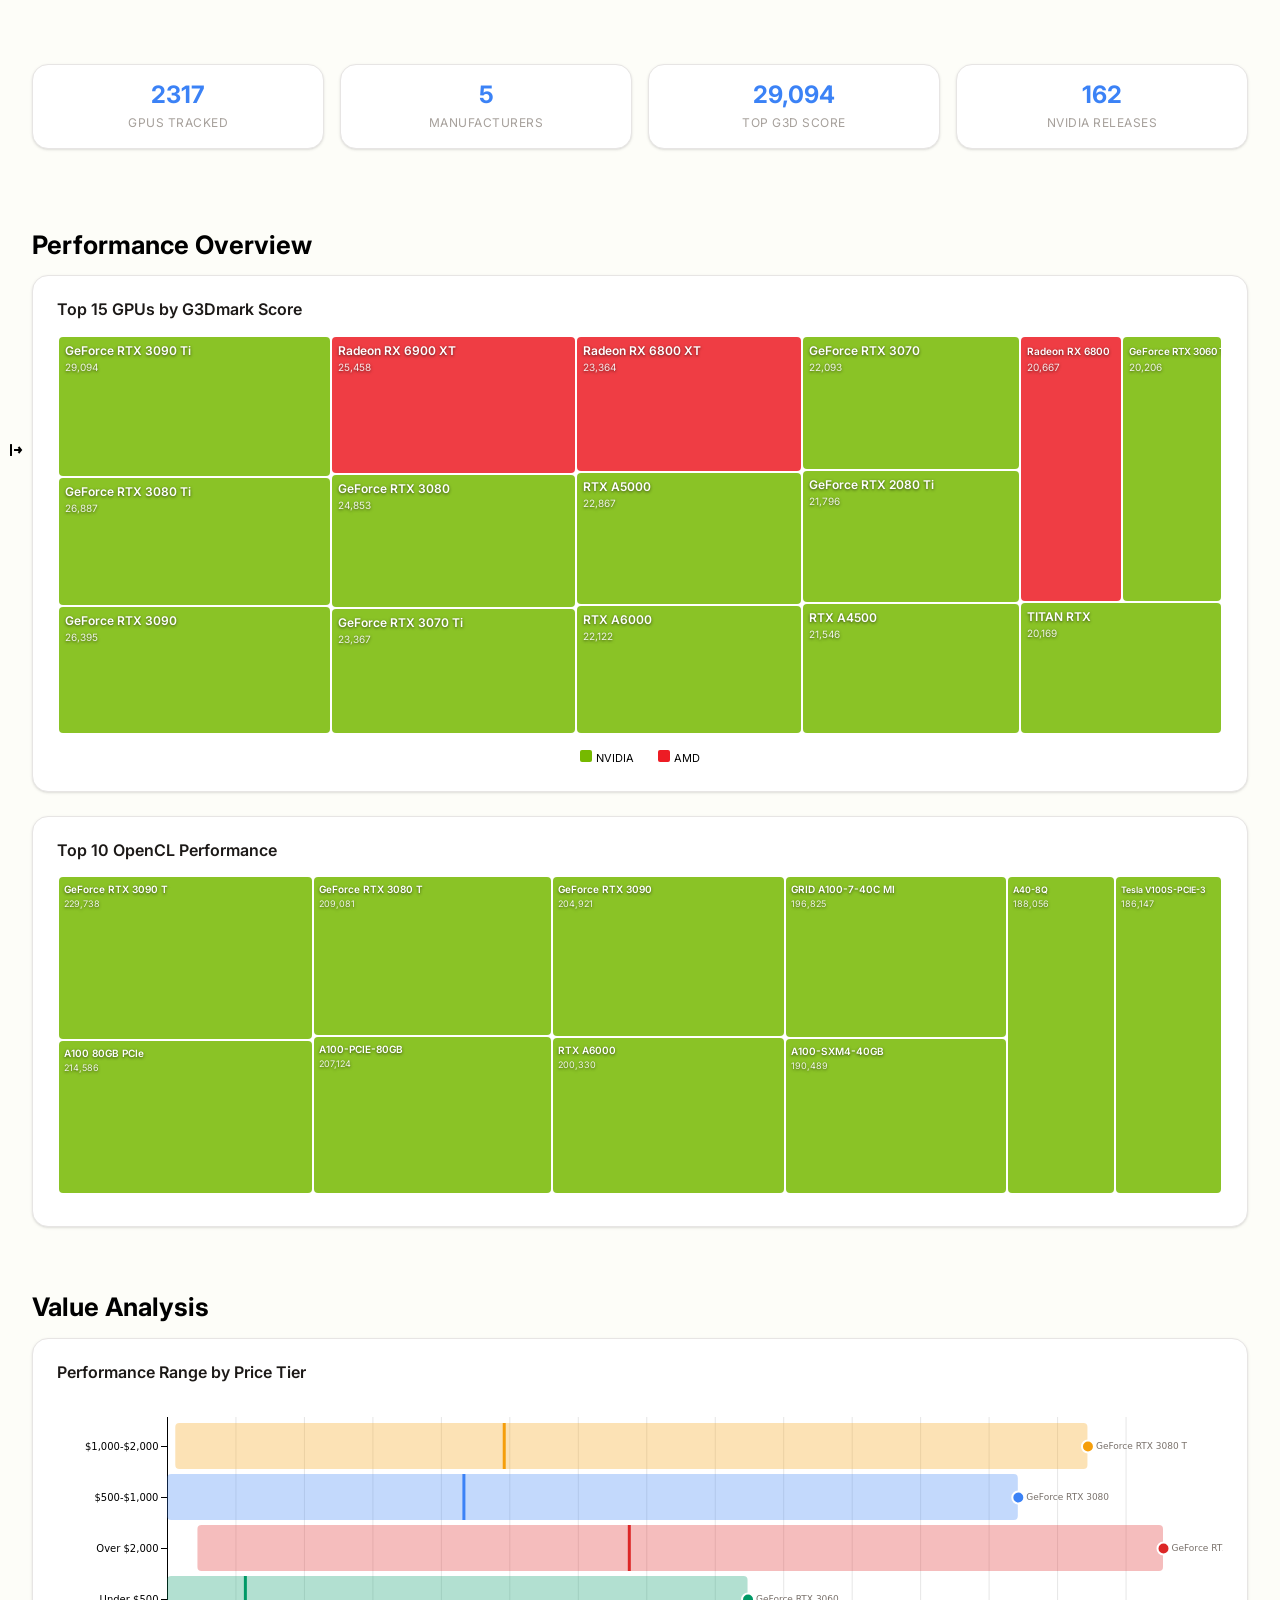
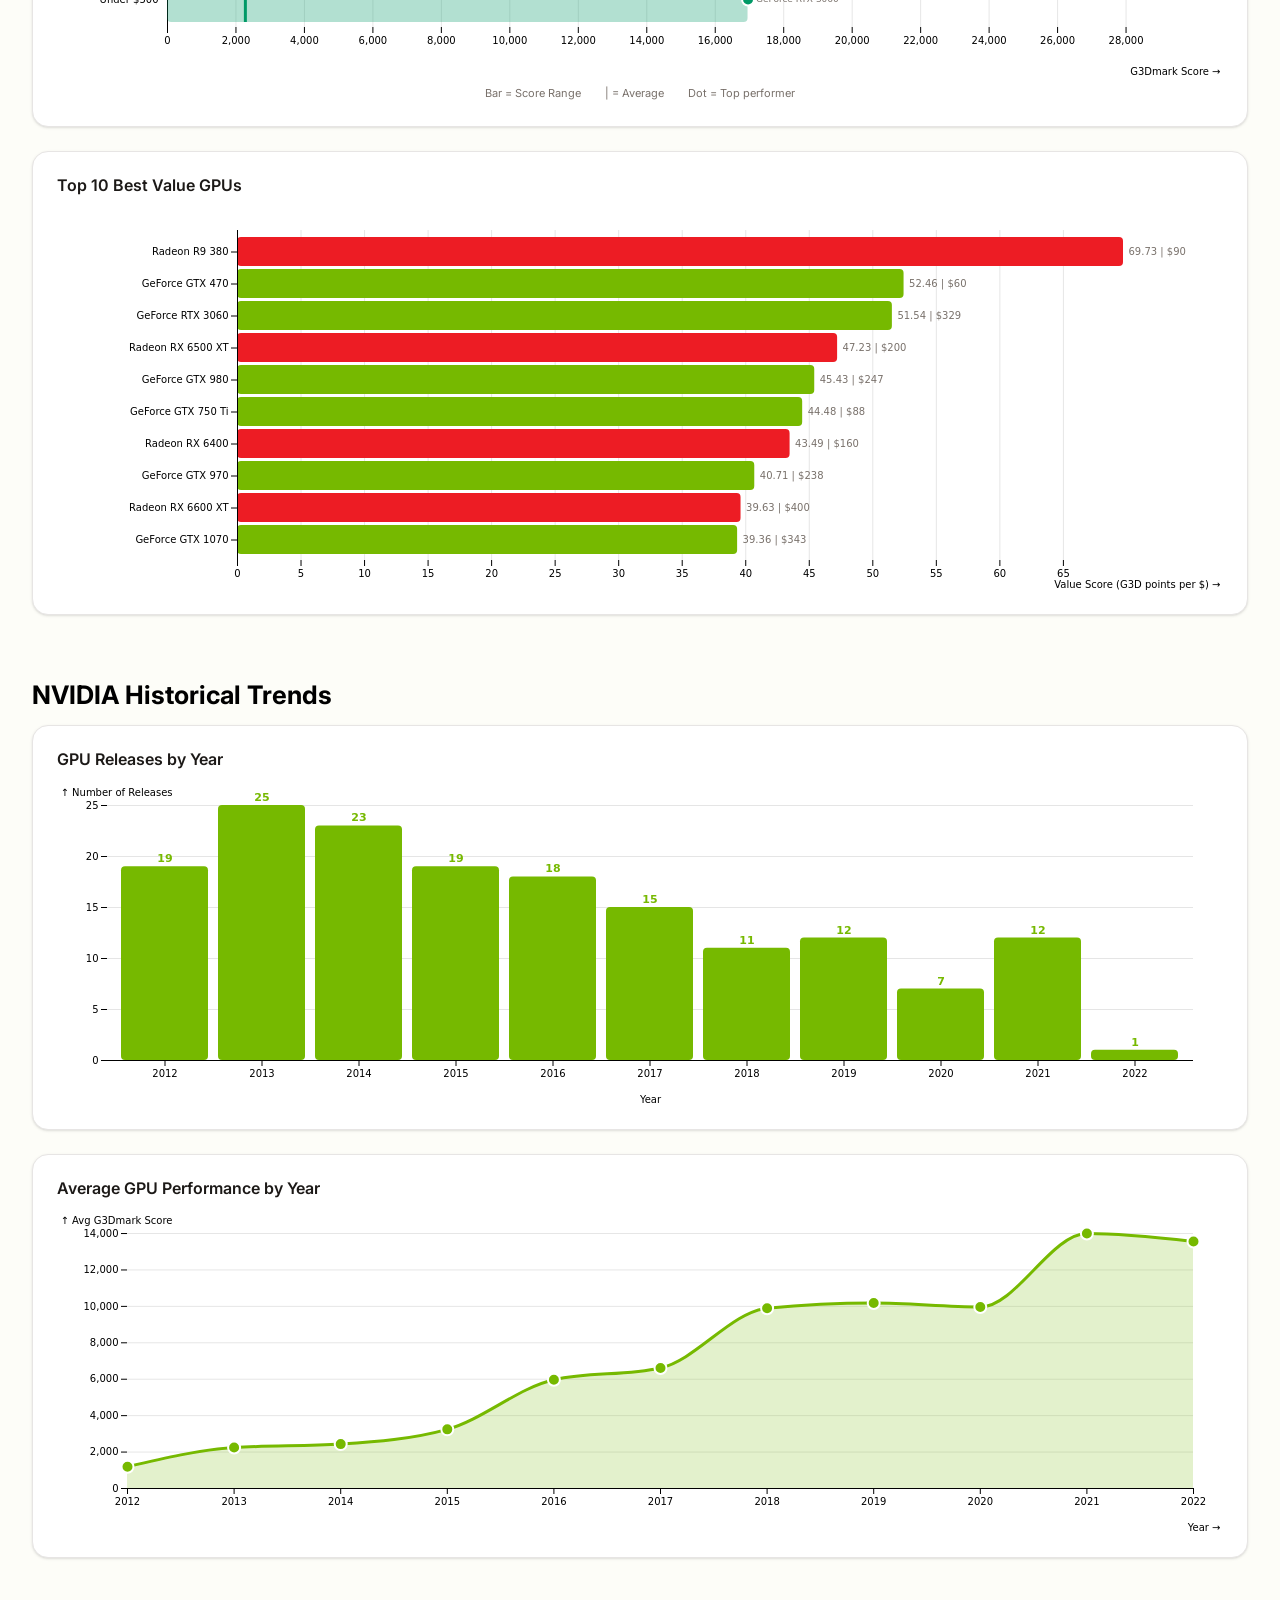
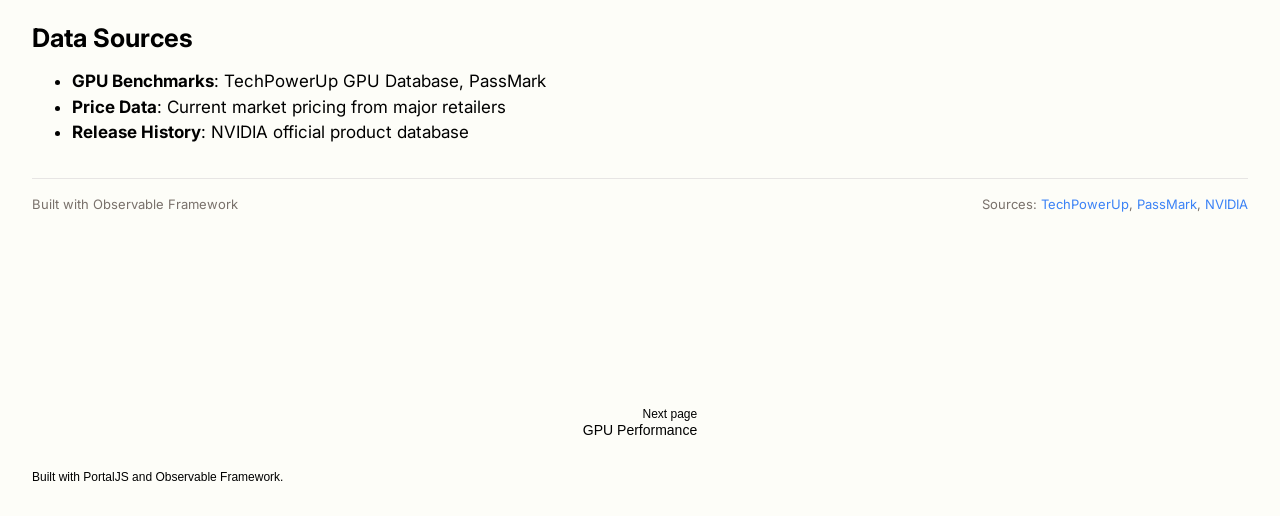
==== commit cc602088: "removed hero title" ====
--- a/index.html
+++ b/index.html
@@ -498,10 +498,6 @@
 <main id="observablehq-main" class="observablehq">
 <div class="observablehq observablehq--block"><!--:d33cfa1a:--></div>
 <div class="observablehq observablehq--block"><!--:788f6206:--></div>
-<div class="hero-large">
-  <h1>GPU Performance &amp; Pricing Data Portal</h1>
-  <p>Explore comprehensive GPU benchmarks, performance comparisons across graphics APIs, pricing trends, and market forecasts.</p>
-</div>
 <div class="key-stats">
   <div class="key-stat">
     <div class="value"><observablehq-loading></observablehq-loading><!--:ea9305c5:--></div>
